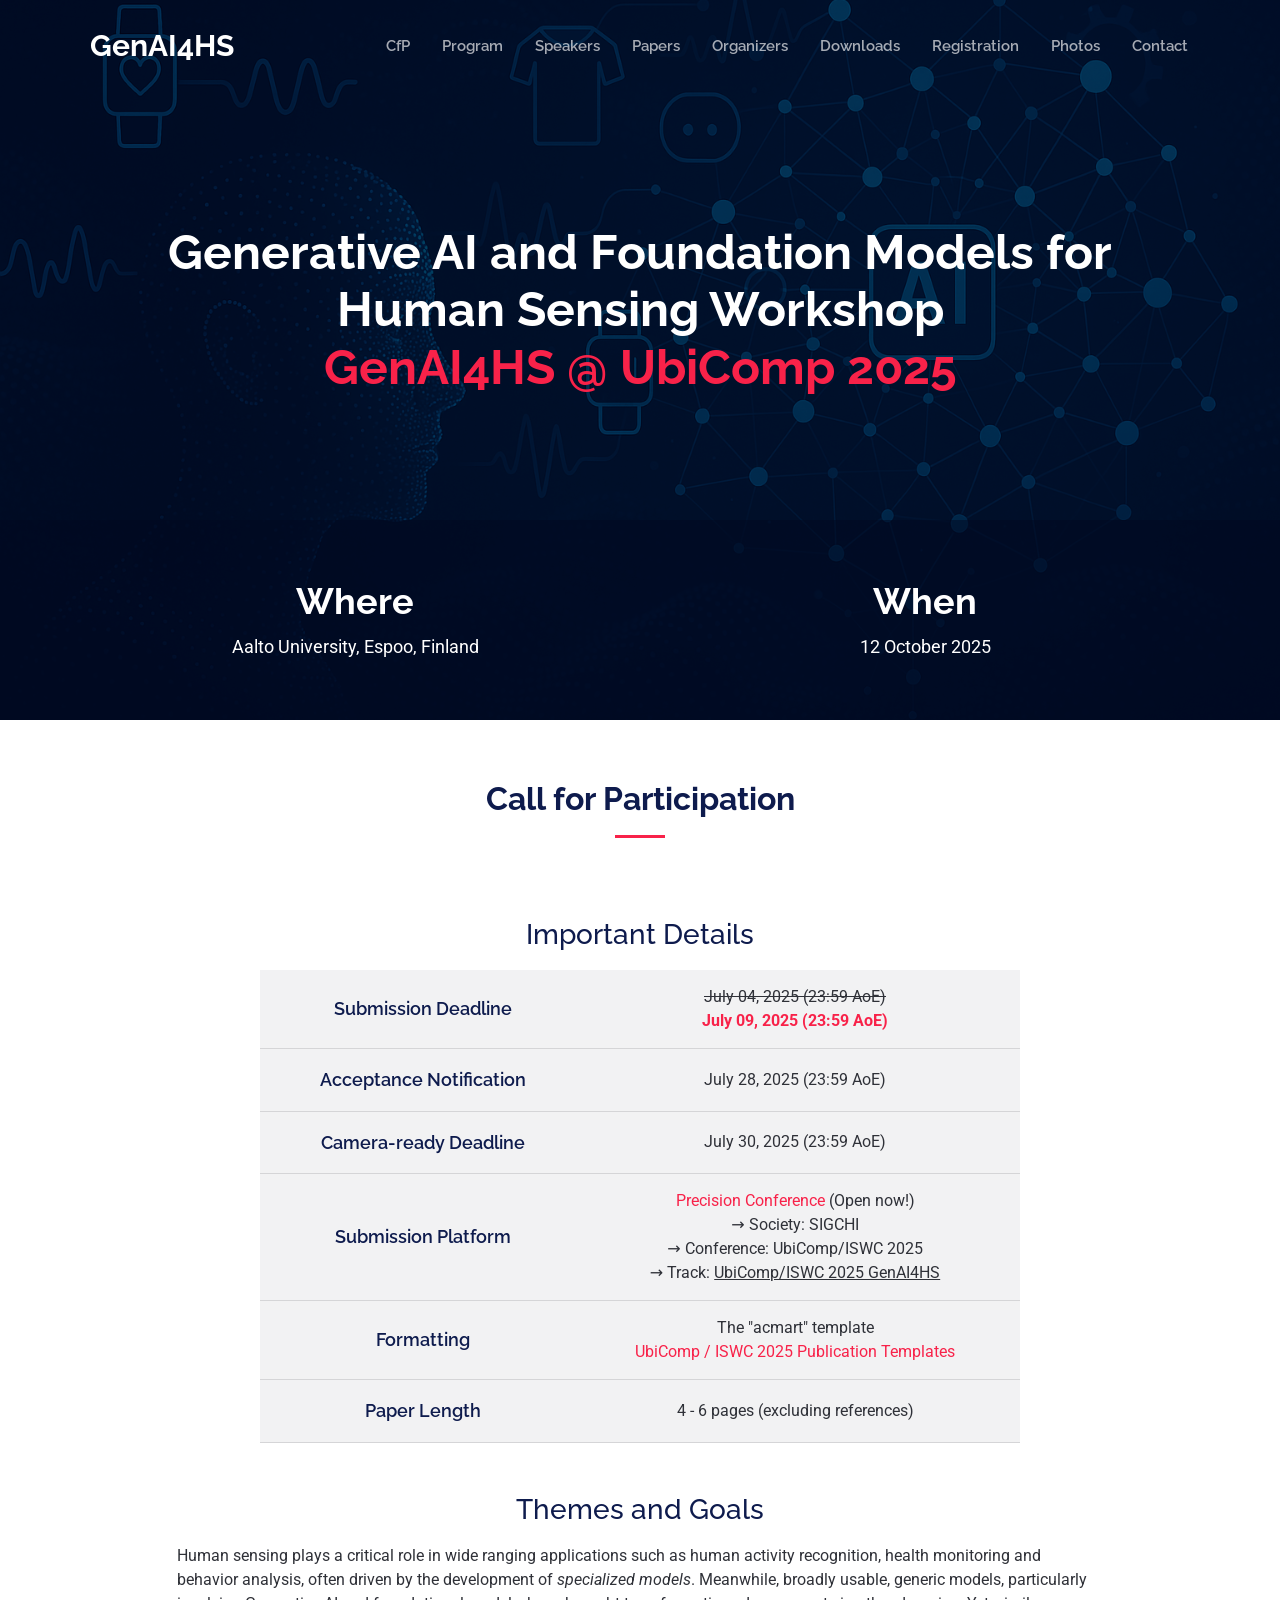
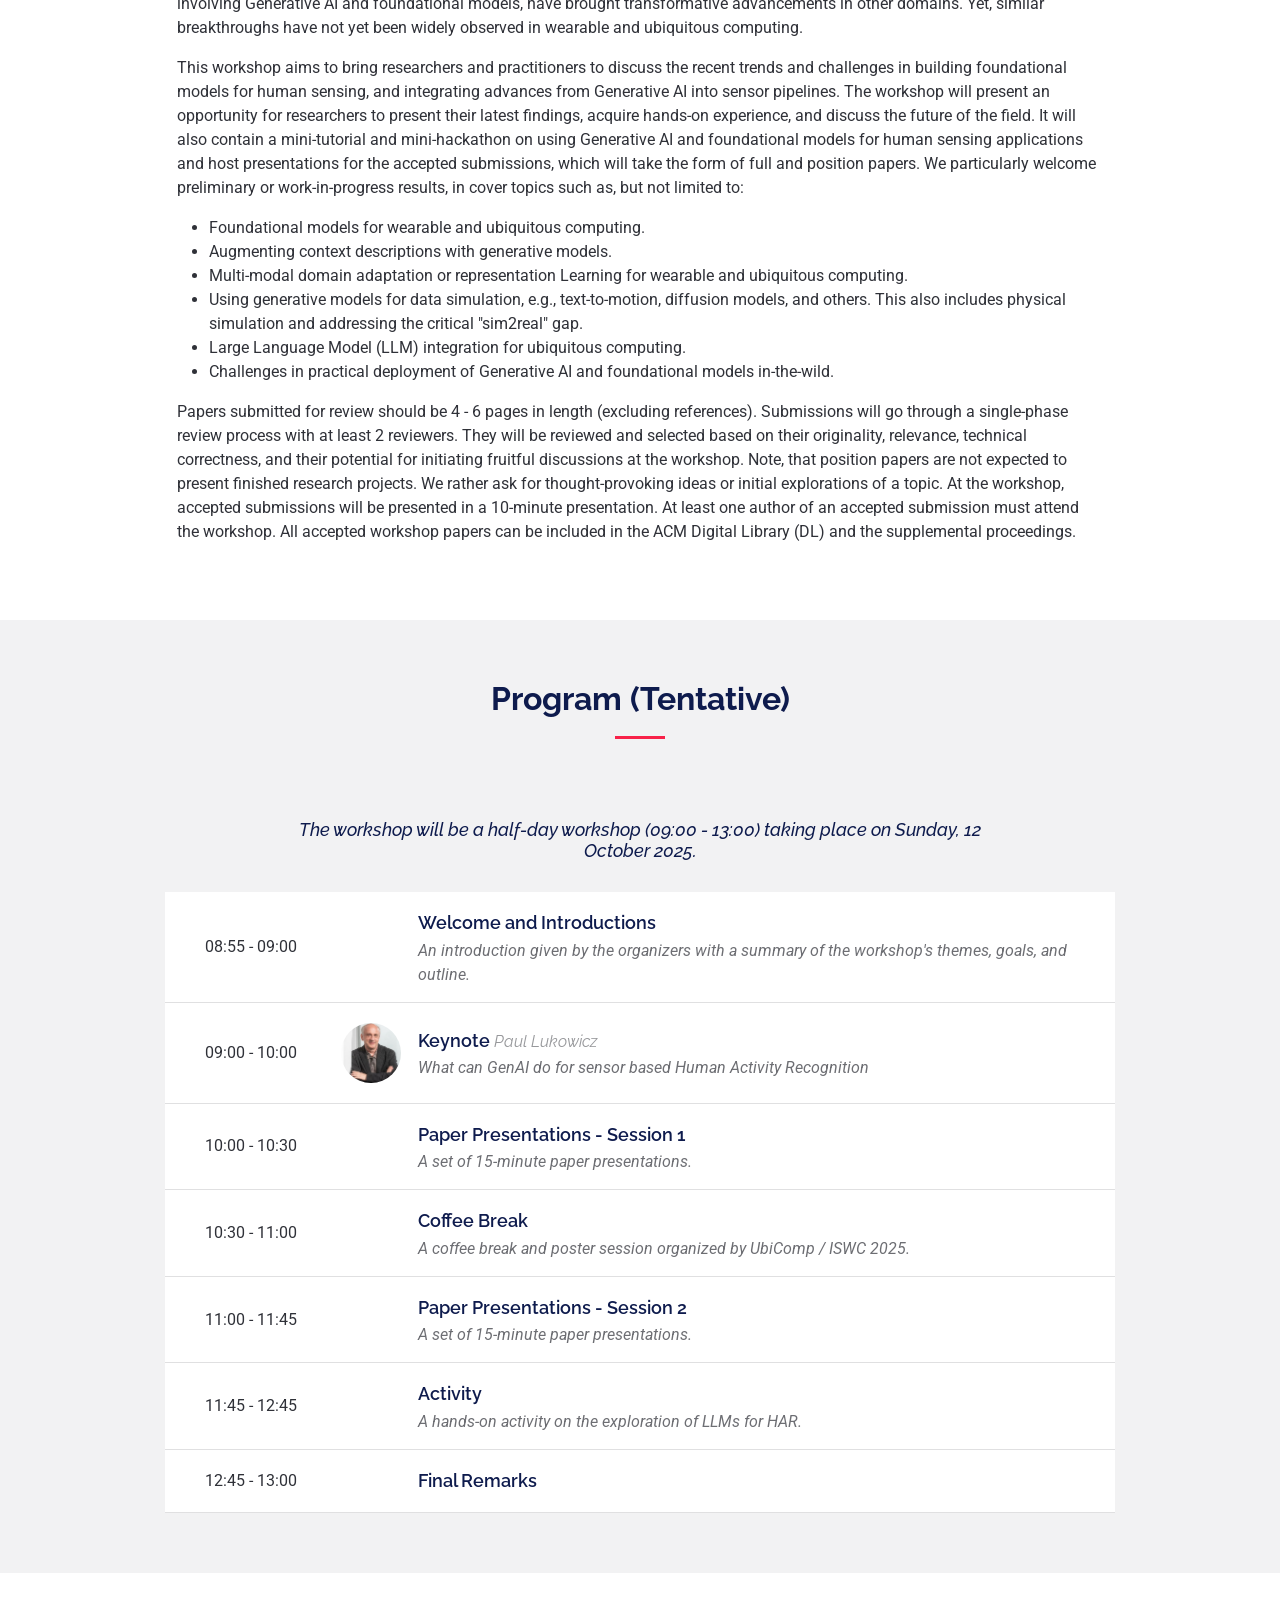
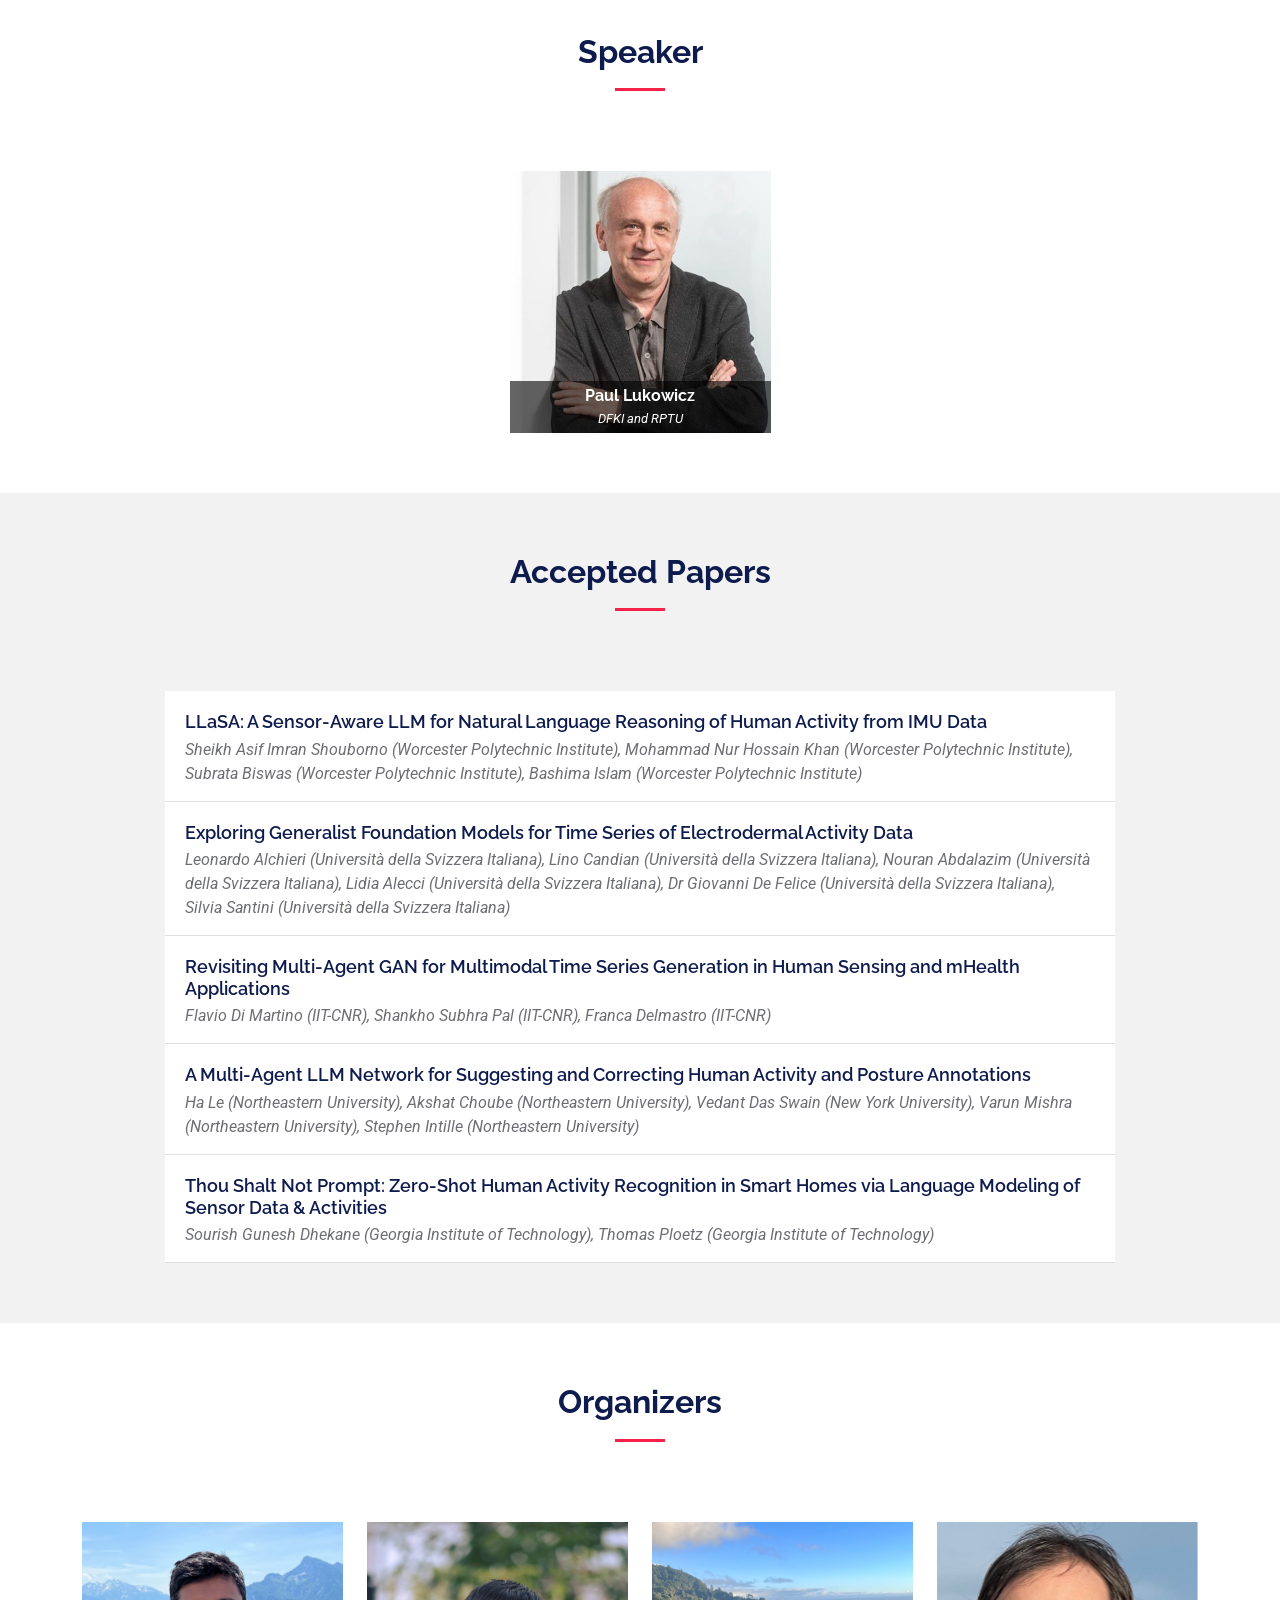
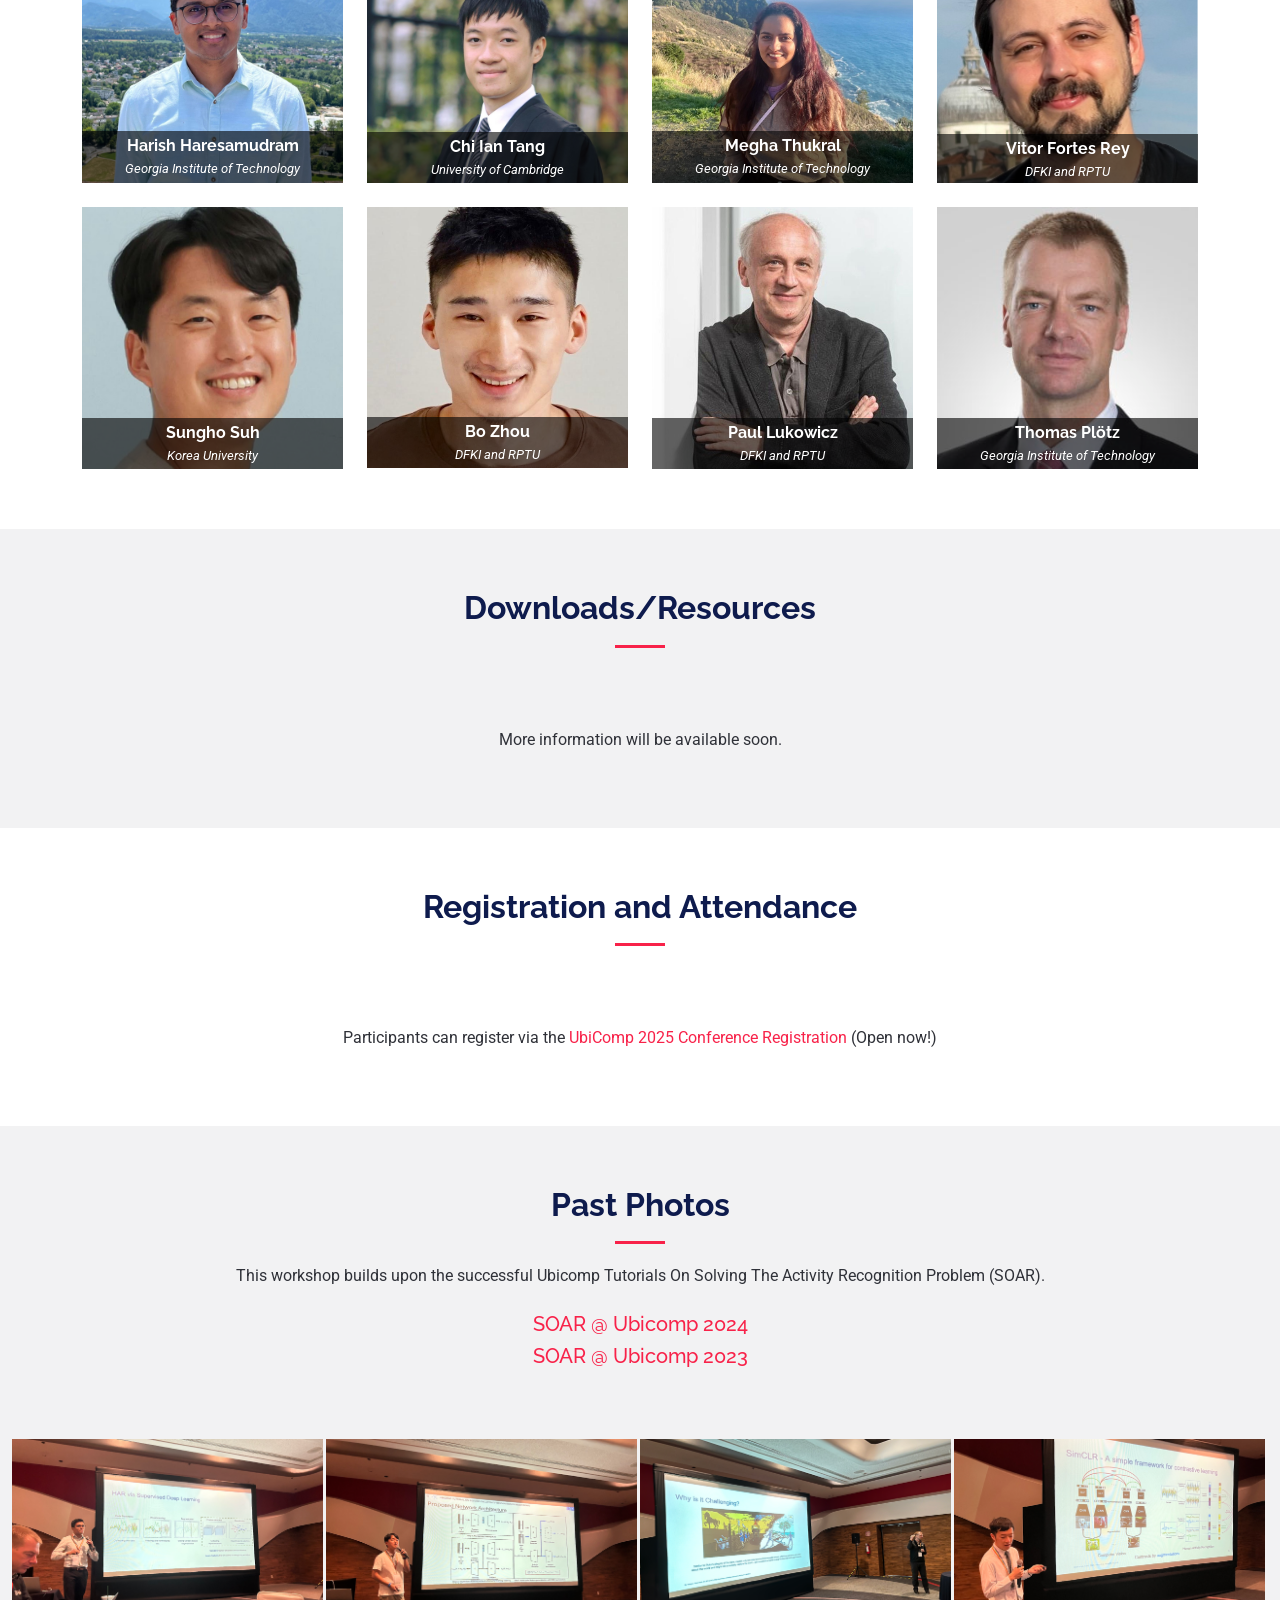
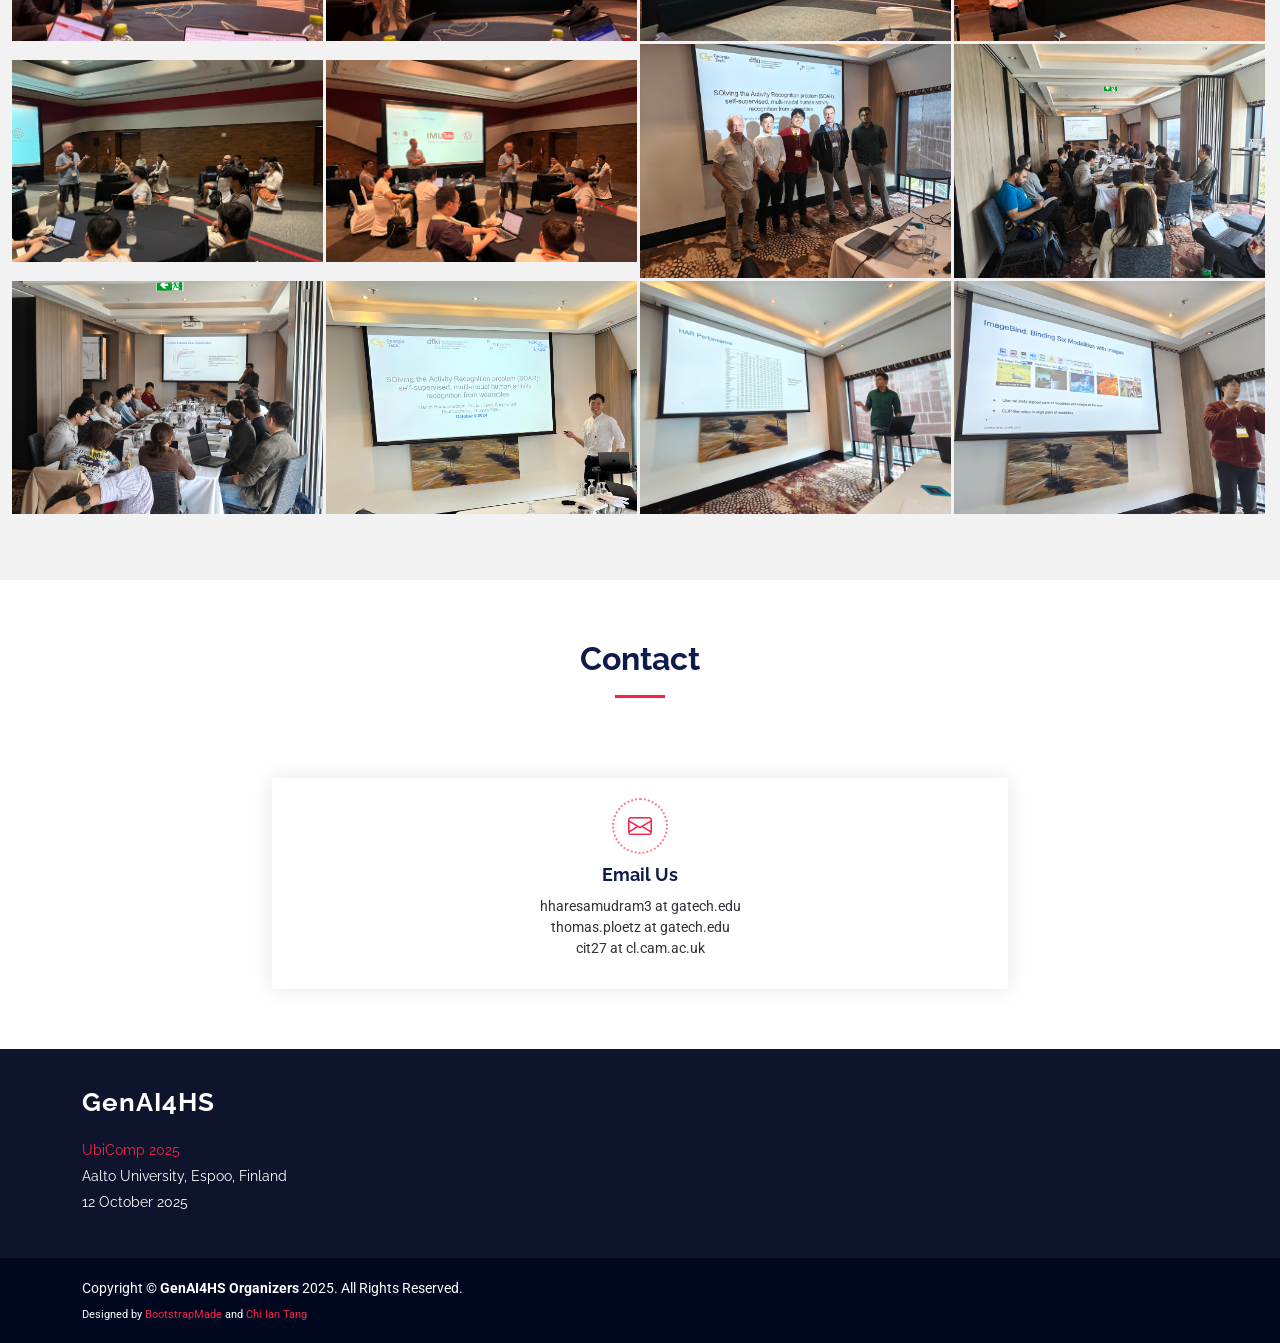
==== index.html @ 70c0d5e2 "Update index.html" ====
<!DOCTYPE html>
<html lang="en">

<head>
  <meta charset="utf-8">
  <meta content="width=device-width, initial-scale=1.0" name="viewport">
  <title>GenAI4HS @ UbiComp - Generative AI and Foundation Models for Human Sensing Workshop</title>
  <meta name="description" content="Website for the Generative AI and Foundation Models for Human Sensing Workshop at UbiComp 2025">
  <meta name="keywords" content="">
  <meta name="google-site-verification" content="wwxF5hFDv2ZT9hLvO6d-R1CFPOAQHqjO5qpKX6VJNQE" />

  <!-- Favicons -->
  <link rel="icon" href="https://www.ubicomp.org/ubicomp-iswc-2025/wp-content/uploads/2024/12/Ubicomp_2025_icon-200x200.png" sizes="192x192">
  <link rel="apple-touch-icon" href="https://www.ubicomp.org/ubicomp-iswc-2025/wp-content/uploads/2024/12/Ubicomp_2025_icon-200x200.png">

  <!-- Fonts -->
  <link href="https://fonts.googleapis.com" rel="preconnect">
  <link href="https://fonts.gstatic.com" rel="preconnect" crossorigin>
  <link href="https://fonts.googleapis.com/css2?family=Roboto:ital,wght@0,100;0,300;0,400;0,500;0,700;0,900;1,100;1,300;1,400;1,500;1,700;1,900&family=Raleway:ital,wght@0,100;0,200;0,300;0,400;0,500;0,600;0,700;0,800;0,900;1,100;1,200;1,300;1,400;1,500;1,600;1,700;1,800;1,900&display=swap" rel="stylesheet">
  <link rel="stylesheet" href="https://cdnjs.cloudflare.com/ajax/libs/font-awesome/6.6.0/css/all.min.css">

  <!-- Vendor CSS Files -->
  <link href="assets/vendor/bootstrap/css/bootstrap.min.css" rel="stylesheet">
  <link href="assets/vendor/bootstrap-icons/bootstrap-icons.css" rel="stylesheet">
  <link href="assets/vendor/aos/aos.css" rel="stylesheet">
  <link href="assets/vendor/glightbox/css/glightbox.min.css" rel="stylesheet">
  <link href="assets/vendor/swiper/swiper-bundle.min.css" rel="stylesheet">

  <!-- Main CSS File -->
  <link href="assets/css/main.css" rel="stylesheet">

  <!-- =======================================================
  * Template Name: TheEvent
  * Template URL: https://bootstrapmade.com/theevent-conference-event-bootstrap-template/
  * Updated: Aug 07 2024 with Bootstrap v5.3.3
  * Author: BootstrapMade.com
  * License: https://bootstrapmade.com/license/
  ======================================================== -->
</head>

<body class="index-page">

  <header id="header" class="header d-flex align-items-center fixed-top">
    <div class="container-fluid container-xl position-relative d-flex align-items-center" style="padding: 0 20px 0 20px;">

      <a href="#hero" class="logo d-flex align-items-center me-auto">
        <!-- <img src="assets/img/logo.png" alt=""> -->
        <h1 class="sitename">GenAI4HS</h1> 
      </a>

      <nav id="navmenu" class="navmenu">
        <ul>
          <!-- <li><a href="#hero" class="active">Home<br></a></li> -->
          <li><a href="#cfp">CfP</a></li>
          <li><a href="#schedule">Program</a></li>
          <li><a href="#speakers">Speakers</a></li>
          <li><a href="#papers">Papers</a></li>
          <li><a href="#organizers">Organizers</a></li>
          <li><a href="#downloads">Downloads</a></li>
          <li><a href="#registration">Registration</a></li>
          <li><a href="#past">Photos</a></li>
          <li><a href="#contact">Contact</a></li>
        </ul>
        <i class="mobile-nav-toggle d-xl-none bi bi-list"></i>
      </nav>

      <!-- <a class="cta-btn d-none d-xl-block" href="#submission">Submission</a> -->

    </div>
  </header>

  <main class="main">

    <!-- Hero Section -->
    <section id="hero" class="hero section dark-background">

      <img src="assets/img/GenAI4HS_teaser.png" alt="" data-aos="fade-in" class="">


      <div class="container d-flex flex-column align-items-center text-center mt-auto">
        <h2 data-aos="fade-in" class="">
          Generative AI and Foundation Models for Human Sensing Workshop
        </h2>
        <h2 data-aos="fade-in" class="">
          <span>GenAI4HS <a href="https://www.ubicomp.org/ubicomp-iswc-2025/"> @ UbiComp 2025</a></span>
        </h2>
        <!-- <p>
          12-13 October 2025, Aalto University, Espoo, Finland
        </p> -->
        <!-- <div class="">
          <a href="https://www.youtube.com/watch?v=" class="glightbox pulsating-play-btn mt-3"></a>
        </div> -->
      </div>

      <div class="about-info mt-auto position-relative">

        <div class="container position-relative" data-aos="fade-in">
          <div class="row">
            <!-- <div class="col-lg-6">
              <h2>About The Event</h2>
              <p></p>
            </div> -->
            <div class="col-lg-6 text-center">
              <h2>Where</h2>
              <p style="font-size: large;">Aalto University, Espoo, Finland</p>
            </div>
            <div class="col-lg-6 text-center">
              <h2>When</h2>
              <p style="font-size: large;">12 October 2025</p>
            </div>
          </div>
        </div>
      </div>
      
    </section><!-- /Hero Section -->
    
    
    <!-- CfP Section -->
    <section id="cfp" class="section">
      
      <!-- Section Title -->
      <div class="container section-title">
        <h2>Call for Participation</h2>
      </div><!-- End Section Title -->

      <div class="container schedule">

        <div class="tab-content row justify-content-center" style="margin-bottom: 10px;">
          <div class="col-10 col-lg-8 text-center">
            <h3>Important Details</h3>
          </div>
        </div>

        <!-- Put a summary table of important dates and submission link here -->
        <div class="tab-content row justify-content-center">

          <div role="tabpanel" class="col-10 col-lg-8" style="background-color: #f2f2f3;">

            <div class="row schedule-item"> 
              <div class="col-md-5 align-self-center text-md-center"><h4>Submission Deadline</h4></div>
              <div class="col-md-7 align-self-center text-md-center"><time><del>July 04, 2025 (23:59 AoE)</del></time><br><time><span style="color: var(--accent-color);"><strong>July 09, 2025 (23:59 AoE)</strong></span></time></div>
            </div>
            <div class="row schedule-item"> 
              <div class="col-md-5 align-self-center text-md-center"><h4>Acceptance Notification</h4></div>
              <div class="col-md-7 align-self-center text-md-center"><time>July 28, 2025 (23:59 AoE)</time></div>
            </div>
            <div class="row schedule-item"> 
              <div class="col-md-5 align-self-center text-md-center"><h4>Camera-ready Deadline</h4></div>
              <div class="col-md-7 align-self-center text-md-center"><time>July 30, 2025 (23:59 AoE)</time></div>
            </div>
            <div class="row schedule-item"> 
              <div class="col-md-5 align-self-center text-md-center"><h4>Submission Platform</h4></div>
              <div class="col-md-7 align-self-center text-md-center"><a href="https://new.precisionconference.com/submissions">Precision Conference</a> (Open now!) <br> → Society: SIGCHI <br> → Conference: UbiComp/ISWC 2025 <br> → Track: <u>UbiComp/ISWC 2025 GenAI4HS</u></div>
            </div>
            <div class="row schedule-item"> 
              <div class="col-md-5 align-self-center text-md-center"><h4>Formatting</h4></div>
              <div class="col-md-7 align-self-center text-md-center">The "acmart" template <br><a href="https://www.ubicomp.org/ubicomp-iswc-2025/authors/formatting/">UbiComp / ISWC 2025 Publication Templates</a></div>
            </div>
            <div class="row schedule-item"> 
              <div class="col-md-5 align-self-center text-md-center"><h4>Paper Length</h4></div>
              <div class="col-md-7 align-self-center text-md-center">4 - 6 pages (excluding references)</div>
            </div>
          </div>
        </div>
        
        <div style="margin-top: 50px;"></div>

        <div class="tab-content row justify-content-center" style="margin-bottom: 10px;">
          <div class="col-10 col-lg-8 text-center">
            <h3>Themes and Goals</h3>
          </div>
        </div>

        <div class="row justify-content-center">
          <div class="col-10">
            <p>Human sensing plays a critical role in wide ranging applications such as human activity recognition, health monitoring and behavior analysis, often driven by the development of <em>specialized models</em>. Meanwhile, broadly usable, generic models, particularly involving Generative AI and foundational models, have brought transformative advancements in other domains. Yet, similar breakthroughs have not yet been widely observed in wearable and ubiquitous computing.</p>
            <p>This workshop aims to bring researchers and practitioners to discuss the recent trends and challenges in building foundational models for human sensing, and integrating advances from Generative AI into sensor pipelines. The workshop will present an opportunity for researchers to present their latest findings, acquire hands-on experience, and discuss the future of the field. It will also contain a mini-tutorial and mini-hackathon on using Generative AI and foundational models for human sensing applications and host presentations for the accepted submissions, which will take the form of full and position papers. We particularly welcome preliminary or work-in-progress results, in cover topics such as, but not limited to:</p>
            <ul>
              <li>Foundational models for wearable and ubiquitous computing.</li>
              <li>Augmenting context descriptions with generative models.</li>
              <li>Multi-modal domain adaptation or representation Learning for wearable and ubiquitous computing.</li>
              <li>Using generative models for data simulation, e.g., text-to-motion, diffusion models, and others. This also includes physical simulation and addressing the critical "sim2real" gap.</li>
              <li>Large Language Model (LLM) integration for ubiquitous computing.</li>
              <li>Challenges in practical deployment of Generative AI and foundational models in-the-wild.</li>
            </ul>
            <p>Papers submitted for review should be 4 - 6 pages in length (excluding references). Submissions will go through a single-phase review process with at least 2 reviewers. They will be reviewed and selected based on their originality, relevance, technical correctness, and their potential for initiating fruitful discussions at the workshop. Note, that position papers are not expected to present finished research projects. We rather ask for thought-provoking ideas or initial explorations of a topic. At the workshop, accepted submissions will be presented in a 10-minute presentation. At least one author of an accepted submission must attend the workshop. All accepted workshop papers can be included in the ACM Digital Library (DL) and the supplemental proceedings.</p>

          </div>
          
        </div>
        
      </div>
      
    </section><!-- /CfP Section -->
    
    <!-- Schedule Section -->
    <section id="schedule" class="schedule section light-background">
      
      <!-- Section Title -->
      <div class="container section-title">
        <h2>Program (Tentative)<br></h2>
      </div><!-- End Section Title -->

      <div class="container">

        <div class="tab-content row justify-content-center">
          <div class="col-10">
            <h3 class="sub-heading">The workshop will be a half-day workshop (09:00 - 13:00) taking place on Sunday, 12 October 2025.</h3>
          </div>
        </div>
        <div class="tab-content row justify-content-center">

          <div role="tabpanel" class="col-10" style="background-color: white;">

            <div class="row schedule-item">
              <div class="col-md-2 align-self-center text-md-center"><time>08:55 - 09:00</time></div>
              <div class="col-md-2 col-xl-1 d-none d-md-block"></div>
              <div class="col-md-8 col-xl-9 align-self-center">
                <h4>Welcome and Introductions</h4>
                <p>An introduction given by the organizers with a summary of the workshop's themes, goals, and outline.</p>
              </div>
            </div>

            <div class="row schedule-item justify-content-center">
              <div class="col-md-2 align-self-center text-md-center"><time>09:00 - 10:00</time></div>
              <div class="col-md-2 col-xl-1 justify-content-center align-self-center text-md-center">
                  <a href="https://scholar.google.com/citations?user=1FIyc9kAAAAJ"><img class="rounded-circle" src="assets/img/speakers/paul.jpg" alt=""></a>
              </div>
              <div class="col-md-8 col-xl-9 align-self-center">
                <h4>Keynote <span>Paul Lukowicz</span></h4>
                <p>What can GenAI do for sensor based Human Activity Recognition</p>
              </div>
            </div>

            <div class="row schedule-item justify-content-center">
              <div class="col-md-2 align-self-center text-md-center"><time>10:00 - 10:30</time></div>
              <div class="col-md-2 col-xl-1 d-none d-md-block"></div>
              <div class="col-md-8 col-xl-9 align-self-center">
                <h4>Paper Presentations - Session 1</h4>
                <p>A set of 15-minute paper presentations.</p>
              </div>
            </div>

            <div class="row schedule-item justify-content-center">
              <div class="col-md-2 align-self-center text-md-center"><time>10:30 - 11:00</time></div>
              <div class="col-md-2 col-xl-1 d-none d-md-block"></div>
              <div class="col-md-8 col-xl-9 align-self-center">
                <h4>Coffee Break</h4>
                <p>A coffee break and poster session organized by UbiComp / ISWC 2025.</p>
              </div>
            </div>

            <div class="row schedule-item justify-content-center">
              <div class="col-md-2 align-self-center text-md-center"><time>11:00 - 11:45</time></div>
              <div class="col-md-2 col-xl-1 d-none d-md-block"></div>
              <div class="col-md-8 col-xl-9 align-self-center">
                <h4>Paper Presentations - Session 2</h4>
                <p>A set of 15-minute paper presentations.</p>
              </div>
            </div>

            <div class="row schedule-item justify-content-center">
              <div class="col-md-2 align-self-center text-md-center"><time>11:45 - 12:45</time></div>
              <div class="col-md-2 col-xl-1 d-none d-md-block"></div>
              <div class="col-md-8 col-xl-9 align-self-center">
                <h4>Activity</h4>
                <p>A hands-on activity on the exploration of LLMs for HAR.</p>
              </div>
            </div>

            <div class="row schedule-item justify-content-center">
              <div class="col-md-2 align-self-center text-md-center"><time>12:45 - 13:00</time></div>
              <div class="col-md-2 col-xl-1 d-none d-md-block"></div>
              <div class="col-md-8 col-xl-9 align-self-center">
                <h4>Final Remarks</h4>
              </div>
            </div>

          </div><!-- End Schdule Table -->

        </div>

      </div>
    </section><!-- /Schedule Section -->

    <!-- Speakers Section -->
    <section id="speakers" class="speakers section">

      <!-- Section Title -->
      <div class="container section-title">
        <h2>Speaker<br></h2>
      </div><!-- End Section Title -->

      <div class="container">

        <div class="row gy-4 justify-content-center">

          <div class="col-xl-3 col-lg-4 col-md-6">
            <div class="member">
              <a href="https://scholar.google.com/citations?user=1FIyc9kAAAAJ"><img src="assets/img/speakers/paul.jpg" class="img-fluid profile" alt=""></a>
              <div class="member-info">
                <div class="member-info-content">
                  <h4><a href="https://scholar.google.com/citations?user=1FIyc9kAAAAJ">Paul Lukowicz</a></h4>
                  <span>DFKI and RPTU</span>
                </div>
                <div class="social">
                  <a href="https://scholar.google.com/citations?user=1FIyc9kAAAAJ"><i class="fa-solid fa-graduation-cap"></i></a>
                  <a href="https://www.linkedin.com/in/paul-lukowicz-2b6aa35/"><i class="bi bi-linkedin"></i></a>
                </div>
              </div>
            </div>
          </div><!-- End Team Member -->

        </div>

      </div>

    </section><!-- /Speakers Section -->

    <!-- Accepted Section -->
    <section id="papers" class="schedule section light-background">
      
      <!-- Section Title -->
      <div class="container section-title">
        <h2>Accepted Papers<br></h2>
      </div><!-- End Section Title -->

      <div class="container">

        <div class="tab-content row justify-content-center">

          <div role="tabpanel" class="col-10" style="background-color: white;">

            <div class="row schedule-item">
              <div class="col-md-12 align-self-center">
                <h4>LLaSA: A Sensor-Aware LLM for Natural Language Reasoning of Human Activity from IMU Data</h4>
                <p>Sheikh Asif Imran Shouborno (Worcester Polytechnic Institute), Mohammad Nur Hossain Khan (Worcester Polytechnic Institute), Subrata Biswas (Worcester Polytechnic Institute), Bashima Islam (Worcester Polytechnic Institute)</p>
              </div>
            </div>

            <div class="row schedule-item">
              <div class="col-md-12 align-self-center">
                <h4>Exploring Generalist Foundation Models for Time Series of Electrodermal Activity Data</h4>
                <p>Leonardo Alchieri (Università della Svizzera Italiana), Lino Candian (Università della Svizzera Italiana), Nouran Abdalazim (Università della Svizzera Italiana), Lidia Alecci (Università della Svizzera Italiana), Dr Giovanni De Felice (Università della Svizzera Italiana), Silvia Santini (Università della Svizzera Italiana)</p>
              </div>
            </div>

            <div class="row schedule-item">
              <div class="col-md-12 align-self-center">
                <h4>Revisiting Multi-Agent GAN for Multimodal Time Series Generation in Human Sensing and mHealth Applications</h4>
                <p>Flavio Di Martino (IIT-CNR), Shankho Subhra Pal (IIT-CNR), Franca Delmastro (IIT-CNR)</p>
              </div>
            </div>

            <div class="row schedule-item">
              <div class="col-md-12 align-self-center">
                <h4>A Multi-Agent LLM Network for Suggesting and Correcting Human Activity and Posture Annotations</h4>
                <p>Ha Le (Northeastern University), Akshat Choube (Northeastern University), Vedant Das Swain (New York University), Varun Mishra (Northeastern University), Stephen Intille (Northeastern University)</p>
              </div>
            </div>

            <div class="row schedule-item">
              <div class="col-md-12 align-self-center">
                <h4>Thou Shalt Not Prompt: Zero-Shot Human Activity Recognition in Smart Homes via Language Modeling of Sensor Data & Activities</h4>
                <p>Sourish Gunesh Dhekane (Georgia Institute of Technology), Thomas Ploetz (Georgia Institute of Technology)</p>
              </div>
            </div>

          </div><!-- End Schdule Table -->

        </div>

      </div>
    </section><!-- /Accepted Section -->


    <!-- organizers Section -->
    <section id="organizers" class="speakers section">

      <!-- Section Title -->
      <div class="container section-title">
        <h2>Organizers<br></h2>
      </div><!-- End Section Title -->

      <div class="container">

        <div class="row gy-4 justify-content-center">

          <div class="col-xl-3 col-lg-4 col-md-6">
            <div class="member">
              <a href="https://harkash.github.io/"><img src="assets/img/speakers/harish.jpeg" class="img-fluid profile" alt=""></a>
              <div class="member-info">
                <div class="member-info-content">
                  <h4><a href="https://harkash.github.io/">Harish Haresamudram</a></h4>
                  <span>Georgia Institute of Technology</span>
                </div>
                <div class="social">
                  <a href="https://scholar.google.com/citations?user=ThV9ezEAAAAJ"><i class="fa-solid fa-graduation-cap"></i></a>
                  <a href="https://www.linkedin.com/in/hharesamudram"><i class="bi bi-linkedin"></i></a>
                </div>
              </div>
            </div>
          </div><!-- End Team Member -->

          <div class="col-xl-3 col-lg-4 col-md-6">
            <div class="member">
              <a href="https://iantang.co/"><img src="assets/img/speakers/citang.jpg" class="img-fluid profile" alt=""></a>
              <div class="member-info">
                <div class="member-info-content">
                  <h4><a href="https://iantang.co/">Chi Ian Tang</a></h4>
                  <span>University of Cambridge</span>
                </div>
                <div class="social">
                  <a href="https://scholar.google.com/citations?user=xqXm3xUAAAAJ"><i class="fa-solid fa-graduation-cap"></i></a>
                  <a href="https://www.linkedin.com/in/iantangc"><i class="bi bi-linkedin"></i></a>
                </div>
              </div>
            </div>
          </div><!-- End Team Member -->

          <div class="col-xl-3 col-lg-4 col-md-6">
            <div class="member">
              <a href="https://meghathukral.github.io/"><img src="assets/img/speakers/megha.jpg" class="img-fluid profile" alt=""></a>
              <div class="member-info">
                <div class="member-info-content">
                  <h4><a href="https://meghathukral.github.io/">Megha Thukral</a></h4>
                  <span>Georgia Institute of Technology</span>
                </div>
                <div class="social">
                  <a href="https://scholar.google.com/citations?user=gUTZEvgAAAAJ"><i class="fa-solid fa-graduation-cap"></i></a>
                  <a href="https://www.linkedin.com/in/megha-thukral"><i class="bi bi-linkedin"></i></a>
                </div>
              </div>
            </div>
          </div><!-- End Team Member -->

          <div class="col-xl-3 col-lg-4 col-md-6">
            <div class="member">
              <a href="https://scholar.google.com/citations?user=rjJwgO0AAAAJ"><img src="assets/img/speakers/vitor.png" class="img-fluid profile" alt=""></a>
              <div class="member-info">
                <div class="member-info-content">
                  <h4><a href="https://scholar.google.com/citations?user=rjJwgO0AAAAJ">Vitor Fortes Rey</a></h4>
                  <span>DFKI and RPTU</span>
                </div>
                <div class="social">
                  <a href="https://scholar.google.com/citations?user=rjJwgO0AAAAJ"><i class="fa-solid fa-graduation-cap"></i></a>
                </div>
              </div>
            </div>
          </div><!-- End Team Member -->

          <div class="col-xl-3 col-lg-4 col-md-6">
            <div class="member">
              <a href="https://sites.google.com/view/sunghosuh/team"><img src="assets/img/speakers/sungho.jpg" class="img-fluid profile" alt=""></a>
              <div class="member-info">
                <div class="member-info-content">
                  <h4><a href="https://sites.google.com/view/sunghosuh/team">Sungho Suh</a></h4>
                  <span>Korea University</span>
                </div>
                <div class="social">
                  <a href="https://scholar.google.com/citations?user=DMjDOYwAAAAJ"><i class="fa-solid fa-graduation-cap"></i></a>
                  <a href="https://www.linkedin.com/in/sungho-suh-08344761/"><i class="bi bi-linkedin"></i></a>
                </div>
              </div>
            </div>
          </div><!-- End Team Member -->

          <div class="col-xl-3 col-lg-4 col-md-6">
            <div class="member">
              <a href="https://www.drzhou.work/"><img src="assets/img/speakers/bo.jpeg" class="img-fluid profile" alt=""></a>
              <div class="member-info">
                <div class="member-info-content">
                  <h4><a href="https://www.drzhou.work/">Bo Zhou</a></h4>
                  <span>DFKI and RPTU</span>
                </div>
                <div class="social">
                  <a href="https://scholar.google.de/citations?user=PCvtW3gAAAAJ"><i class="fa-solid fa-graduation-cap"></i></a>
                  <a href="https://www.linkedin.com/in/bo-zhou-b7875556/"><i class="bi bi-linkedin"></i></a>
                </div>
              </div>
            </div>
          </div><!-- End Team Member -->

          <div class="col-xl-3 col-lg-4 col-md-6">
            <div class="member">
              <a href="https://scholar.google.com/citations?user=1FIyc9kAAAAJ"><img src="assets/img/speakers/paul.jpg" class="img-fluid profile" alt=""></a>
              <div class="member-info">
                <div class="member-info-content">
                  <h4><a href="https://scholar.google.com/citations?user=1FIyc9kAAAAJ">Paul Lukowicz</a></h4>
                  <span>DFKI and RPTU</span>
                </div>
                <div class="social">
                  <a href="https://scholar.google.com/citations?user=1FIyc9kAAAAJ"><i class="fa-solid fa-graduation-cap"></i></a>
                  <a href="https://www.linkedin.com/in/paul-lukowicz-2b6aa35/"><i class="bi bi-linkedin"></i></a>
                </div>
              </div>
            </div>
          </div><!-- End Team Member -->

          <div class="col-xl-3 col-lg-4 col-md-6">
            <div class="member">
              <a href="https://www.cc.gatech.edu/people/thomas-ploetz"><img src="assets/img/speakers/thomas.jpeg" class="img-fluid profile" alt="Thomas Plötz"></a>
              <div class="member-info">
                <div class="member-info-content">
                  <h4><a href="https://www.cc.gatech.edu/people/thomas-ploetz">Thomas Plötz</a></h4>
                  <span>Georgia Institute of Technology</span>
                </div>
                <div class="social">
                  <a href="https://scholar.google.com/citations?user=kM95eWgAAAAJ"><i class="fa-solid fa-graduation-cap"></i></a>
                  <a href="https://www.linkedin.com/in/thomas-ploetz-99684b25/"><i class="bi bi-linkedin"></i></a>
                </div>
              </div>
            </div>
          </div><!-- End Team Member -->

        </div>

      </div>

    </section><!-- /Organizers Section -->


    <!-- Downloads Section -->
    <section id="downloads" class="section light-background">
  
      <!-- Section Title -->
      <div class="container section-title">
        <h2>Downloads/Resources</h2>
      </div><!-- End Section Title -->

      <div class="container">
        <div class="row justify-content-center">
          
          <div class="col-12 text-center">
            <p>More information will be available soon.</p>
          </div>
          
        </div>
      </div>
      
    </section><!-- /CfP Section -->

    <!-- Registrations Section -->
    <section id="registration" class="section">
  
      <!-- Section Title -->
      <div class="container section-title">
        <h2>Registration and Attendance</h2>
      </div><!-- End Section Title -->

      <div class="container">
        <div class="row justify-content-center">
          
          <div class="col-12 text-center">
            <p>Participants can register via the <a href="https://www.ubicomp.org/ubicomp-iswc-2025/">UbiComp 2025 Conference Registration</a> (Open now!)</p>
          </div>
          
        </div>
      </div>
      
    </section><!-- /CfP Section -->

    <!-- Past Photos Section -->
    <section id="past" class="venue section light-background">

      <!-- Section Title -->
      <div class="container section-title" >
        <h2>Past Photos<br></h2>
        <p>This workshop builds upon the successful Ubicomp Tutorials On Solving The Activity Recognition Problem (SOAR).</p>
        <br>
        <h5><a href="https://sites.google.com/view/soar-tutorial-ubicomp2024/home">SOAR @ Ubicomp 2024</a></h5>
        <h5><a href="https://sites.google.com/view/soar-tutorial-ubicomp2023/home">SOAR @ Ubicomp 2023</a></h5>
      </div><!-- End Section Title -->

      <div class="container-fluid">

      </div>

      <div class="container-fluid venue-gallery-container">
        <div class="row g-0 align-items-center justify-content-center">

          <div class="col-lg-3 col-md-4">
            <div class="venue-gallery">
              <a href="assets/img/photos-gallery/1.png" class="glightbox" data-gall="venue-gallery">
                <img src="assets/img/photos-gallery/1.png" alt="" class="img-fluid">
              </a>
            </div>
          </div>

          <div class="col-lg-3 col-md-4">
            <div class="venue-gallery">
              <a href="assets/img/photos-gallery/2.png" class="glightbox" data-gall="venue-gallery">
                <img src="assets/img/photos-gallery/2.png" alt="" class="img-fluid">
              </a>
            </div>
          </div>

          <div class="col-lg-3 col-md-4">
            <div class="venue-gallery">
              <a href="assets/img/photos-gallery/3.png" class="glightbox" data-gall="venue-gallery">
                <img src="assets/img/photos-gallery/3.png" alt="" class="img-fluid">
              </a>
            </div>
          </div>

          <div class="col-lg-3 col-md-4">
            <div class="venue-gallery">
              <a href="assets/img/photos-gallery/4.png" class="glightbox" data-gall="venue-gallery">
                <img src="assets/img/photos-gallery/4.png" alt="" class="img-fluid">
              </a>
            </div>
          </div>

          <div class="col-lg-3 col-md-4">
            <div class="venue-gallery">
              <a href="assets/img/photos-gallery/5.png" class="glightbox" data-gall="venue-gallery">
                <img src="assets/img/photos-gallery/5.png" alt="" class="img-fluid">
              </a>
            </div>
          </div>

          <div class="col-lg-3 col-md-4">
            <div class="venue-gallery">
              <a href="assets/img/photos-gallery/6.png" class="glightbox" data-gall="venue-gallery">
                <img src="assets/img/photos-gallery/6.png" alt="" class="img-fluid">
              </a>
            </div>
          </div>

          <div class="col-lg-3 col-md-4">
            <div class="venue-gallery">
              <a href="assets/img/photos-gallery/2024-2.jpg" class="glightbox" data-gall="venue-gallery">
                <img src="assets/img/photos-gallery/2024-2.jpg" alt="" class="img-fluid">
              </a>
            </div>
          </div>

          <div class="col-lg-3 col-md-4">
            <div class="venue-gallery">
              <a href="assets/img/photos-gallery/2024-3.jpg" class="glightbox" data-gall="venue-gallery">
                <img src="assets/img/photos-gallery/2024-3.jpg" alt="" class="img-fluid">
              </a>
            </div>
          </div>

          
          <div class="col-lg-3 col-md-4">
            <div class="venue-gallery">
              <a href="assets/img/photos-gallery/2024-5.jpg" class="glightbox" data-gall="venue-gallery">
                <img src="assets/img/photos-gallery/2024-5.jpg" alt="" class="img-fluid">
              </a>
            </div>
          </div>

          <div class="col-lg-3 col-md-4">
            <div class="venue-gallery">
              <a href="assets/img/photos-gallery/2024-1.jpg" class="glightbox" data-gall="venue-gallery">
                <img src="assets/img/photos-gallery/2024-1.jpg" alt="" class="img-fluid">
              </a>
            </div>
          </div>
          
          <div class="col-lg-3 col-md-4">
            <div class="venue-gallery">
              <a href="assets/img/photos-gallery/2024-6.jpg" class="glightbox" data-gall="venue-gallery">
                <img src="assets/img/photos-gallery/2024-6.jpg" alt="" class="img-fluid">
              </a>
            </div>
          </div>
          
          <div class="col-lg-3 col-md-4">
            <div class="venue-gallery">
              <a href="assets/img/photos-gallery/2024-8.jpg" class="glightbox" data-gall="venue-gallery">
                <img src="assets/img/photos-gallery/2024-8.jpg" alt="" class="img-fluid">
              </a>
            </div>
          </div>
          
          
        </div>
      </div>

    </section><!-- /Venue Section -->


    <!-- Contact Section -->
    <section id="contact" class="contact section">

      <!-- Section Title -->
      <div class="container section-title">
        <h2>Contact</h2>
      </div><!-- End Section Title -->

      <div class="container">

        <div class="row gy-4 justify-content-center">

          <div class="col-12 col-md-8">
            <div class="info-item d-flex flex-column justify-content-center align-items-center">
              <i class="bi bi-envelope"></i>
              <h3>Email Us</h3>
              <p class="text-center">hharesamudram3 at gatech.edu <br> thomas.ploetz at gatech.edu <br> cit27 at cl.cam.ac.uk</p>
            </div>
          </div><!-- End Info Item -->

        </div>

      </div>

    </section><!-- /Contact Section -->

  </main>

  <footer id="footer" class="footer dark-background">

    <div class="footer-top">
      <div class="container">
        <div class="row gy-4" style="padding-bottom: 40px;">
          <div class="col-12 footer-about">
            <a href="#" class="logo d-flex align-items-cente justify-content-center justify-content-md-between">
              <span class="sitename">GenAI4HS</span>
            </a>
            <div class="footer-contact col-12 text-center text-md-start">
              <p><a href="https://www.ubicomp.org/ubicomp-iswc-2025/">UbiComp 2025</a></p>
              <p>Aalto University, Espoo, Finland</p>
              <p>12 October 2025</p>
            </div>
          </div>
        </div>
      </div>
    </div>

    <div class="copyright text-center">
      <div class="container d-flex flex-column flex-lg-row justify-content-center justify-content-lg-between align-items-center">

        <div class="d-flex flex-column align-items-center align-items-lg-start">
          <div>
            Copyright © <strong><span>GenAI4HS Organizers</span></strong> 2025. All Rights Reserved.
          </div>
          <div class="credits">
            <small>
              <!-- All the links in the footer should remain intact. -->
              <!-- You can delete the links only if you purchased the pro version. -->
              <!-- Licensing information: https://bootstrapmade.com/license/ -->
              <!-- Purchase the pro version with working PHP/AJAX contact form: https://bootstrapmade.com/herobiz-bootstrap-business-template/ -->
              Designed by <a href="https://bootstrapmade.com/">BootstrapMade</a> and <a href="https://iantang.co/">Chi Ian Tang</a>
            </small>
          </div>
        </div>

      </div>
    </div>

  </footer>

  <!-- Scroll Top -->
  <a href="#" id="scroll-top" class="scroll-top d-flex align-items-center justify-content-center"><i class="bi bi-arrow-up-short"></i></a>

  <!-- Preloader -->
  <div id="preloader"></div>

  <!-- Vendor JS Files -->
  <script src="assets/vendor/bootstrap/js/bootstrap.bundle.min.js"></script>
  <!-- <script src="assets/vendor/php-email-form/validate.js"></script> -->
  <script src="assets/vendor/aos/aos.js"></script>
  <script src="assets/vendor/glightbox/js/glightbox.min.js"></script>
  <script src="assets/vendor/swiper/swiper-bundle.min.js"></script>

  <!-- Main JS File -->
  <script src="assets/js/main.js"></script>

</body>

</html>
---- assets/css/main.css ----
/**
* Template Name: TheEvent
* Template URL: https://bootstrapmade.com/theevent-conference-event-bootstrap-template/
* Updated: Aug 07 2024 with Bootstrap v5.3.3
* Author: BootstrapMade.com
* License: https://bootstrapmade.com/license/
*/

/*--------------------------------------------------------------
# Font & Color Variables
# Help: https://bootstrapmade.com/color-system/
--------------------------------------------------------------*/
/* Fonts */
:root {
  --default-font: "Roboto",  system-ui, -apple-system, "Segoe UI", Roboto, "Helvetica Neue", Arial, "Noto Sans", "Liberation Sans", sans-serif, "Apple Color Emoji", "Segoe UI Emoji", "Segoe UI Symbol", "Noto Color Emoji";
  --heading-font: "Raleway",  sans-serif;
  --nav-font: "Raleway",  sans-serif;
}

/* Global Colors - The following color variables are used throughout the website. Updating them here will change the color scheme of the entire website */
:root { 
  --background-color: #ffffff; /* Background color for the entire website, including individual sections */
  --default-color: #2f3138; /* Default color used for the majority of the text content across the entire website */
  --heading-color: #0e1b4d; /* Color for headings, subheadings and title throughout the website */
  --accent-color: #f82249; /* Accent color that represents your brand on the website. It's used for buttons, links, and other elements that need to stand out */
  --surface-color: #ffffff; /* The surface color is used as a background of boxed elements within sections, such as cards, icon boxes, or other elements that require a visual separation from the global background. */
  --contrast-color: #ffffff; /* Contrast color for text, ensuring readability against backgrounds of accent, heading, or default colors. */
}

/* Nav Menu Colors - The following color variables are used specifically for the navigation menu. They are separate from the global colors to allow for more customization options */
:root {
  --nav-color: rgba(255, 255, 255, 0.65);  /* The default color of the main navmenu links */
  --nav-hover-color: #ffffff; /* Applied to main navmenu links when they are hovered over or active */
  --nav-mobile-background-color: #ffffff; /* Used as the background color for mobile navigation menu */
  --nav-dropdown-background-color: #ffffff; /* Used as the background color for dropdown items that appear when hovering over primary navigation items */
  --nav-dropdown-color: #212529; /* Used for navigation links of the dropdown items in the navigation menu. */
  --nav-dropdown-hover-color: #f82249; /* Similar to --nav-hover-color, this color is applied to dropdown navigation links when they are hovered over. */
}

/* Color Presets - These classes override global colors when applied to any section or element, providing reuse of the sam color scheme. */

.light-background {
  --background-color: #f2f2f3;
  --surface-color: #ffffff;
}

.dark-background {
  --background-color: #000820;
  --default-color: #ffffff;
  --heading-color: #ffffff;
  --surface-color: #001553;
  --contrast-color: #ffffff;
}

/* Smooth scroll */
:root {
  scroll-behavior: smooth;
}

/*--------------------------------------------------------------
# General Styling & Shared Classes
--------------------------------------------------------------*/
body {
  color: var(--default-color);
  background-color: var(--background-color);
  font-family: var(--default-font);
}

a {
  color: var(--accent-color);
  text-decoration: none;
  transition: 0.3s;
}

a:hover {
  color: color-mix(in srgb, var(--accent-color), transparent 25%);
  text-decoration: none;
}

h1,
h2,
h3,
h4,
h5,
h6 {
  color: var(--heading-color);
  font-family: var(--heading-font);
}

/* Pulsating Play Button
------------------------------*/
.pulsating-play-btn {
  width: 94px;
  height: 94px;
  background: radial-gradient(var(--accent-color) 50%, color-mix(in srgb, var(--accent-color), transparent 75%) 52%);
  border-radius: 50%;
  display: block;
  position: relative;
  overflow: hidden;
}

.pulsating-play-btn:before {
  content: "";
  position: absolute;
  width: 120px;
  height: 120px;
  animation-delay: 0s;
  animation: pulsate-play-btn 2s;
  animation-direction: forwards;
  animation-iteration-count: infinite;
  animation-timing-function: steps;
  opacity: 1;
  border-radius: 50%;
  border: 5px solid color-mix(in srgb, var(--accent-color), transparent 30%);
  top: -15%;
  left: -15%;
  background: rgba(198, 16, 0, 0);
}

.pulsating-play-btn:after {
  content: "";
  position: absolute;
  left: 50%;
  top: 50%;
  transform: translateX(-40%) translateY(-50%);
  width: 0;
  height: 0;
  border-top: 10px solid transparent;
  border-bottom: 10px solid transparent;
  border-left: 15px solid #fff;
  z-index: 100;
  transition: all 400ms cubic-bezier(0.55, 0.055, 0.675, 0.19);
}

.pulsating-play-btn:hover:before {
  content: "";
  position: absolute;
  left: 50%;
  top: 50%;
  transform: translateX(-40%) translateY(-50%);
  width: 0;
  height: 0;
  border: none;
  border-top: 10px solid transparent;
  border-bottom: 10px solid transparent;
  border-left: 15px solid #fff;
  z-index: 200;
  animation: none;
  border-radius: 0;
}

.pulsating-play-btn:hover:after {
  border-left: 15px solid var(--accent-color);
  transform: scale(20);
}

@keyframes pulsate-play-btn {
  0% {
    transform: scale(0.6, 0.6);
    opacity: 1;
  }

  100% {
    transform: scale(1, 1);
    opacity: 0;
  }
}

/* PHP Email Form Messages
------------------------------*/
.php-email-form .error-message {
  display: none;
  background: #df1529;
  color: #ffffff;
  text-align: left;
  padding: 15px;
  margin-bottom: 24px;
  font-weight: 600;
}

.php-email-form .sent-message {
  display: none;
  color: #ffffff;
  background: #059652;
  text-align: center;
  padding: 15px;
  margin-bottom: 24px;
  font-weight: 600;
}

.php-email-form .loading {
  display: none;
  background: var(--surface-color);
  text-align: center;
  padding: 15px;
  margin-bottom: 24px;
}

.php-email-form .loading:before {
  content: "";
  display: inline-block;
  border-radius: 50%;
  width: 24px;
  height: 24px;
  margin: 0 10px -6px 0;
  border: 3px solid var(--accent-color);
  border-top-color: var(--surface-color);
  animation: php-email-form-loading 1s linear infinite;
}

@keyframes php-email-form-loading {
  0% {
    transform: rotate(0deg);
  }

  100% {
    transform: rotate(360deg);
  }
}

/*--------------------------------------------------------------
# Global Header
--------------------------------------------------------------*/
.header {
  --background-color: rgba(0, 0, 0, 0);
  --heading-color: #ffffff;
  color: var(--default-color);
  background-color: var(--background-color);
  padding: 20px 0;
  transition: all 0.05s;
  z-index: 997;
}

.header .logo {
  line-height: 1;
}

.header .logo img {
  max-height: 36px;
  margin-right: 8px;
}

.header .logo h1 {
  font-size: 30px;
  margin: 0;
  font-weight: 700;
  color: var(--heading-color);
}

.header .cta-btn,
.header .cta-btn:focus {
  color: var(--contrast-color);
  background: var(--accent-color);
  font-size: 14px;
  padding: 8px 25px;
  margin: 0 30px 0 30px;
  border-radius: 50px;
  transition: 0.3s;
}

.header .cta-btn:hover,
.header .cta-btn:focus:hover {
  color: var(--contrast-color);
  background: color-mix(in srgb, var(--accent-color), transparent 15%);
}

@media (max-width: 1200px) {
  .header .logo {
    order: 1;
  }

  .header .btn-getstarted {
    order: 2;
    margin: 0 15px 0 0;
    padding: 6px 15px;
  }

  .header .navmenu {
    order: 3;
  }
}

.scrolled .header {
  box-shadow: 0px 0 18px rgba(0, 0, 0, 0.1);
}

/* Global Header on Scroll
------------------------------*/
.scrolled .header {
  --background-color: rgba(1, 8, 33, 0.82);
}

/*--------------------------------------------------------------
# Navigation Menu
--------------------------------------------------------------*/
/* Desktop Navigation */
@media (min-width: 1200px) {
  .navmenu {
    padding: 0;
  }

  .navmenu ul {
    margin: 0;
    padding: 0;
    display: flex;
    list-style: none;
    align-items: center;
  }

  .navmenu li {
    position: relative;
  }

  .navmenu>ul>li {
    white-space: nowrap;
    padding: 15px 14px;
  }

  .navmenu>ul>li:last-child {
    padding-right: 0;
  }

  .navmenu a,
  .navmenu a:focus {
    color: var(--nav-color);
    font-size: 15px;
    padding: 0 2px;
    font-family: var(--nav-font);
    font-weight: 600;
    display: flex;
    align-items: center;
    justify-content: space-between;
    white-space: nowrap;
    transition: 0.3s;
    position: relative;
  }

  .navmenu a i,
  .navmenu a:focus i {
    font-size: 12px;
    line-height: 0;
    margin-left: 5px;
    transition: 0.3s;
  }

  .navmenu>ul>li>a:before {
    content: "";
    position: absolute;
    height: 2px;
    bottom: -6px;
    left: 0;
    background-color: var(--accent-color);
    visibility: hidden;
    width: 0px;
    transition: all 0.3s ease-in-out 0s;
  }

  .navmenu a:hover:before,
  .navmenu li:hover>a:before,
  .navmenu .active:before {
    visibility: visible;
    width: 100%;
  }

  .navmenu li:hover>a,
  .navmenu .active,
  .navmenu .active:focus {
    color: var(--nav-hover-color);
  }

  .navmenu .dropdown ul {
    margin: 0;
    padding: 10px 0;
    background: var(--nav-dropdown-background-color);
    display: block;
    position: absolute;
    visibility: hidden;
    left: 14px;
    top: 130%;
    opacity: 0;
    transition: 0.3s;
    border-radius: 4px;
    z-index: 99;
    box-shadow: 0px 0px 30px rgba(0, 0, 0, 0.1);
  }

  .navmenu .dropdown ul li {
    min-width: 200px;
  }

  .navmenu .dropdown ul a {
    padding: 10px 20px;
    font-size: 15px;
    text-transform: none;
    color: var(--nav-dropdown-color);
  }

  .navmenu .dropdown ul a i {
    font-size: 12px;
  }

  .navmenu .dropdown ul a:hover,
  .navmenu .dropdown ul .active:hover,
  .navmenu .dropdown ul li:hover>a {
    color: var(--nav-dropdown-hover-color);
  }

  .navmenu .dropdown:hover>ul {
    opacity: 1;
    top: 100%;
    visibility: visible;
  }

  .navmenu .dropdown .dropdown ul {
    top: 0;
    left: -90%;
    visibility: hidden;
  }

  .navmenu .dropdown .dropdown:hover>ul {
    opacity: 1;
    top: 0;
    left: -100%;
    visibility: visible;
  }
}

/* Mobile Navigation */
@media (max-width: 1199px) {
  .mobile-nav-toggle {
    color: var(--nav-color);
    font-size: 28px;
    line-height: 0;
    margin-right: 10px;
    cursor: pointer;
    transition: color 0.3s;
  }

  .navmenu {
    padding: 0;
    z-index: 9997;
  }

  .navmenu ul {
    display: none;
    list-style: none;
    position: absolute;
    inset: 60px 20px 20px 20px;
    padding: 10px 0;
    margin: 0;
    border-radius: 6px;
    background-color: var(--nav-dropdown-background-color);
    border: 1px solid color-mix(in srgb, var(--default-color), transparent 90%);
    box-shadow: none;
    overflow-y: auto;
    transition: 0.3s;
    z-index: 9998;
  }

  .navmenu a,
  .navmenu a:focus {
    color: var(--nav-dropdown-color);
    padding: 10px 20px;
    font-family: var(--nav-font);
    font-size: 17px;
    font-weight: 500;
    display: flex;
    align-items: center;
    justify-content: space-between;
    white-space: nowrap;
    transition: 0.3s;
  }

  .navmenu a i,
  .navmenu a:focus i {
    font-size: 12px;
    line-height: 0;
    margin-left: 5px;
    width: 30px;
    height: 30px;
    display: flex;
    align-items: center;
    justify-content: center;
    border-radius: 50%;
    transition: 0.3s;
    background-color: color-mix(in srgb, var(--accent-color), transparent 90%);
  }

  .navmenu a i:hover,
  .navmenu a:focus i:hover {
    background-color: var(--accent-color);
    color: var(--contrast-color);
  }

  .navmenu a:hover,
  .navmenu .active,
  .navmenu .active:focus {
    color: var(--nav-dropdown-hover-color);
  }

  .navmenu .active i,
  .navmenu .active:focus i {
    background-color: var(--accent-color);
    color: var(--contrast-color);
    transform: rotate(180deg);
  }

  .navmenu .dropdown ul {
    position: static;
    display: none;
    z-index: 99;
    padding: 10px 0;
    margin: 10px 20px;
    background-color: var(--nav-dropdown-background-color);
    transition: all 0.5s ease-in-out;
  }

  .navmenu .dropdown ul ul {
    background-color: rgba(33, 37, 41, 0.1);
  }

  .navmenu .dropdown>.dropdown-active {
    display: block;
    background-color: rgba(33, 37, 41, 0.03);
  }

  .mobile-nav-active {
    overflow: hidden;
  }

  .mobile-nav-active .mobile-nav-toggle {
    color: #fff;
    position: absolute;
    font-size: 32px;
    top: 15px;
    right: 15px;
    margin-right: 0;
    z-index: 9999;
  }

  .mobile-nav-active .navmenu {
    position: fixed;
    overflow: hidden;
    inset: 0;
    background: rgba(33, 37, 41, 0.8);
    transition: 0.3s;
  }

  .mobile-nav-active .navmenu>ul {
    display: block;
  }
}

/*--------------------------------------------------------------
# Global Footer
--------------------------------------------------------------*/
.footer {
  color: var(--default-color);
  background-color: var(--background-color);
  font-size: 14px;
  position: relative;
}

.footer .footer-top {
  background-color: color-mix(in srgb, var(--background-color), white 5%);
  padding-top: 40px;
}

.footer .footer-about .logo {
  line-height: 1;
  margin-bottom: 25px;
}

.footer .footer-about .logo img {
  max-height: 40px;
  margin-right: 6px;
}

.footer .footer-about .logo span {
  color: var(--heading-color);
  font-family: var(--heading-font);
  font-size: 26px;
  font-weight: 700;
  letter-spacing: 1px;
}

.footer .footer-about p {
  font-size: 14px;
  font-family: var(--heading-font);
}

.footer h4 {
  font-size: 16px;
  font-weight: 600;
  position: relative;
  padding-bottom: 12px;
  margin-bottom: 15px;
}

.footer h4::after {
  content: "";
  position: absolute;
  display: block;
  width: 20px;
  height: 2px;
  background: var(--accent-color);
  bottom: 0;
  left: 0;
}

.footer .footer-links {
  margin-bottom: 30px;
}

.footer .footer-links ul {
  list-style: none;
  padding: 0;
  margin: 0;
}

.footer .footer-links ul i {
  padding-right: 2px;
  font-size: 12px;
  line-height: 0;
}

.footer .footer-links ul li {
  padding: 10px 0;
  display: flex;
  align-items: center;
}

.footer .footer-links ul li:first-child {
  padding-top: 0;
}

.footer .footer-links ul a {
  color: color-mix(in srgb, var(--default-color), transparent 30%);
  display: inline-block;
  line-height: 1;
}

.footer .footer-links ul a:hover {
  color: var(--accent-color);
}

.footer .footer-contact p {
  margin-bottom: 5px;
}

.footer .copyright {
  padding: 20px 0;
}

.footer .copyright p {
  margin-bottom: 0;
}

.footer .credits {
  margin-top: 5px;
  font-size: 13px;
}

.footer .social-links a {
  font-size: 18px;
  display: inline-block;
  background: color-mix(in srgb, var(--default-color), transparent 90%);
  color: var(--contrast-color);
  line-height: 1;
  padding: 8px 0;
  margin-right: 4px;
  border-radius: 4px;
  text-align: center;
  width: 36px;
  height: 36px;
  transition: 0.3s;
}

.footer .social-links a:hover {
  background: var(--accent-color);
  text-decoration: none;
}

/*--------------------------------------------------------------
# Preloader
--------------------------------------------------------------*/
#preloader {
  position: fixed;
  inset: 0;
  z-index: 999999;
  overflow: hidden;
  background: var(--background-color);
  transition: all 0.6s ease-out;
}

#preloader:before {
  content: "";
  position: fixed;
  top: calc(50% - 30px);
  left: calc(50% - 30px);
  border: 6px solid #ffffff;
  border-color: var(--accent-color) transparent var(--accent-color) transparent;
  border-radius: 50%;
  width: 60px;
  height: 60px;
  animation: animate-preloader 1.5s linear infinite;
}

@keyframes animate-preloader {
  0% {
    transform: rotate(0deg);
  }

  100% {
    transform: rotate(360deg);
  }
}

/*--------------------------------------------------------------
# Scroll Top Button
--------------------------------------------------------------*/
.scroll-top {
  position: fixed;
  visibility: hidden;
  opacity: 0;
  right: 15px;
  bottom: -15px;
  z-index: 99999;
  background-color: var(--accent-color);
  width: 44px;
  height: 44px;
  border-radius: 50px;
  transition: all 0.4s;
}

.scroll-top i {
  font-size: 24px;
  color: var(--contrast-color);
  line-height: 0;
}

.scroll-top:hover {
  background-color: color-mix(in srgb, var(--accent-color), transparent 20%);
  color: var(--contrast-color);
}

.scroll-top.active {
  visibility: visible;
  opacity: 1;
  bottom: 15px;
}

/*--------------------------------------------------------------
# Disable aos animation delay on mobile devices
--------------------------------------------------------------*/
@media screen and (max-width: 768px) {
  [data-aos-delay] {
    transition-delay: 0 !important;
  }
}

/*--------------------------------------------------------------
# Global Page Titles & Breadcrumbs
--------------------------------------------------------------*/
.page-title {
  --background-color: #000000;
  --heading-color: var(--contrast-color);
  --default-color: var(--contrast-color);
  color: var(--default-color);
  background-color: var(--background-color);
  background-size: cover;
  background-position: center;
  background-repeat: no-repeat;
  padding: 160px 0 80px 0;
  text-align: center;
  position: relative;
}

.page-title:before {
  content: "";
  background-color: color-mix(in srgb, var(--background-color), transparent 50%);
  position: absolute;
  inset: 0;
}

.page-title h1 {
  font-size: 42px;
  font-weight: 700;
  margin-bottom: 10px;
}

.page-title .breadcrumbs ol {
  display: flex;
  flex-wrap: wrap;
  list-style: none;
  justify-content: center;
  padding: 0;
  margin: 0;
  font-size: 16px;
  font-weight: 400;
}

.page-title .breadcrumbs ol li+li {
  padding-left: 10px;
}

.page-title .breadcrumbs ol li+li::before {
  content: "/";
  display: inline-block;
  padding-right: 10px;
  color: color-mix(in srgb, var(--default-color), transparent 50%);
}

/*--------------------------------------------------------------
# Global Sections
--------------------------------------------------------------*/
section,
.section {
  color: var(--default-color);
  background-color: var(--background-color);
  padding: 60px 0;
  scroll-margin-top: 92px;
  overflow: clip;
}

@media (max-width: 1199px) {

  section,
  .section {
    scroll-margin-top: 76px;
  }
}

/*--------------------------------------------------------------
# Global Section Titles
--------------------------------------------------------------*/
.section-title {
  text-align: center;
  padding-bottom: 60px;
  position: relative;
}

.section-title h2 {
  font-size: 32px;
  font-weight: 700;
  margin-bottom: 20px;
  padding-bottom: 20px;
  position: relative;
}

.section-title h2:after {
  content: "";
  position: absolute;
  display: block;
  width: 50px;
  height: 3px;
  background: var(--accent-color);
  left: 0;
  right: 0;
  bottom: 0;
  margin: auto;
}

.section-title p {
  margin-bottom: 0;
}

/*--------------------------------------------------------------
# Hero Section
--------------------------------------------------------------*/
.hero {
  width: 100%;
  min-height: 80vh;
  position: relative;
  padding: 100px 0 0 0;
  display: flex;
  align-items: center;
  justify-content: center;
  flex-direction: column;
}

.hero img {
  position: absolute;
  inset: 0;
  display: block;
  width: 100%;
  height: 100%;
  object-fit: cover;
  z-index: 1;
}

.hero:before {
  content: "";
  background: color-mix(in srgb, var(--background-color), transparent 30%);
  position: absolute;
  inset: 0;
  z-index: 2;
}

.hero .container {
  position: relative;
  z-index: 3;
}

.hero h2 {
  margin: 0;
  font-size: 48px;
  font-weight: 700;
}

.hero h2 span {
  color: var(--accent-color);
}

.hero p {
  color: color-mix(in srgb, var(--default-color), transparent 20%);
  margin: 10px 0 0 0;
  font-size: 24px;
}

@media (max-width: 768px) {
  .hero h2 {
    font-size: 32px;
    line-height: 36px;
  }

  .hero p {
    font-size: 18px;
    line-height: 24px;
  }
}

.hero .about-info {
  overflow: hidden;
  position: relative;
  padding: 60px 0 40px 0;
  z-index: 2;
  width: 100%;
}

.hero .about-info:before {
  content: "";
  background: color-mix(in srgb, var(--background-color), transparent 50%);
  position: absolute;
  bottom: 0;
  top: 0;
  left: 0;
  right: 0;
}

.hero .about-info h2 {
  font-size: 36px;
  font-weight: bold;
  margin-bottom: 10px;
  color: #fff;
}

.hero .about-info h3 {
  font-size: 18px;
  font-weight: bold;
  text-transform: uppercase;
  margin-bottom: 10px;
  color: #fff;
}

.hero .about-info p {
  font-size: 14px;
  margin-bottom: 20px;
  color: #fff;
}

/*--------------------------------------------------------------
# Speakers Section
--------------------------------------------------------------*/
.speakers {
  --default-color: #ffffff;
}

.speakers .member {
  text-align: center;
  position: relative;
  overflow: hidden;
}

.speakers .member .member-info {
  position: absolute;
  padding: 5px 0;
  inset: auto 0 -30px 0;
  background: rgba(0, 0, 0, 0.6);
  transition: 0.4s;
}

@media (max-width:992px) {
  .speakers .member .member-info {
    inset: auto 0 0 0;
  }
}

.speakers .member .member-info-content h4 {
  color: var(--contrast-color);
  font-weight: 700;
  margin-bottom: 4px;
  font-size: 16px;
}

.speakers .member .member-info-content h4 a {
  color: var(--contrast-color);
}

.speakers .member .member-info-content h4 a:hover {
  color: var(--accent-color);
}

.speakers .member .member-info-content span {
  font-style: italic;
  display: block;
  font-size: 13px;
}

.speakers .member .social {
  text-align: center;
  padding-top: 2px;
}

.speakers .member .social a {
  transition: color 0.3s;
  color: color-mix(in srgb, var(--default-color), transparent 30%);
  margin: 0 4px;
  display: inline-block;
}

.speakers .member .social a:hover {
  color: var(--default-color);
}

.speakers .member .social i {
  font-size: 18px;
  margin: 0 2px;
}

.speakers .member:hover .member-info {
  bottom: 0;
}

/*--------------------------------------------------------------
# Schedule Section
--------------------------------------------------------------*/
.schedule {
  /* --background-color: color-mix(in srgb, var(--alt-background-color), transparent 95%); */
}

.schedule .nav-tabs {
  text-align: center;
  margin: auto;
  display: block;
  border-bottom: 0;
  margin-bottom: 30px;
}

.schedule .nav-tabs li {
  display: inline-block;
  margin-bottom: 0;
}

.schedule .nav-tabs a {
  border: none;
  border-radius: 50px;
  font-weight: 600;
  background-color: var(--heading-color);
  color: var(--contrast-color);
  padding: 10px 100px;
}

@media (max-width: 991px) {
  .schedule .nav-tabs a {
    padding: 8px 60px;
  }
}

@media (max-width: 767px) {
  .schedule .nav-tabs a {
    padding: 8px 50px;
  }
}

@media (max-width: 480px) {
  .schedule .nav-tabs a {
    padding: 8px 30px;
  }
}

.schedule .nav-tabs a.active {
  background-color: var(--accent-color);
  color: var(--contrast-color);
}

.schedule .sub-heading {
  text-align: center;
  font-size: 18px;
  font-style: italic;
  margin: 0 auto 30px auto;
}

@media (min-width: 991px) {
  .schedule .sub-heading {
    width: 75%;
  }
}

.schedule .tab-pane {
  transition: ease-in-out 0.2s;
}

.schedule .schedule-item {
  border-bottom: 1px solid color-mix(in srgb, var(--default-color), transparent 85%);
  padding-top: 15px;
  padding-left: 8px;
  padding-right: 8px;
  padding-bottom: 15px;
  transition: background-color ease-in-out 0.3s;
}

.schedule .schedule-item time {
  display: inline-block;
  /* padding-bottom: 5px; */
}

.schedule .schedule-item .speaker {
  width: 60px;
  height: 60px;
  /* overflow: hidden; */
  border-radius: 50%;
  float: center;
  /* margin: 0 15px 0 15px; */
}

.schedule .schedule-item h4 {
  margin-top: 5px;
  margin-bottom: 5px;
}

.schedule .schedule-item .rounded-circle {
  /* height: 100%; */
  margin-top: 5px;
  margin-bottom: 5px;
  width: 60px;
  height: 60px;
  object-fit: cover;
  /* transform: translateX(-50%); */
  /* margin-left: 50%; */
  /* transition: all ease-in-out 0.3s; */
}

.schedule .schedule-item h4 {
  font-size: 18px;
  font-weight: 600;
  margin-bottom: 5px;
}

.schedule .schedule-item h4 span {
  font-style: italic;
  color: color-mix(in srgb, var(--default-color), transparent 50%);
  font-weight: normal;
  font-size: 16px;
}

.schedule .schedule-item p {
  font-style: italic;
  color: color-mix(in srgb, var(--default-color), transparent 30%);
  margin-bottom: 0;
}

/*--------------------------------------------------------------
# Venue Section
--------------------------------------------------------------*/
.venue .container-fluid {
  margin-bottom: 3px;
}

.venue .venue-map iframe {
  width: 100%;
  height: 100%;
  min-height: 300px;
}

.venue .venue-info {
  background: url("../img/venue-info-bg.jpg") top center no-repeat;
  background-size: cover;
  position: relative;
  padding-top: 60px;
  padding-bottom: 60px;
}

.venue .venue-info:before {
  content: "";
  background: rgba(0, 0, 0, 0.5);
  position: absolute;
  bottom: 0;
  top: 0;
  left: 0;
  right: 0;
}

.venue .venue-info h3 {
  font-size: 36px;
  font-weight: 700;
  color: var(--contrast-color);
}

@media (max-width: 574px) {
  .venue .venue-info h3 {
    font-size: 24px;
  }
}

.venue .venue-info p {
  color: var(--contrast-color);
  margin-bottom: 0;
}

.venue .venue-gallery-container {
  padding-right: 12px;
}

.venue .venue-gallery {
  overflow: hidden;
  border-right: 3px solid var(--background-color);
  border-bottom: 3px solid var(--background-color);
}

.venue .venue-gallery img {
  transition: all ease-in-out 0.4s;
}

.venue .venue-gallery:hover img {
  transform: scale(1.1);
}

/*--------------------------------------------------------------
# Hotels Section
--------------------------------------------------------------*/
.hotels .card {
  background-color: var(--surface-color);
  color: var(--default-color);
  border: 1px solid color-mix(in srgb, var(--default-color), transparent 85%);
  position: relative;
  border-radius: 0;
}

.hotels .card .card-img {
  overflow: hidden;
  margin-bottom: 15px;
  border-radius: 0;
}

.hotels .card .card-img img {
  transition: 0.3s ease-in-out;
}

.hotels .card h3 {
  font-weight: 600;
  font-size: 20px;
  margin-bottom: 5px;
  padding: 0 20px;
}

.hotels .card a {
  color: var(--heading-color);
  transition: 0.3;
}

.hotels .card a:hover {
  color: var(--accent-color);
}

.hotels .card .stars {
  padding: 0 20px;
  margin-bottom: 5px;
}

.hotels .card .stars i {
  color: #ffc107;
}

.hotels .card p {
  padding: 0 20px;
  margin-bottom: 20px;
  color: color-mix(in srgb, var(--default-color), transparent 40%);
  font-style: italic;
  font-size: 15px;
}

.hotels .card:hover .card-img img {
  transform: scale(1.1);
}

/*--------------------------------------------------------------
# Gallery Section
--------------------------------------------------------------*/
.gallery {
  overflow: hidden;
}

.gallery .swiper-wrapper {
  height: auto;
}

.gallery .swiper-pagination {
  margin-top: 20px;
  position: relative;
}

.gallery .swiper-pagination .swiper-pagination-bullet {
  background-color: var(--background-color);
  border: 1px solid var(--accent-color);
  width: 12px;
  height: 12px;
  opacity: 1;
}

.gallery .swiper-pagination .swiper-pagination-bullet-active {
  background-color: var(--accent-color);
}

.gallery .swiper-slide-active {
  text-align: center;
}

@media (min-width: 992px) {
  .gallery .swiper-wrapper {
    padding: 40px 0;
  }

  .gallery .swiper-slide-active {
    background: var(--background-color);
    border: 6px solid var(--accent-color);
    padding: 4px;
    z-index: 1;
    transform: scale(1.2);
    transition: none;
  }
}

/*--------------------------------------------------------------
# Sponsors Section
--------------------------------------------------------------*/
.sponsors .clients-wrap {
  border-top: 1px solid color-mix(in srgb, var(--default-color), transparent 85%);
  border-left: 1px solid color-mix(in srgb, var(--default-color), transparent 85%);
}

.sponsors .client-logo {
  background-color: var(--surface-color);
  display: flex;
  justify-content: center;
  align-items: center;
  border-right: 1px solid color-mix(in srgb, var(--default-color), transparent 85%);
  border-bottom: 1px solid color-mix(in srgb, var(--default-color), transparent 85%);
  overflow: hidden;
}

.sponsors .client-logo img {
  padding: 50px;
  max-width: 80%;
  transition: 0.3s;
}

@media (max-width: 640px) {
  .sponsors .client-logo img {
    padding: 30px;
    max-width: 50%;
  }
}

.sponsors .client-logo:hover img {
  transform: scale(1.1);
}

/*--------------------------------------------------------------
# Faq Section
--------------------------------------------------------------*/
.faq .faq-container .faq-item {
  background-color: var(--surface-color);
  position: relative;
  padding: 20px;
  margin-bottom: 15px;
  border: 1px solid color-mix(in srgb, var(--default-color), transparent 85%);
  border-radius: 5px;
  overflow: hidden;
}

.faq .faq-container .faq-item:last-child {
  margin-bottom: 0;
}

.faq .faq-container .faq-item h3 {
  font-weight: 600;
  font-size: 16px;
  line-height: 24px;
  margin: 0 30px 0 0;
  transition: 0.3s;
  cursor: pointer;
  display: flex;
  align-items: center;
}

.faq .faq-container .faq-item h3 .num {
  color: var(--accent-color);
  padding-right: 5px;
}

.faq .faq-container .faq-item h3:hover {
  color: var(--accent-color);
}

.faq .faq-container .faq-item .faq-content {
  display: grid;
  grid-template-rows: 0fr;
  transition: 0.3s ease-in-out;
  visibility: hidden;
  opacity: 0;
}

.faq .faq-container .faq-item .faq-content p {
  margin-bottom: 0;
  overflow: hidden;
}

.faq .faq-container .faq-item .faq-toggle {
  position: absolute;
  top: 20px;
  right: 20px;
  font-size: 16px;
  line-height: 0;
  transition: 0.3s;
  cursor: pointer;
}

.faq .faq-container .faq-item .faq-toggle:hover {
  color: var(--accent-color);
}

.faq .faq-container .faq-active {
  background-color: color-mix(in srgb, var(--accent-color), transparent 97%);
  border-color: color-mix(in srgb, var(--accent-color), transparent 80%);
}

.faq .faq-container .faq-active h3 {
  color: var(--accent-color);
}

.faq .faq-container .faq-active .faq-content {
  grid-template-rows: 1fr;
  visibility: visible;
  opacity: 1;
  padding-top: 10px;
}

.faq .faq-container .faq-active .faq-toggle {
  transform: rotate(90deg);
  color: var(--accent-color);
}

/*--------------------------------------------------------------
# Buy Tickets Section
--------------------------------------------------------------*/
.buy-tickets .pricing-item {
  background-color: var(--surface-color);
  box-shadow: 0 3px 20px -2px rgba(0, 0, 0, 0.1);
  padding-bottom: 30px;
  position: relative;
}

.buy-tickets .pricing-item h3 {
  font-weight: 700;
  margin-bottom: 0;
  font-size: 24px;
}

.buy-tickets .pricing-item h4 {
  font-size: 48px;
  color: var(--accent-color);
  font-weight: 400;
  font-family: var(--heading-font);
  margin-bottom: 25px;
  text-align: center;
}

.buy-tickets .pricing-item h4 sup {
  font-size: 28px;
}

.buy-tickets .pricing-item h4 span {
  color: color-mix(in srgb, var(--default-color), transparent 60%);
  font-size: 18px;
}

.buy-tickets .pricing-item ul {
  padding: 20px 0;
  list-style: none;
  color: color-mix(in srgb, var(--default-color), transparent 40%);
  text-align: left;
  line-height: 20px;
}

.buy-tickets .pricing-item ul li {
  padding-top: 15px;
  display: flex;
  align-items: center;
}

.buy-tickets .pricing-item ul i {
  color: #059652;
  font-size: 24px;
  padding-right: 3px;
}

.buy-tickets .pricing-item ul .na {
  color: color-mix(in srgb, var(--default-color), transparent 60%);
}

.buy-tickets .pricing-item ul .na i {
  color: color-mix(in srgb, var(--default-color), transparent 60%);
}

.buy-tickets .pricing-item ul .na span {
  text-decoration: line-through;
}

.buy-tickets .buy-btn {
  color: var(--contrast-color);
  background-color: var(--accent-color);
  border: 2px solid var(--accent-color);
  display: inline-block;
  padding: 12px 40px;
  border-radius: 4px;
  transition: none;
  font-size: 16px;
  font-weight: 500;
  transition: 0.3s;
  font-family: var(--heading-font);
}

.buy-tickets .buy-btn:hover {
  background: color-mix(in srgb, var(--accent-color), transparent 20%);
}

.buy-tickets .featured {
  background: var(--accent-color);
}

.buy-tickets .featured h3,
.buy-tickets .featured h4,
.buy-tickets .featured h4 span,
.buy-tickets .featured ul,
.buy-tickets .featured ul .na,
.buy-tickets .featured ul i,
.buy-tickets .featured ul .na i {
  color: var(--contrast-color);
}

.buy-tickets .featured .buy-btn {
  background: var(--accent-color);
  color: var(--contrast-color);
  border-color: var(--contrast-color);
}

.buy-tickets .featured .buy-btn:hover {
  background: color-mix(in srgb, var(--accent-color) 90%, black 15%);
  color: var(--contrast-color);
}

/*--------------------------------------------------------------
# Contact Section
--------------------------------------------------------------*/
.contact .info-item {
  background-color: var(--surface-color);
  padding: 20px 15px 30px 15px;
  box-shadow: 0px 0px 20px rgba(0, 0, 0, 0.1);
}

.contact .info-item i {
  font-size: 20px;
  color: var(--accent-color);
  width: 56px;
  height: 56px;
  font-size: 24px;
  display: flex;
  justify-content: center;
  align-items: center;
  border-radius: 4px;
  transition: all 0.3s ease-in-out;
  border-radius: 50%;
  border: 2px dotted color-mix(in srgb, var(--accent-color), transparent 40%);
}

.contact .info-item h3 {
  font-size: 20px;
  font-size: 18px;
  font-weight: 700;
  margin: 10px 0;
}

.contact .info-item p {
  padding: 0;
  margin-bottom: 0;
  font-size: 14px;
}

.contact .php-email-form {
  background-color: var(--surface-color);
  height: 100%;
  padding: 30px;
  box-shadow: 0px 0px 20px rgba(0, 0, 0, 0.1);
}

@media (max-width: 575px) {
  .contact .php-email-form {
    padding: 20px;
  }
}

.contact .php-email-form input[type=text],
.contact .php-email-form input[type=email],
.contact .php-email-form textarea {
  font-size: 14px;
  padding: 10px 15px;
  box-shadow: none;
  border-radius: 0;
  color: var(--default-color);
  background-color: var(--surface-color);
  border-color: color-mix(in srgb, var(--default-color), transparent 80%);
}

.contact .php-email-form input[type=text]:focus,
.contact .php-email-form input[type=email]:focus,
.contact .php-email-form textarea:focus {
  border-color: var(--accent-color);
}

.contact .php-email-form input[type=text]::placeholder,
.contact .php-email-form input[type=email]::placeholder,
.contact .php-email-form textarea::placeholder {
  color: color-mix(in srgb, var(--default-color), transparent 70%);
}

.contact .php-email-form button[type=submit] {
  color: var(--contrast-color);
  background: var(--accent-color);
  border: 0;
  padding: 10px 30px;
  transition: 0.4s;
  border-radius: 50px;
}

.contact .php-email-form button[type=submit]:hover {
  background: color-mix(in srgb, var(--accent-color), transparent 20%);
}

/*--------------------------------------------------------------
# Events Section
--------------------------------------------------------------*/
.events .details h2 {
  font-size: 28px;
  font-weight: 700;
  margin-bottom: 10px;
}

.events .details .social {
  margin-bottom: 15px;
}

.events .details .social a {
  background: color-mix(in srgb, var(--default-color), transparent 92%);
  color: color-mix(in srgb, var(--default-color), transparent 30%);
  line-height: 1;
  display: inline-block;
  text-align: center;
  border-radius: 50%;
  width: 36px;
  height: 36px;
  display: inline-flex;
  align-items: center;
  justify-content: center;
}

.events .details .social a:hover {
  background: var(--accent-color);
  color: var(--contrast-color);
}

.events .details .social a i {
  font-size: 16px;
  line-height: 0;
}

.events .details p {
  color: color-mix(in srgb, var(--default-color), transparent 30%);
  font-size: 15px;
  margin-bottom: 10px;
}

/*--------------------------------------------------------------
# Starter Section Section
--------------------------------------------------------------*/
.starter-section {
  /* Add your styles here */
}

.profile {
  width: 100%;
}
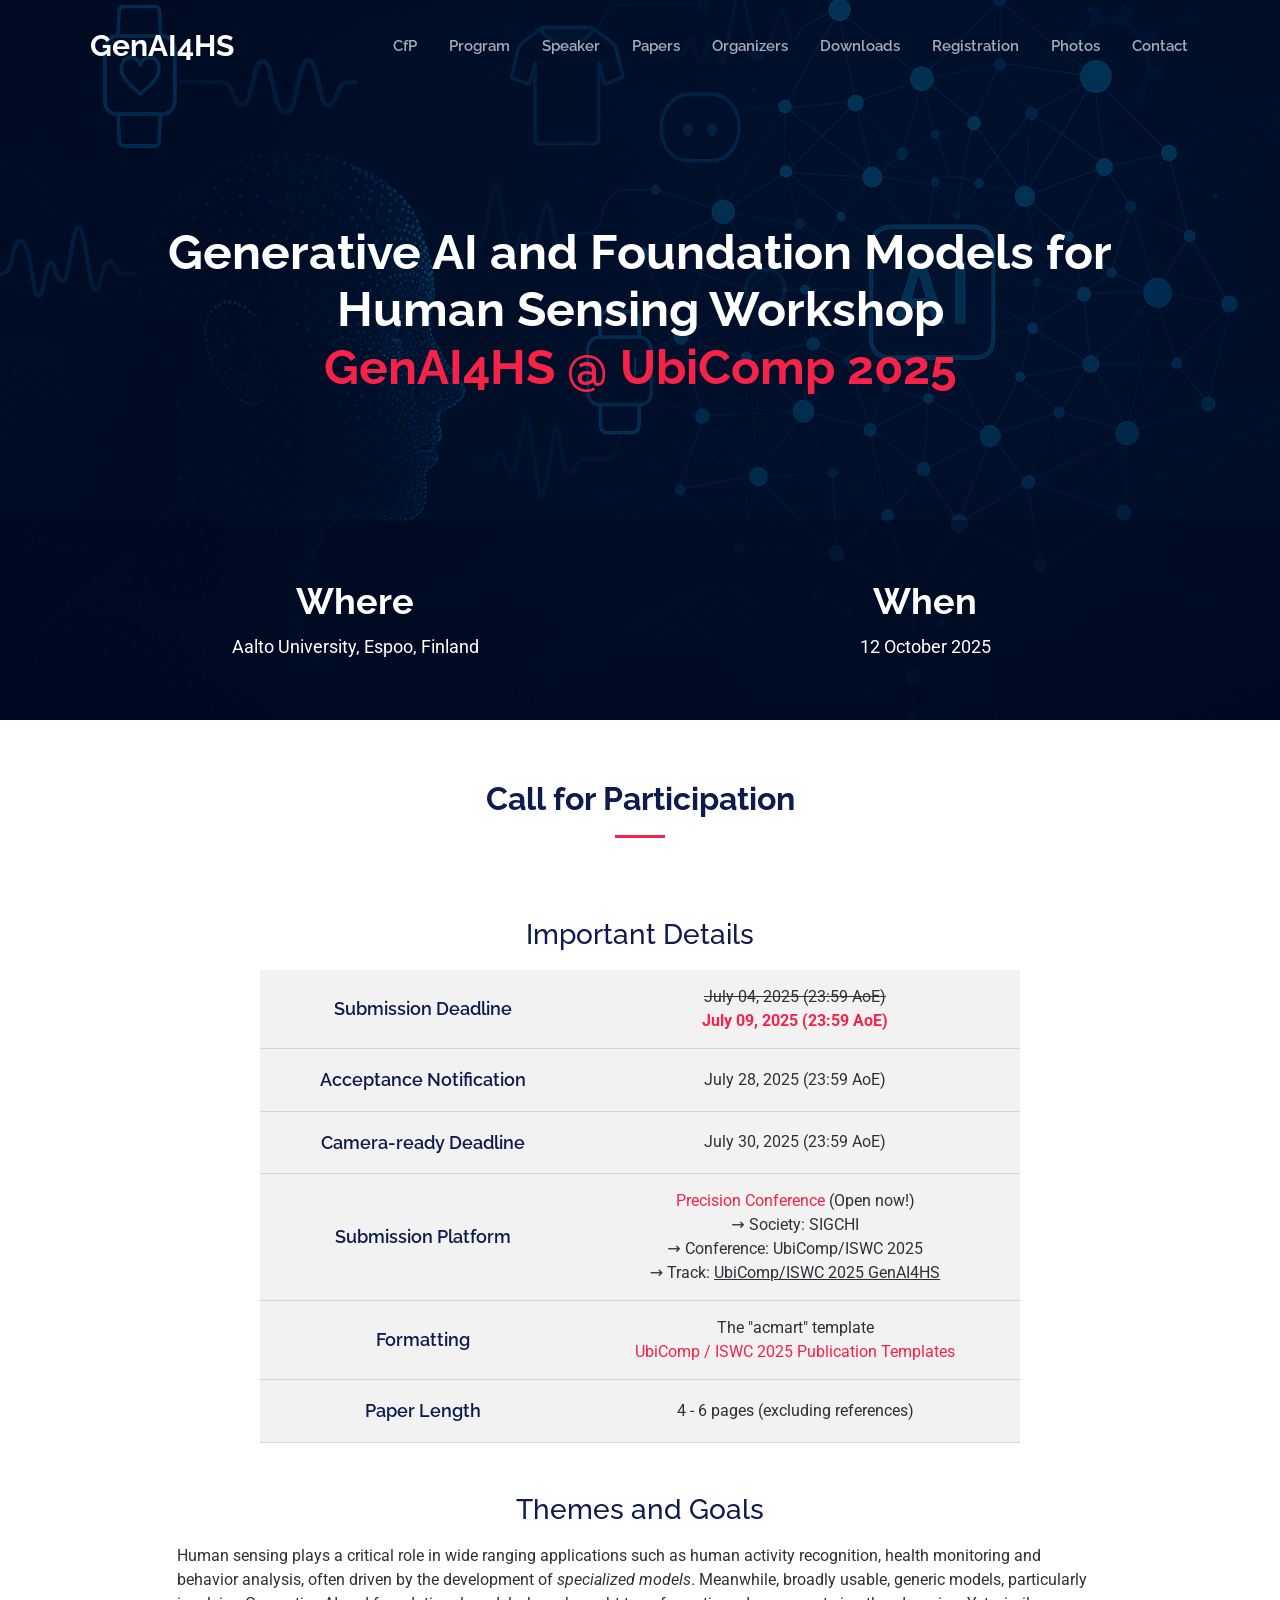
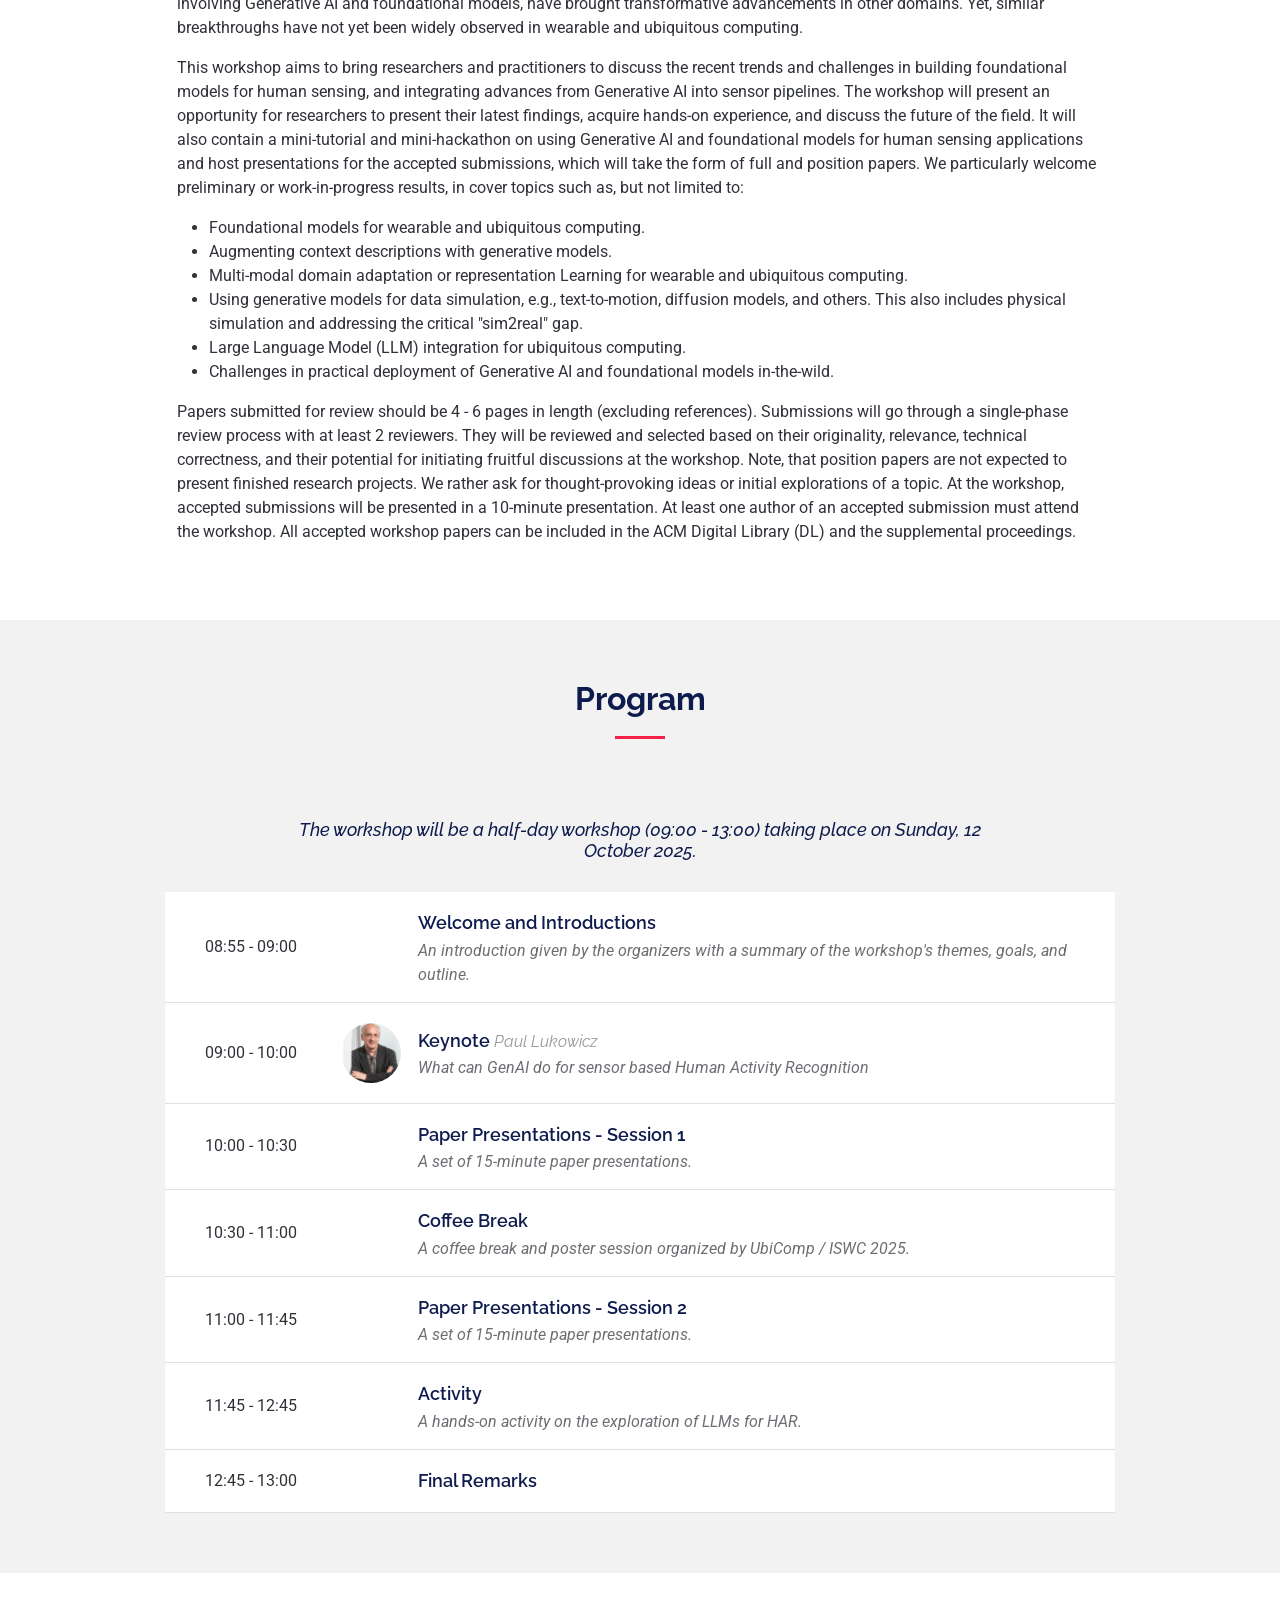
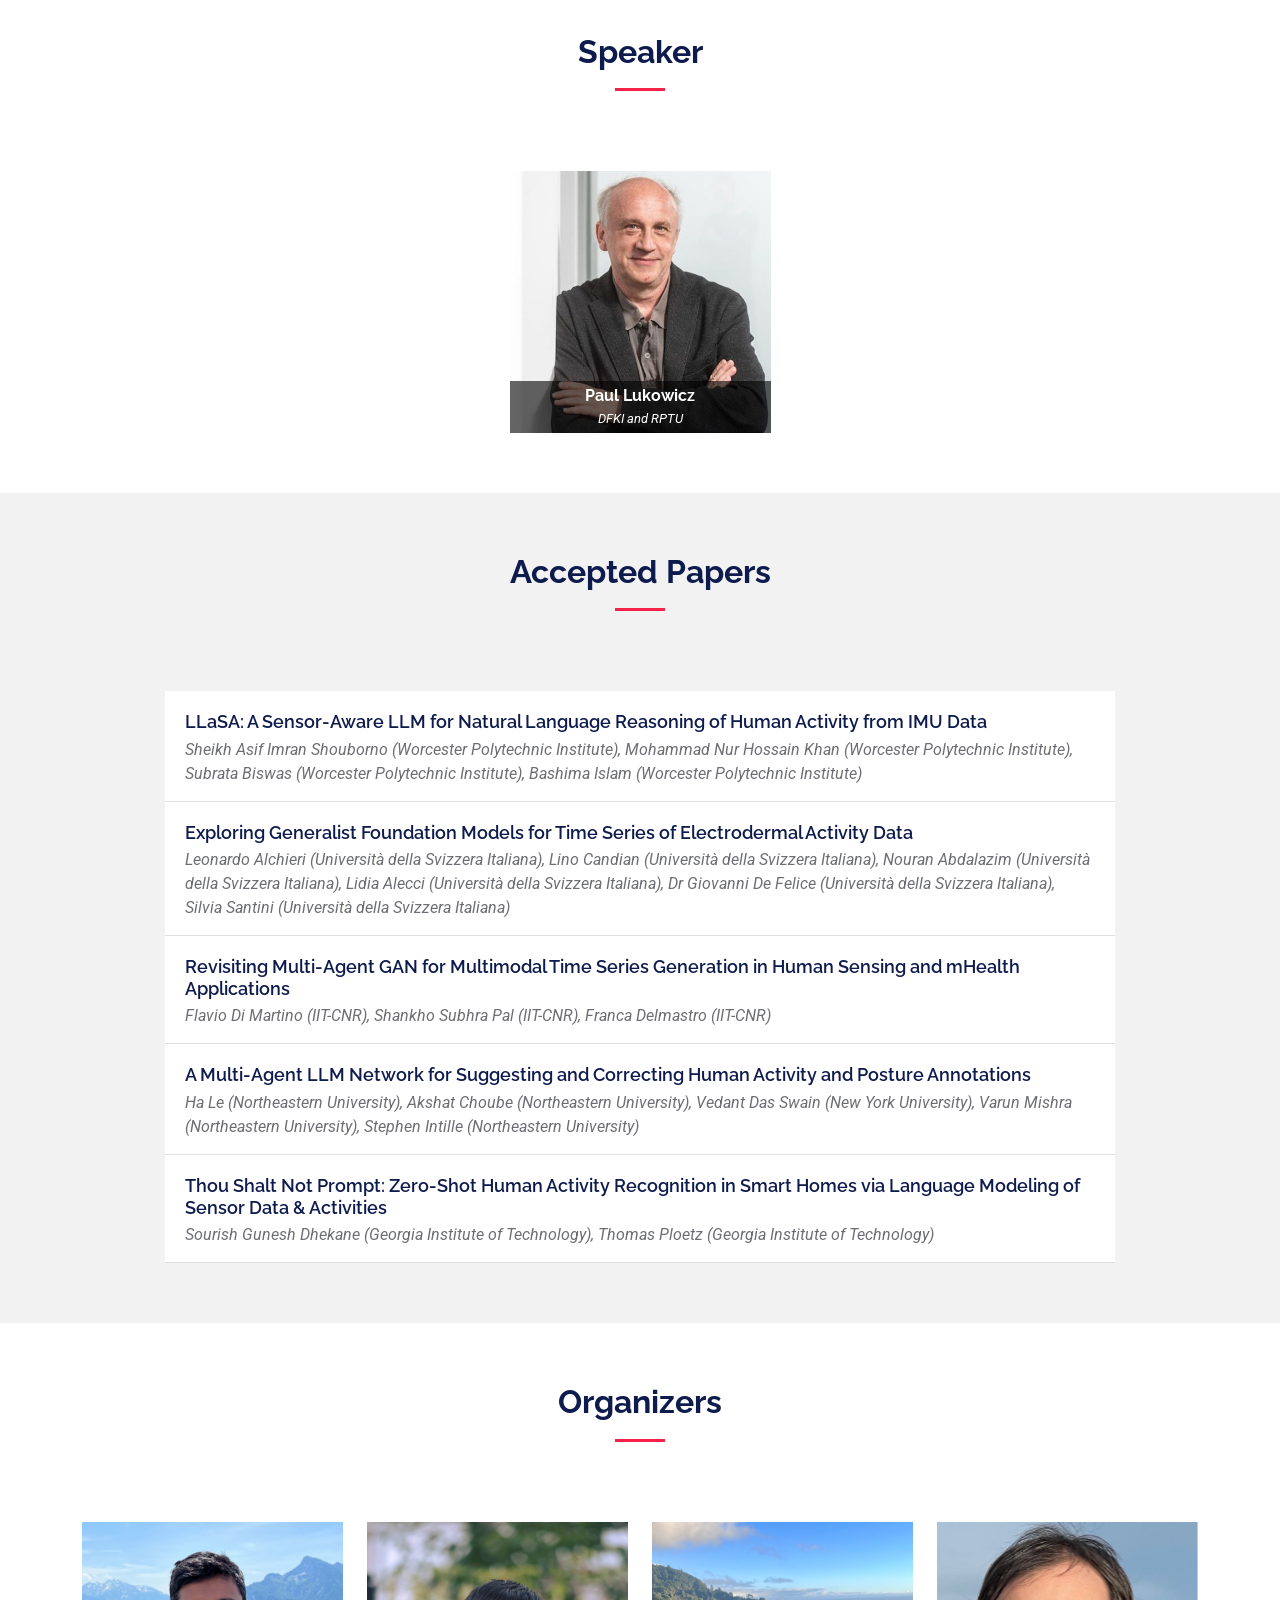
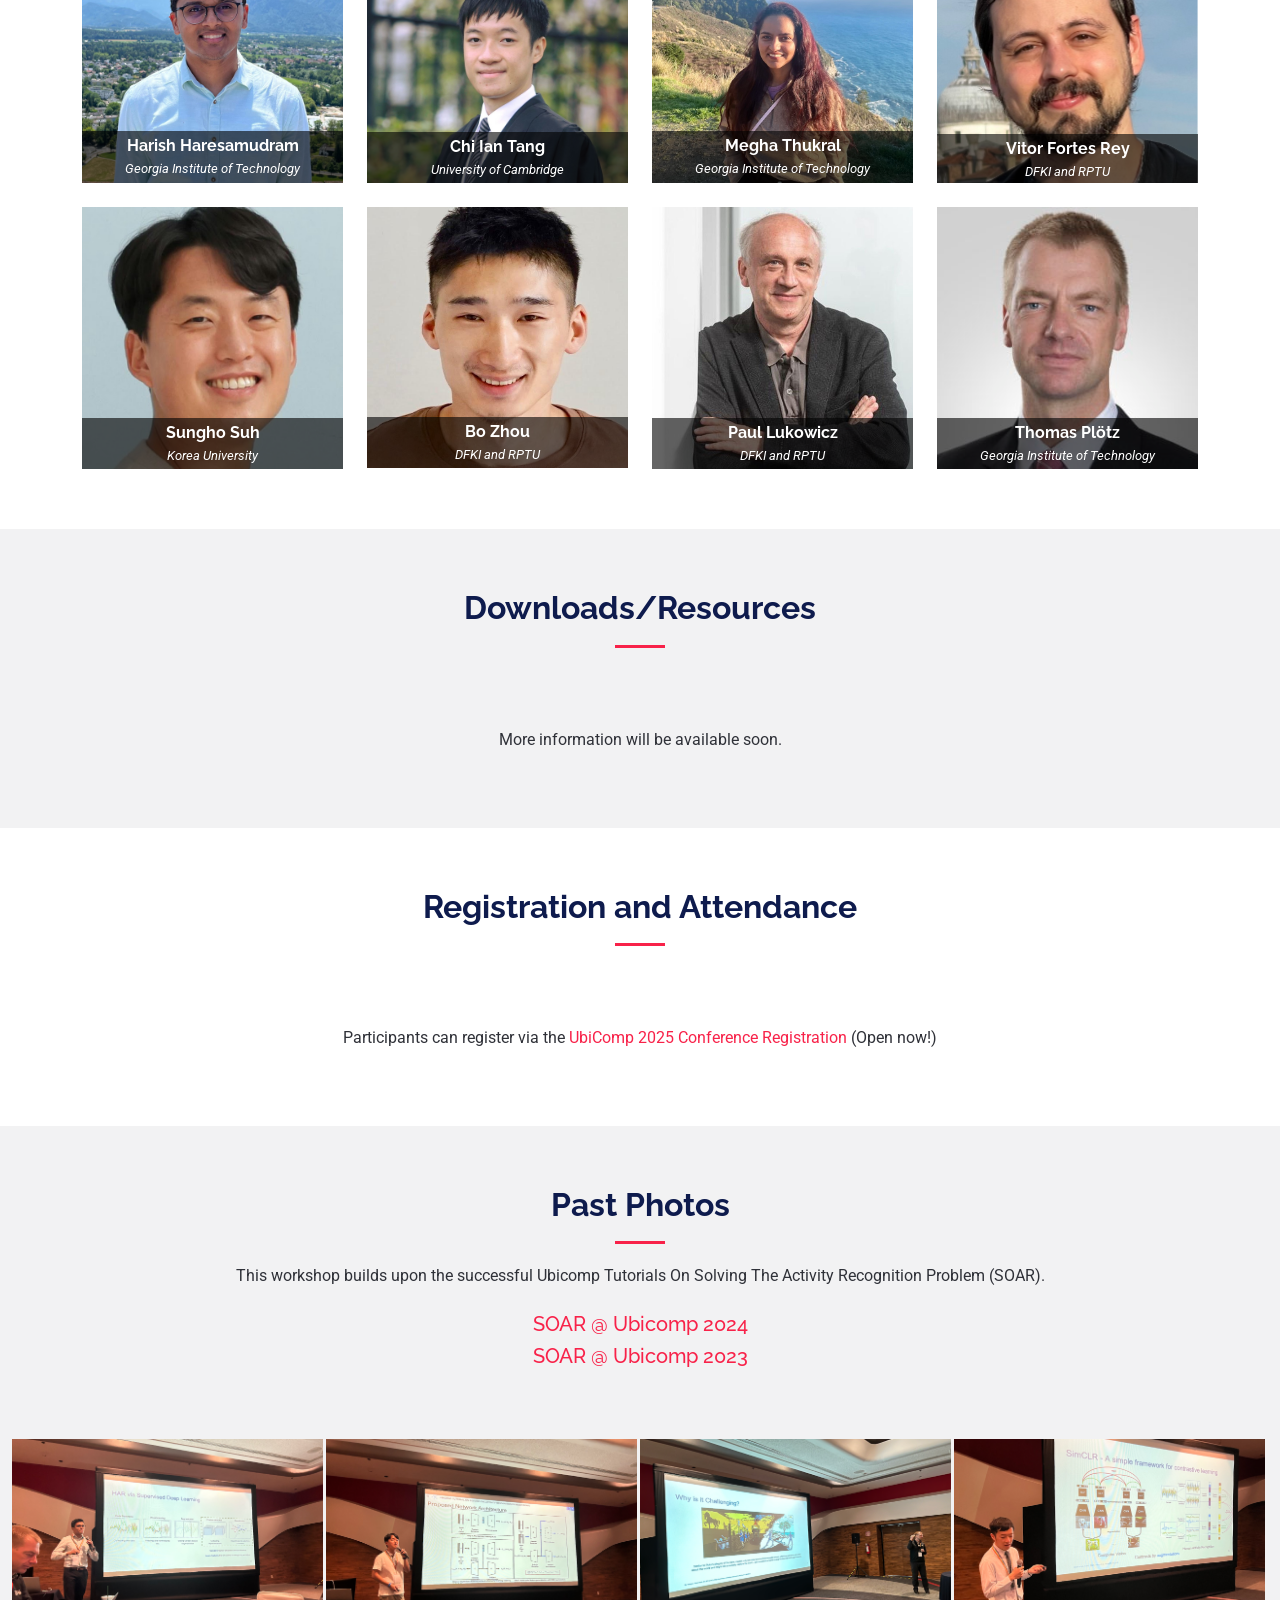
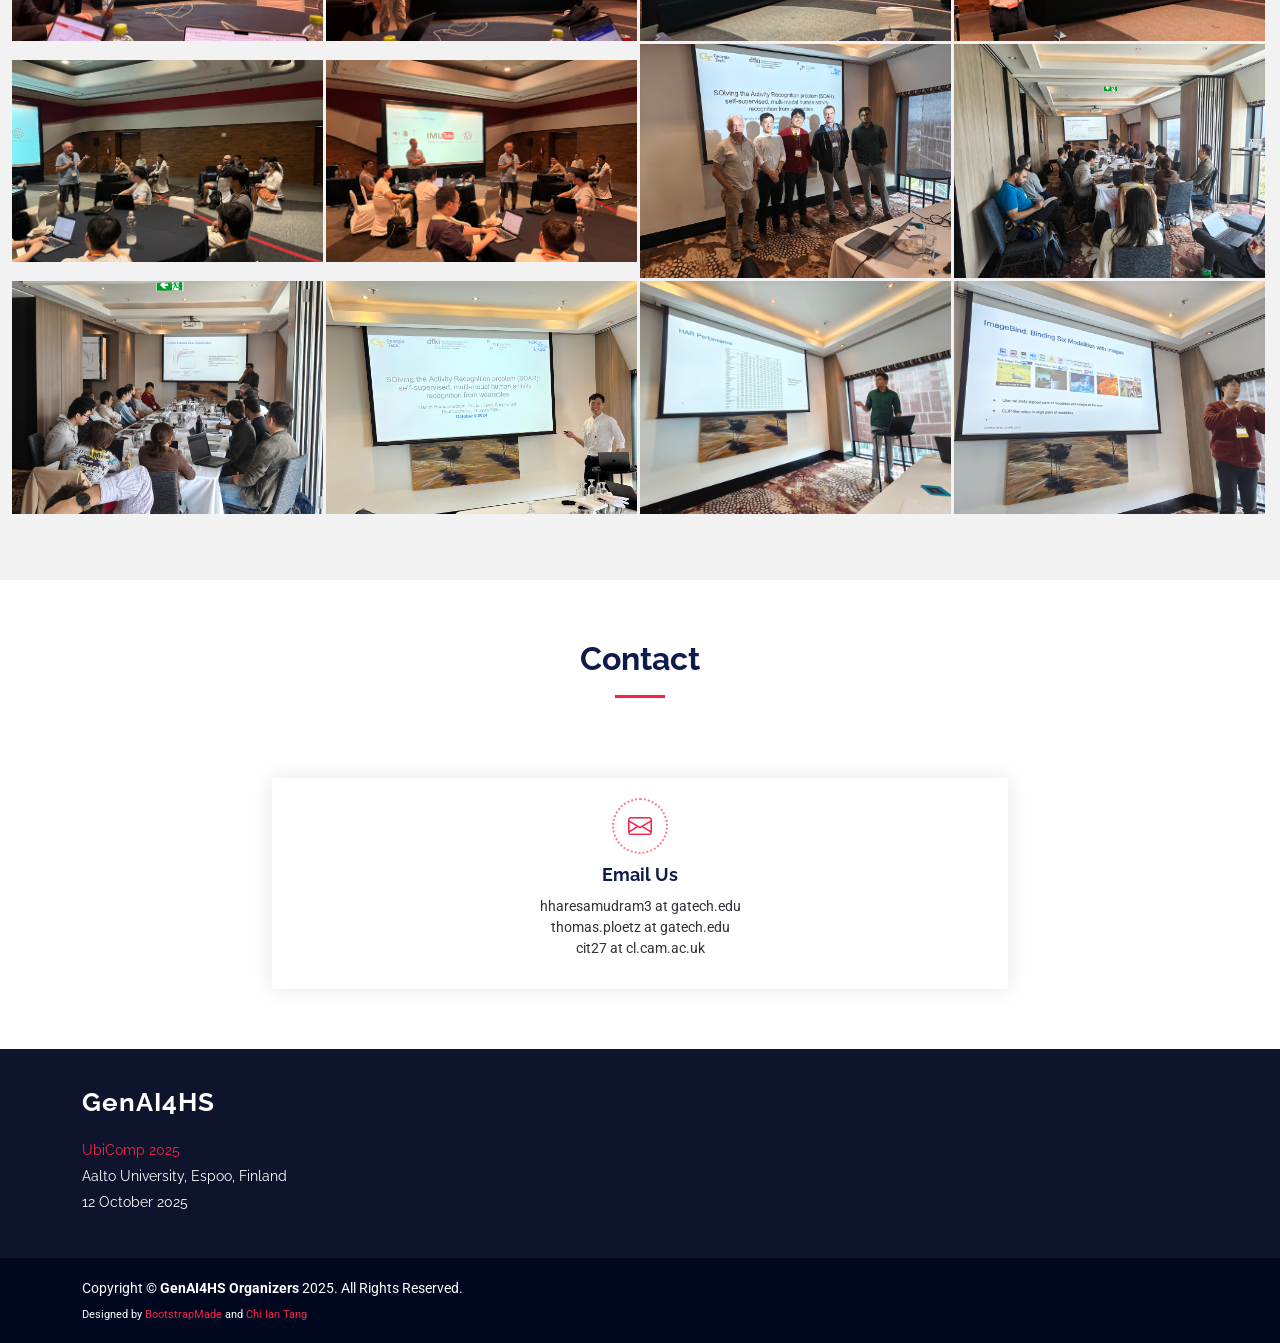
==== commit 03f041a7: "Update index.html" ====
--- a/index.html
+++ b/index.html
@@ -53,7 +53,7 @@
           <!-- <li><a href="#hero" class="active">Home<br></a></li> -->
           <li><a href="#cfp">CfP</a></li>
           <li><a href="#schedule">Program</a></li>
-          <li><a href="#speakers">Speakers</a></li>
+          <li><a href="#speakers">Speaker</a></li>
           <li><a href="#papers">Papers</a></li>
           <li><a href="#organizers">Organizers</a></li>
           <li><a href="#downloads">Downloads</a></li>
@@ -198,7 +198,7 @@
       
       <!-- Section Title -->
       <div class="container section-title">
-        <h2>Program (Tentative)<br></h2>
+        <h2>Program<br></h2>
       </div><!-- End Section Title -->
 
       <div class="container">
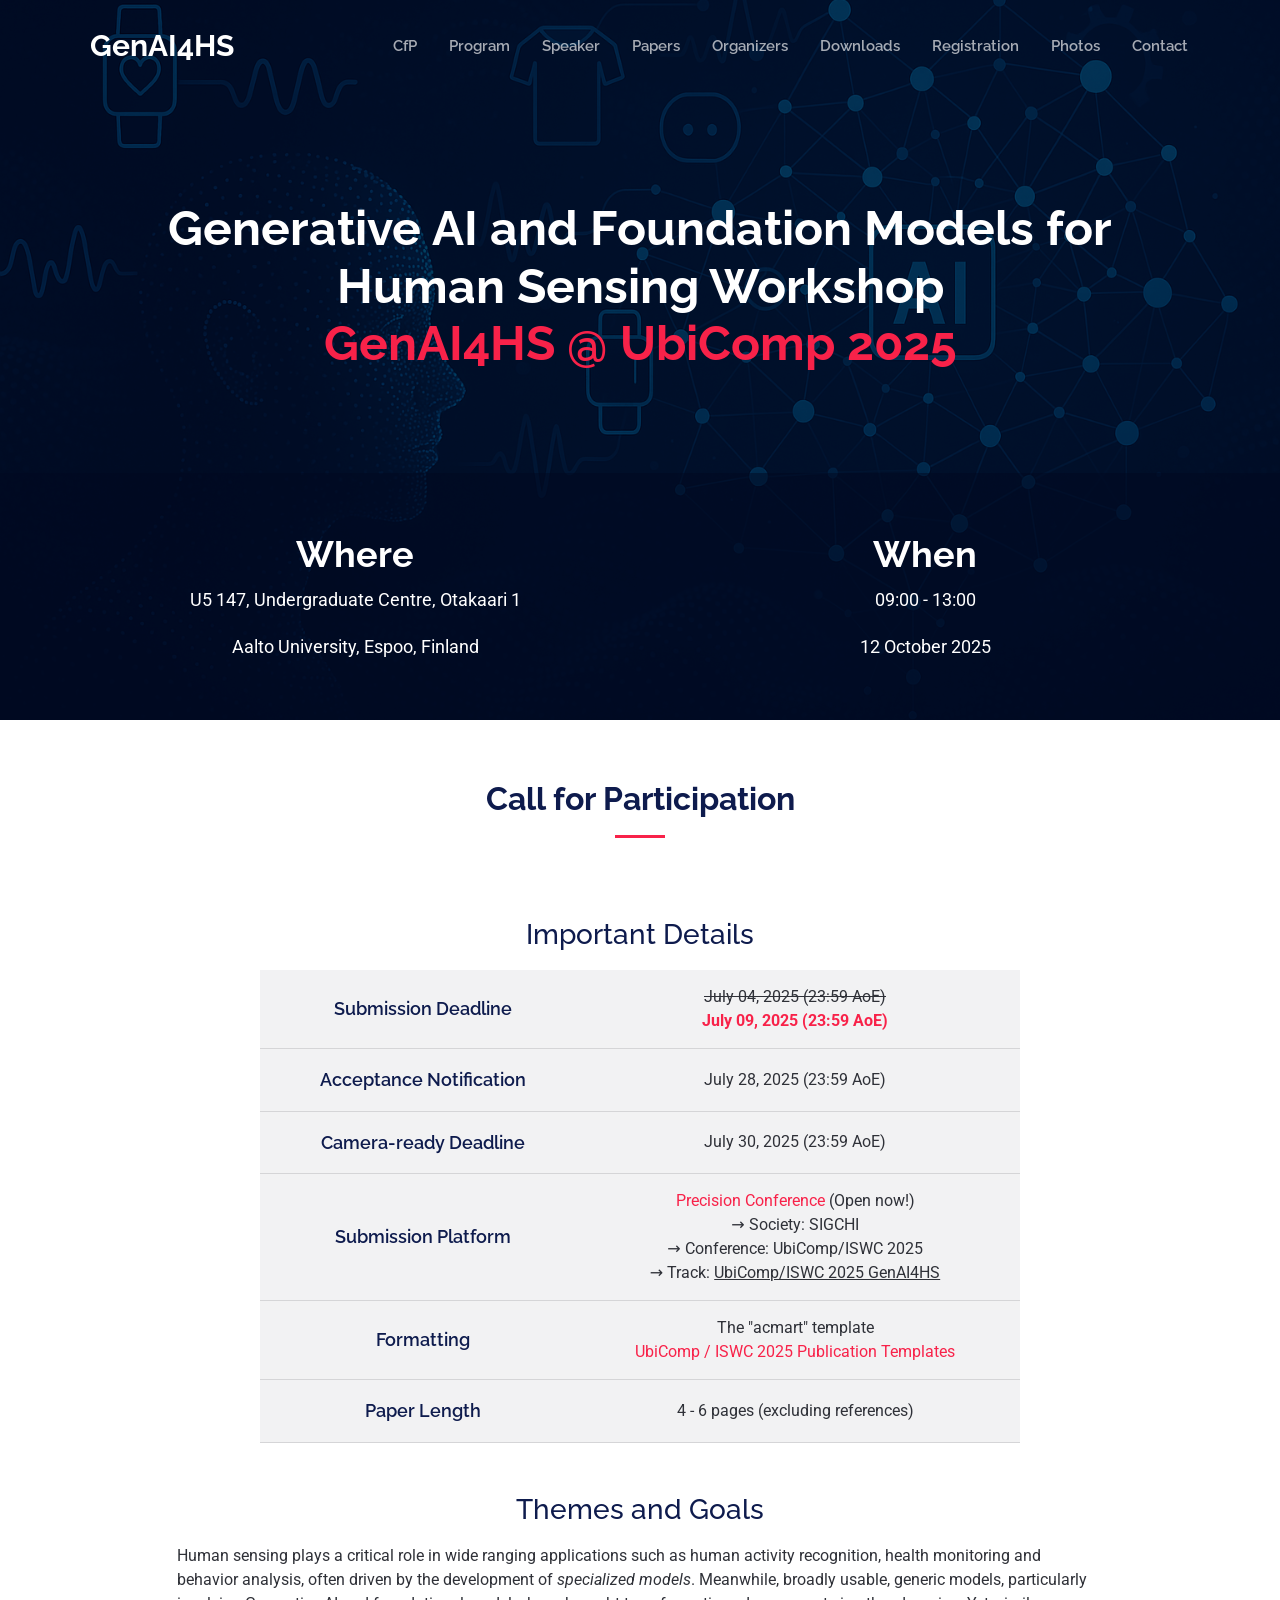
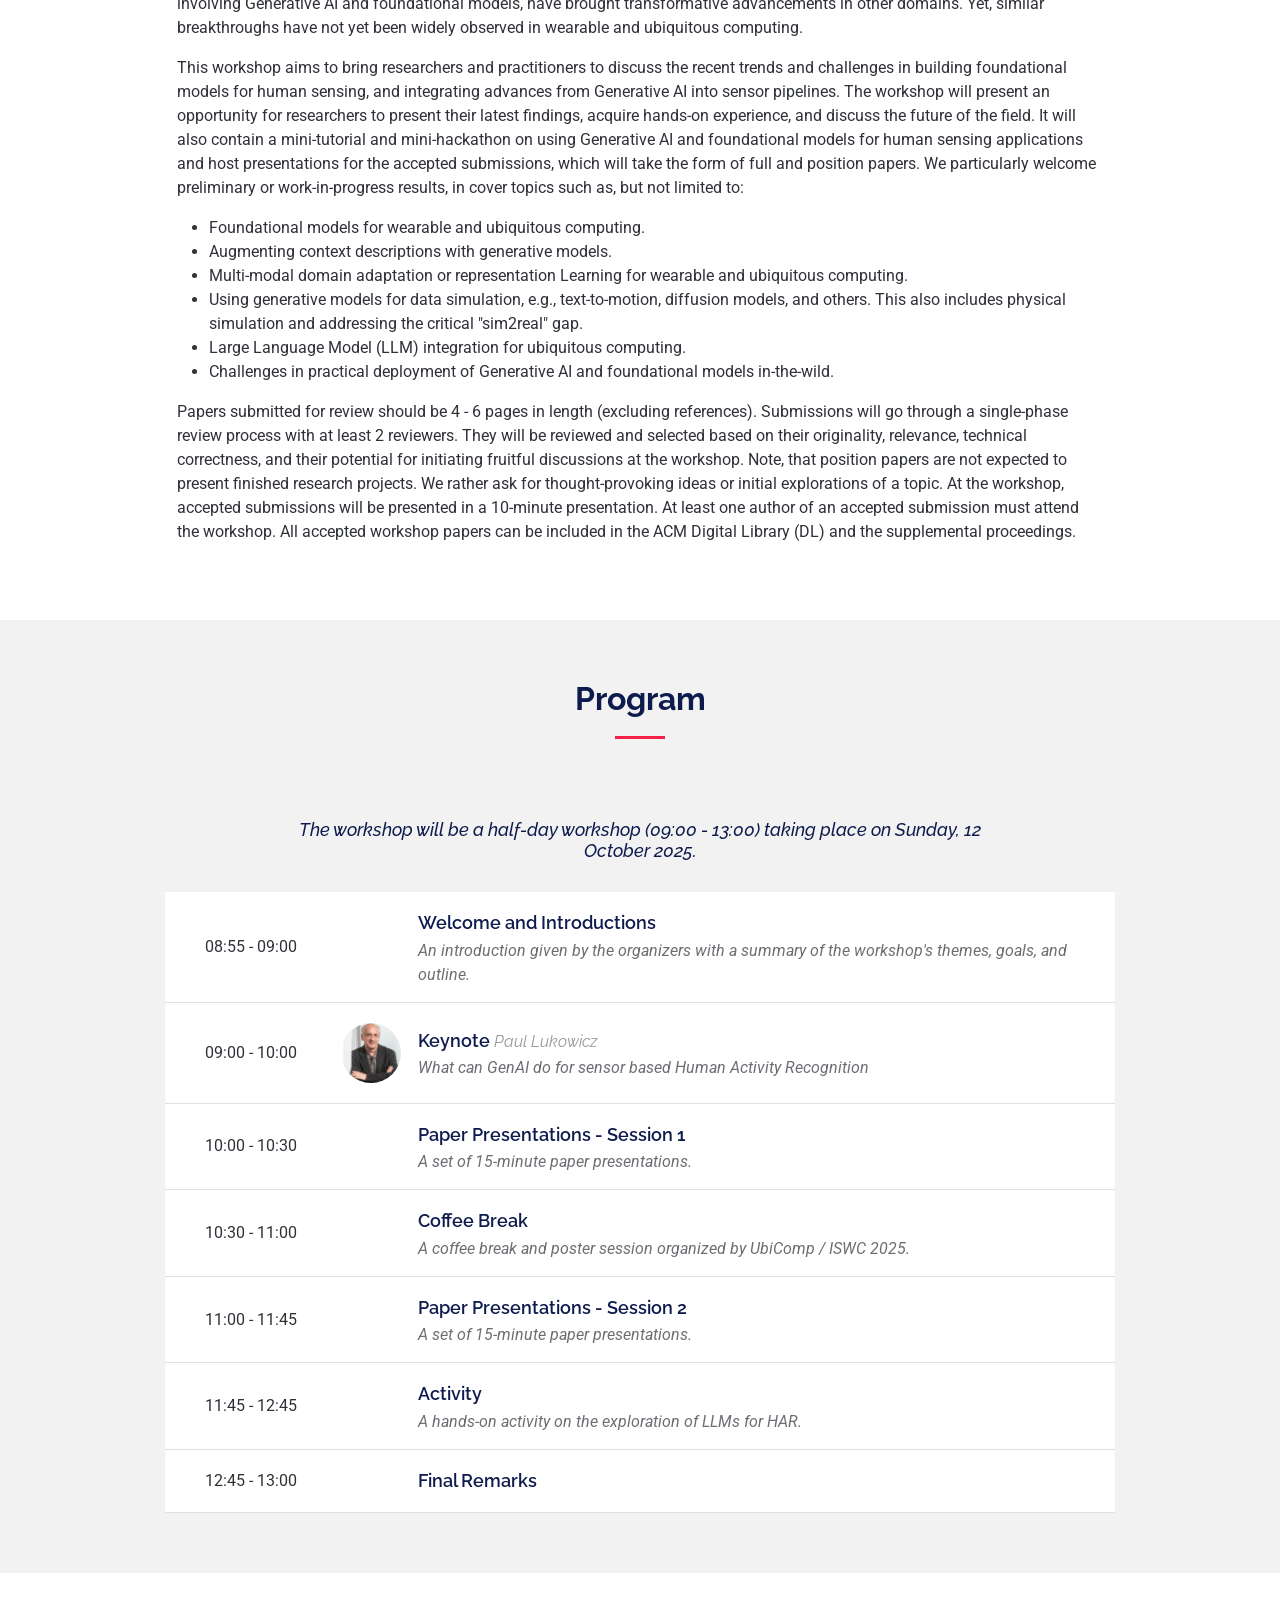
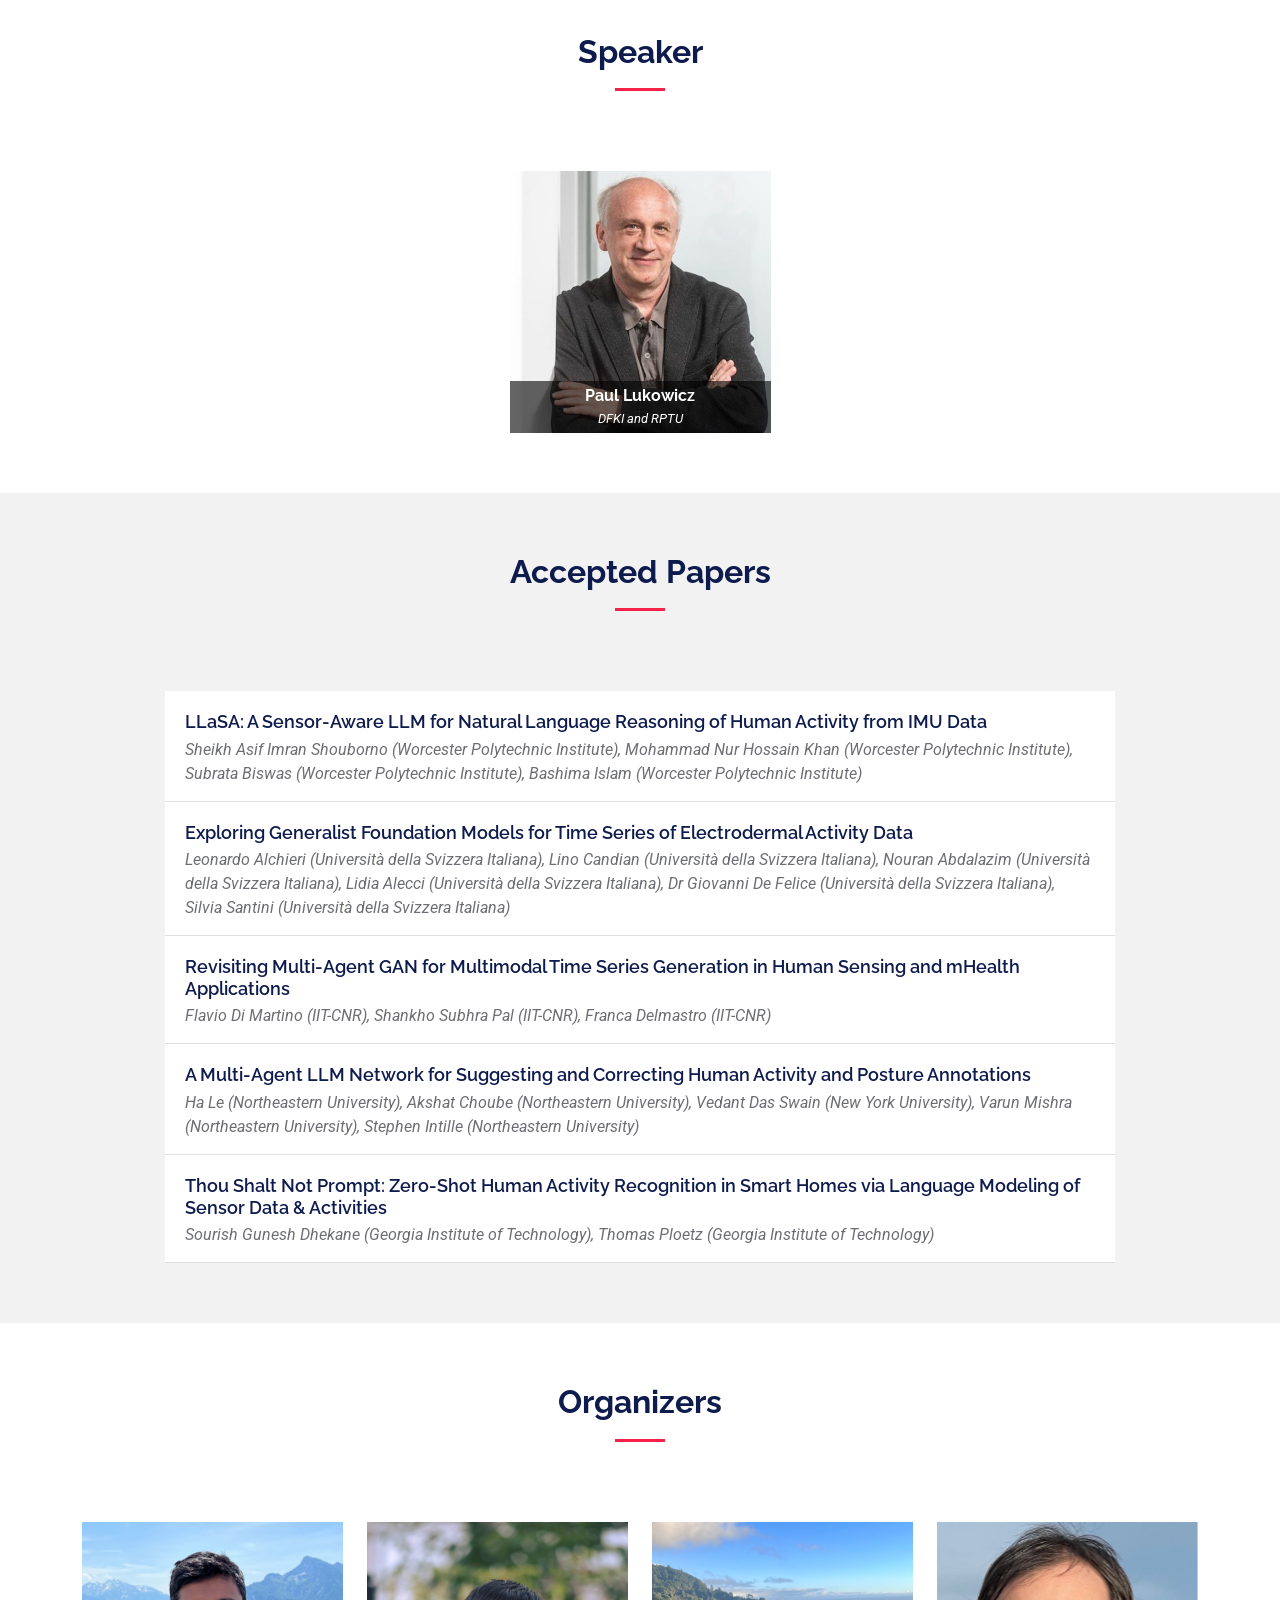
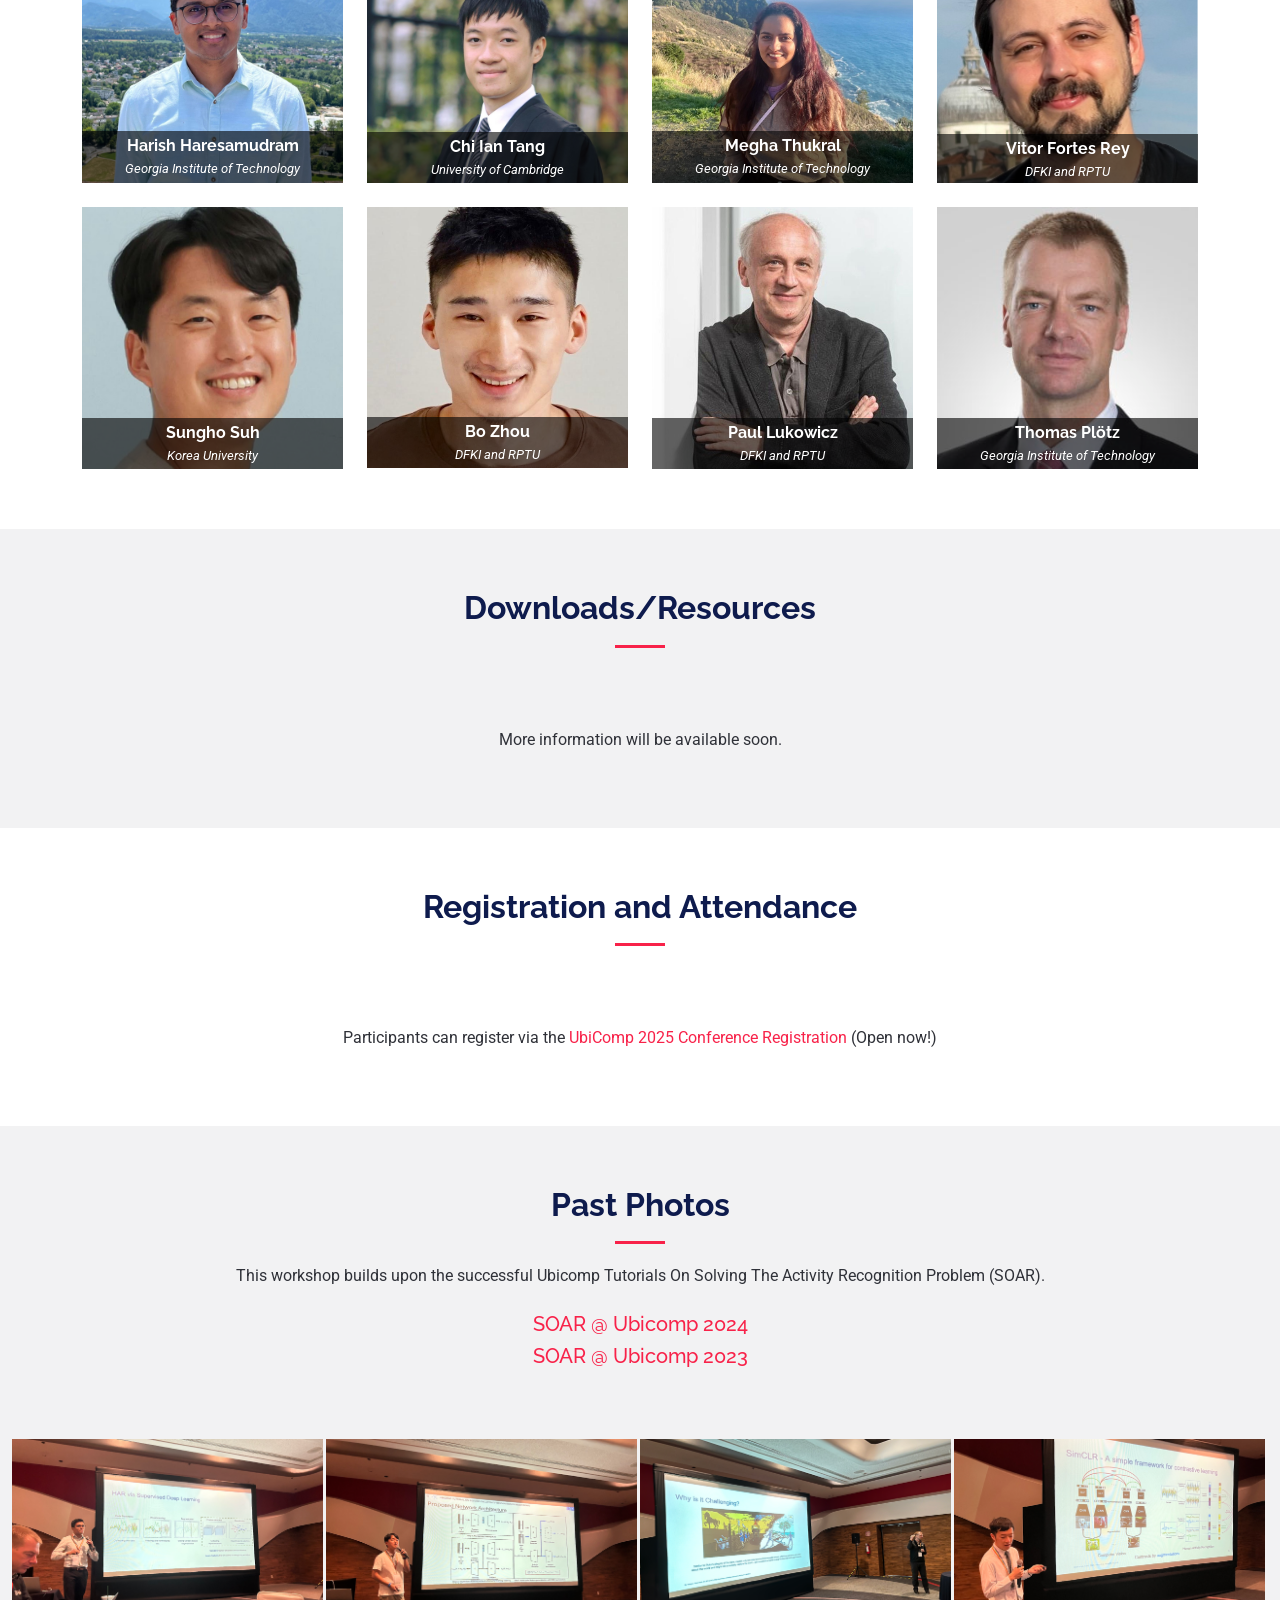
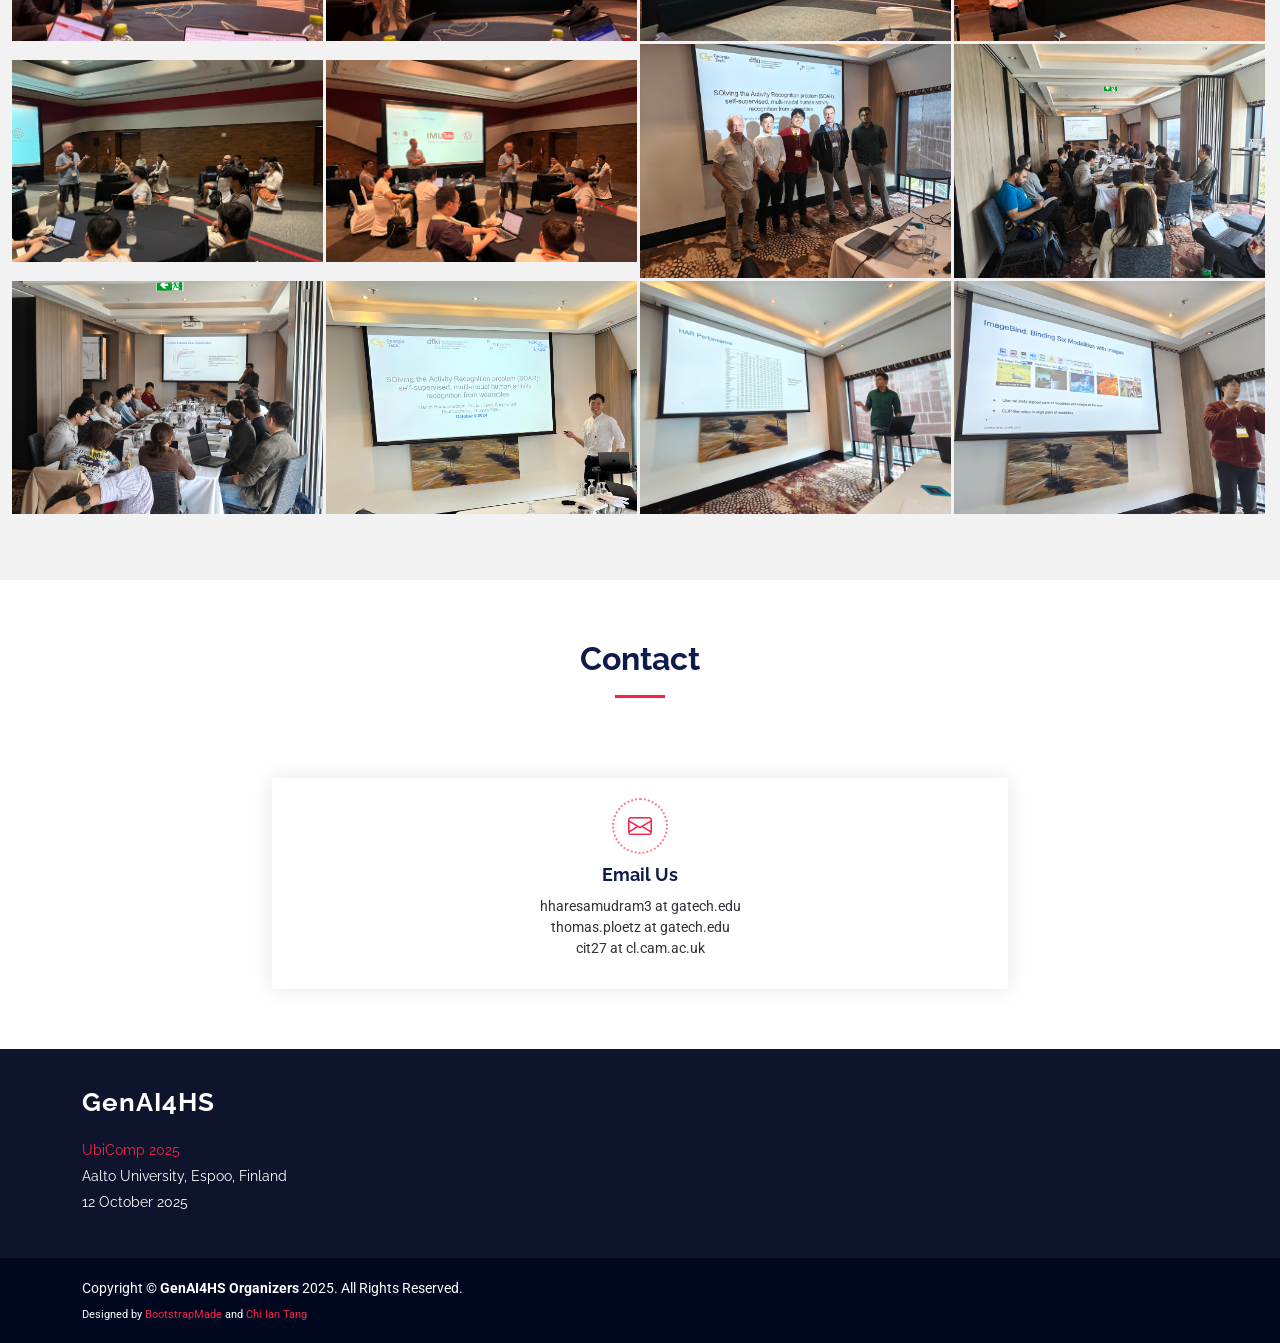
==== commit b0321ca1: "Update index.html" ====
--- a/index.html
+++ b/index.html
@@ -102,10 +102,12 @@
             </div> -->
             <div class="col-lg-6 text-center">
               <h2>Where</h2>
+              <p style="font-size: large;">U5 147, Undergraduate Centre, Otakaari 1</p>
               <p style="font-size: large;">Aalto University, Espoo, Finland</p>
             </div>
             <div class="col-lg-6 text-center">
               <h2>When</h2>
+              <p style="font-size: large;">09:00 - 13:00</p>
               <p style="font-size: large;">12 October 2025</p>
             </div>
           </div>
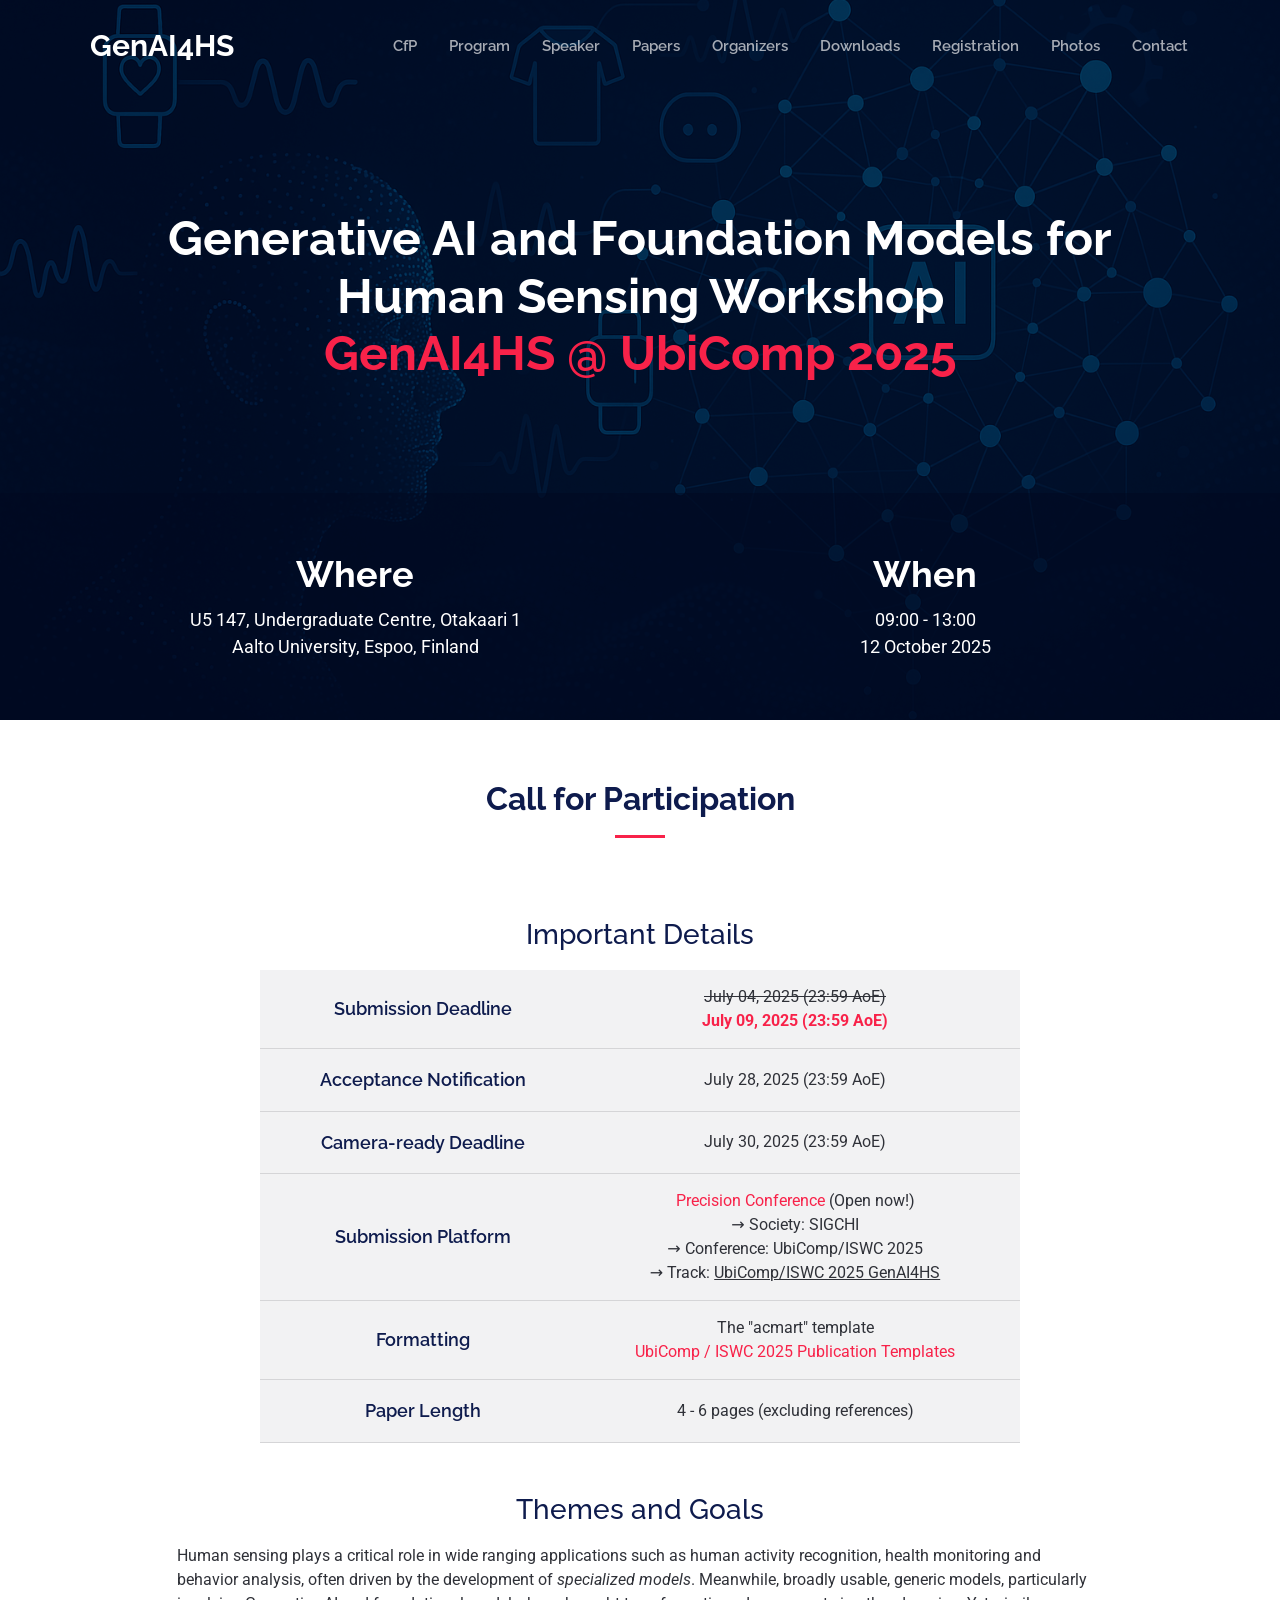
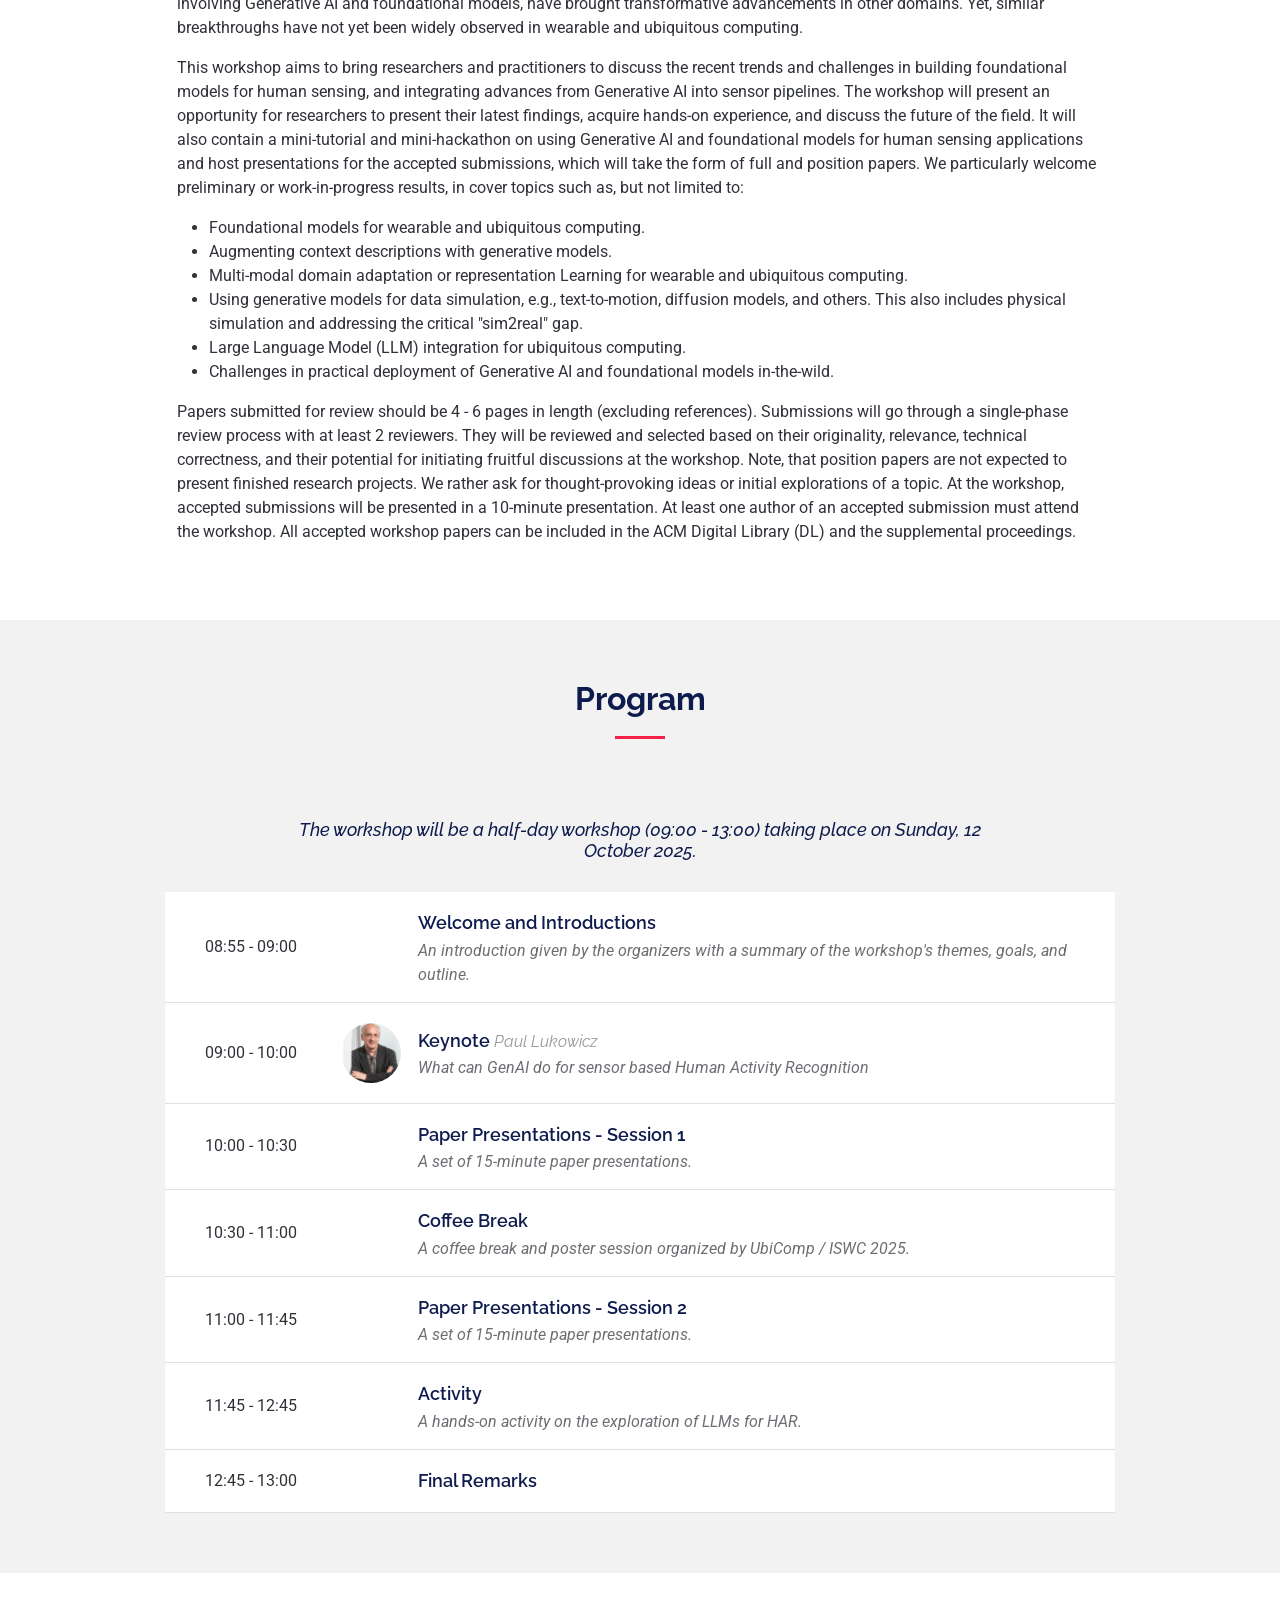
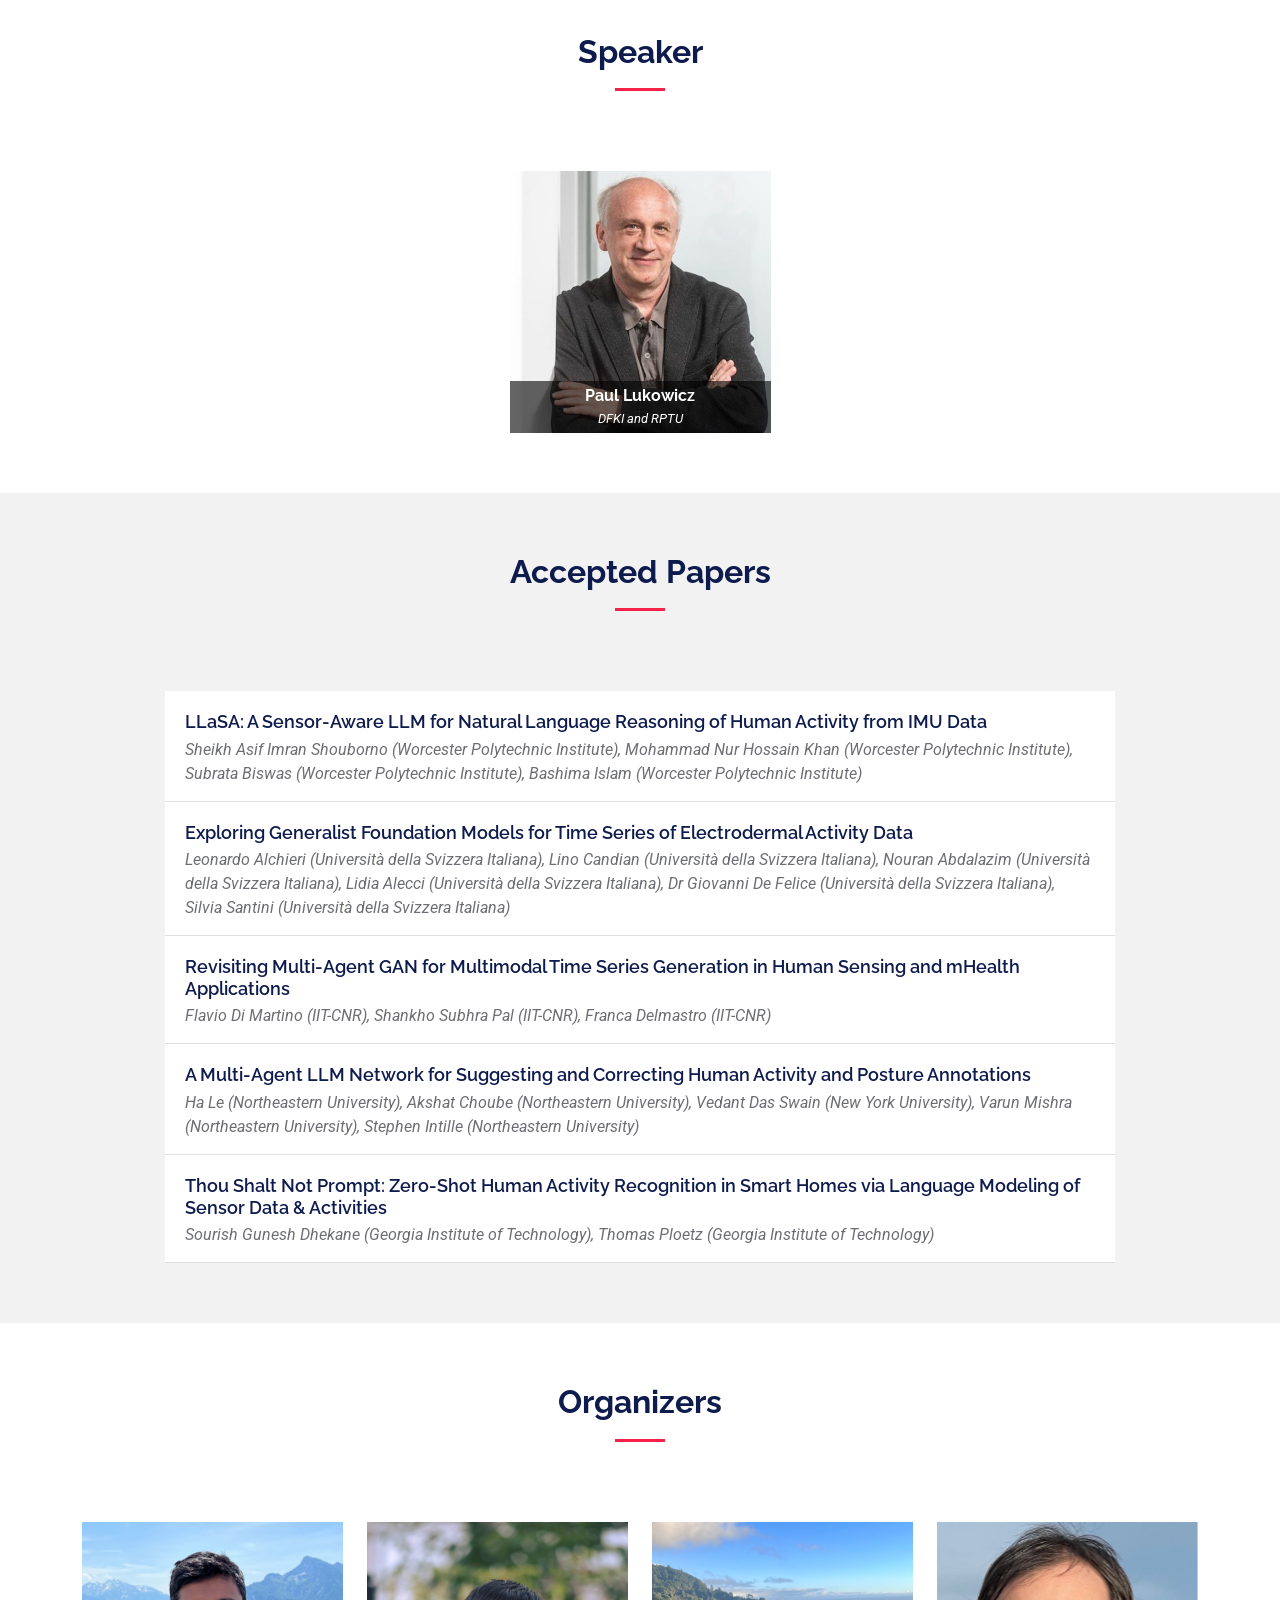
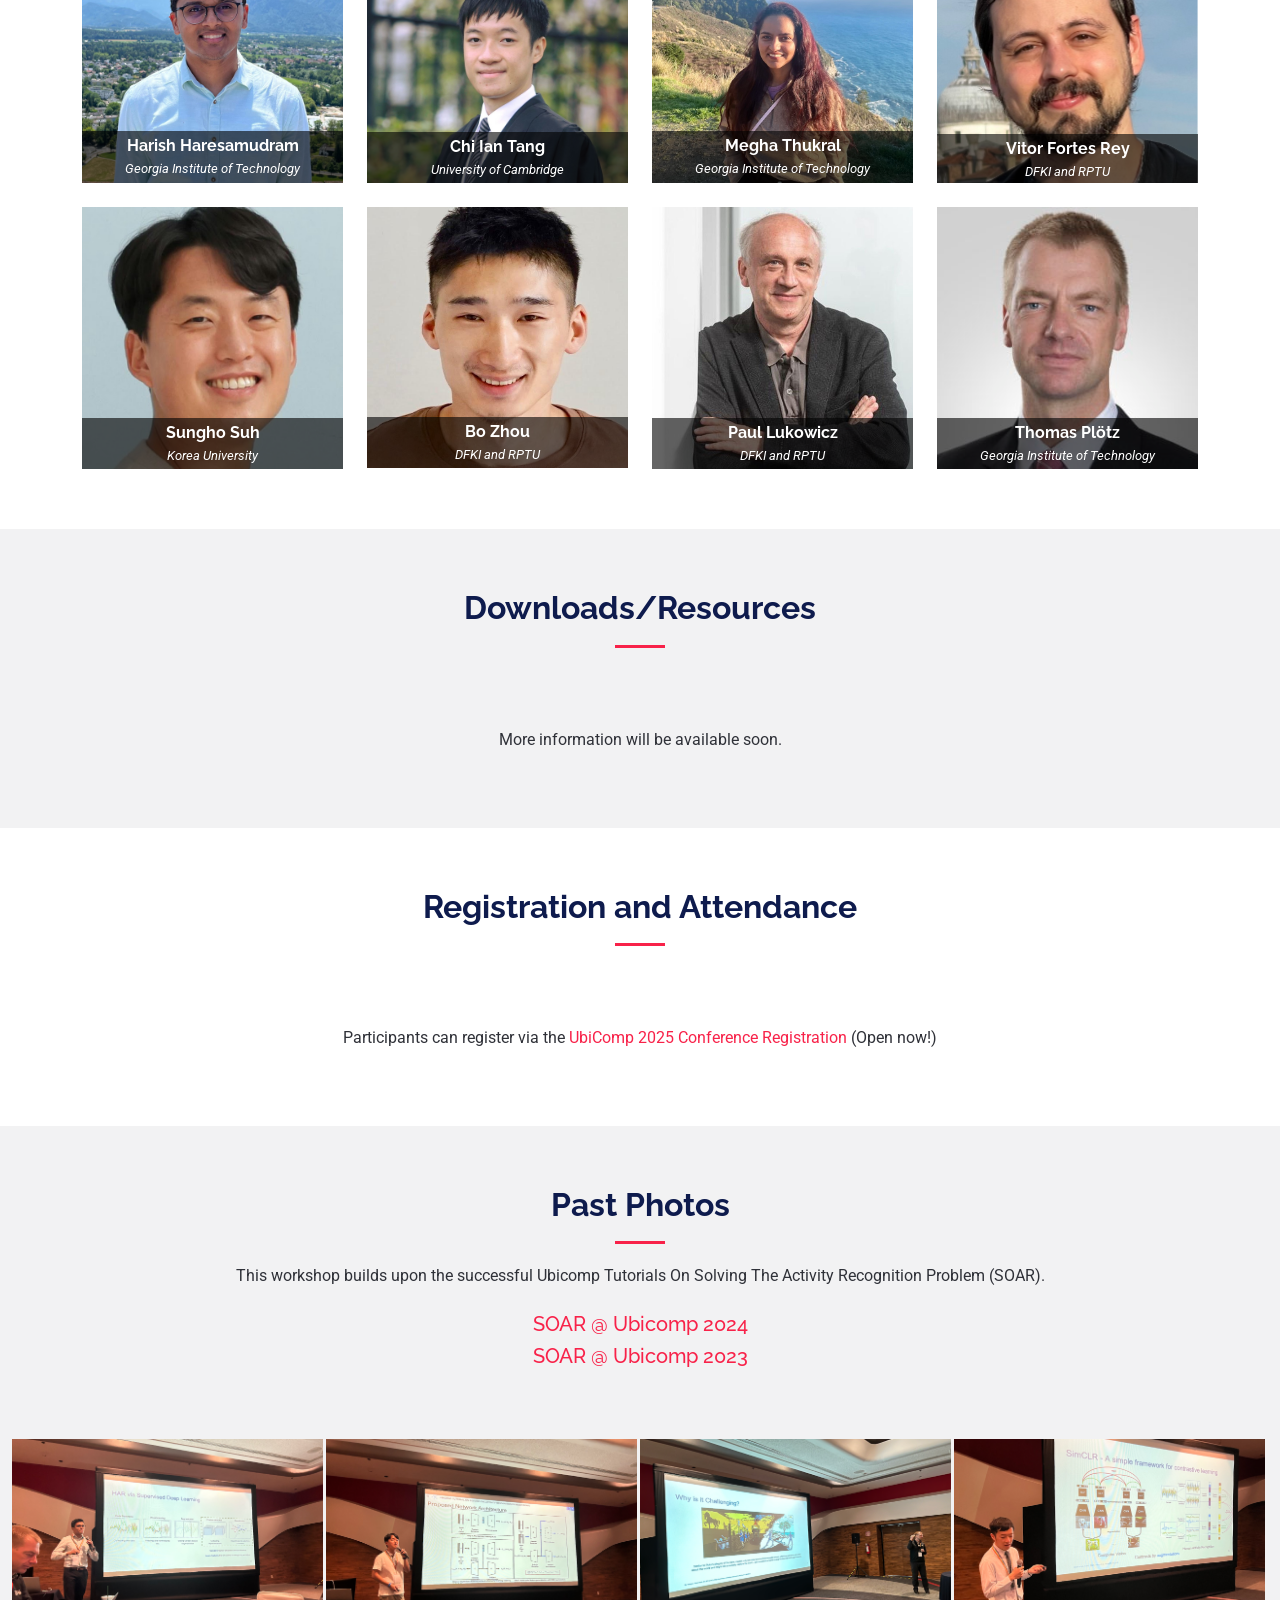
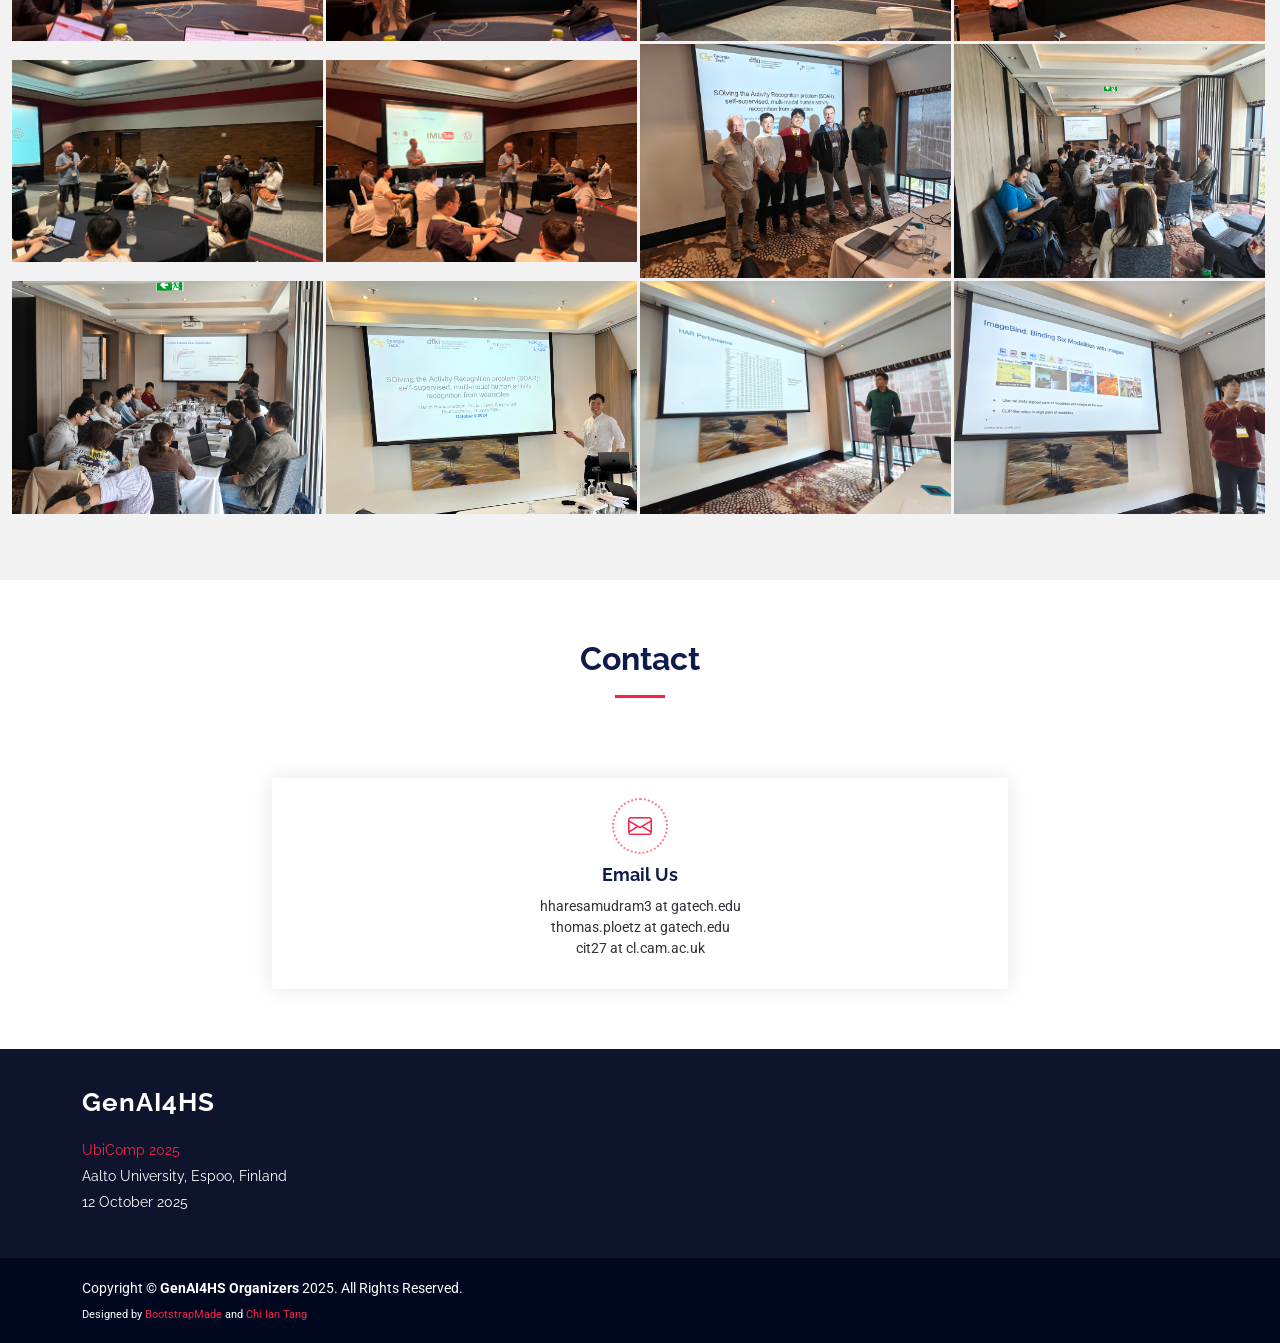
==== commit d5f6aa6f: "Update index.html" ====
--- a/index.html
+++ b/index.html
@@ -102,13 +102,11 @@
             </div> -->
             <div class="col-lg-6 text-center">
               <h2>Where</h2>
-              <p style="font-size: large;">U5 147, Undergraduate Centre, Otakaari 1</p>
-              <p style="font-size: large;">Aalto University, Espoo, Finland</p>
+              <p style="font-size: large;">U5 147, Undergraduate Centre, Otakaari 1<br>Aalto University, Espoo, Finland</p>
             </div>
             <div class="col-lg-6 text-center">
               <h2>When</h2>
-              <p style="font-size: large;">09:00 - 13:00</p>
-              <p style="font-size: large;">12 October 2025</p>
+              <p style="font-size: large;">09:00 - 13:00<br>12 October 2025</p>
             </div>
           </div>
         </div>
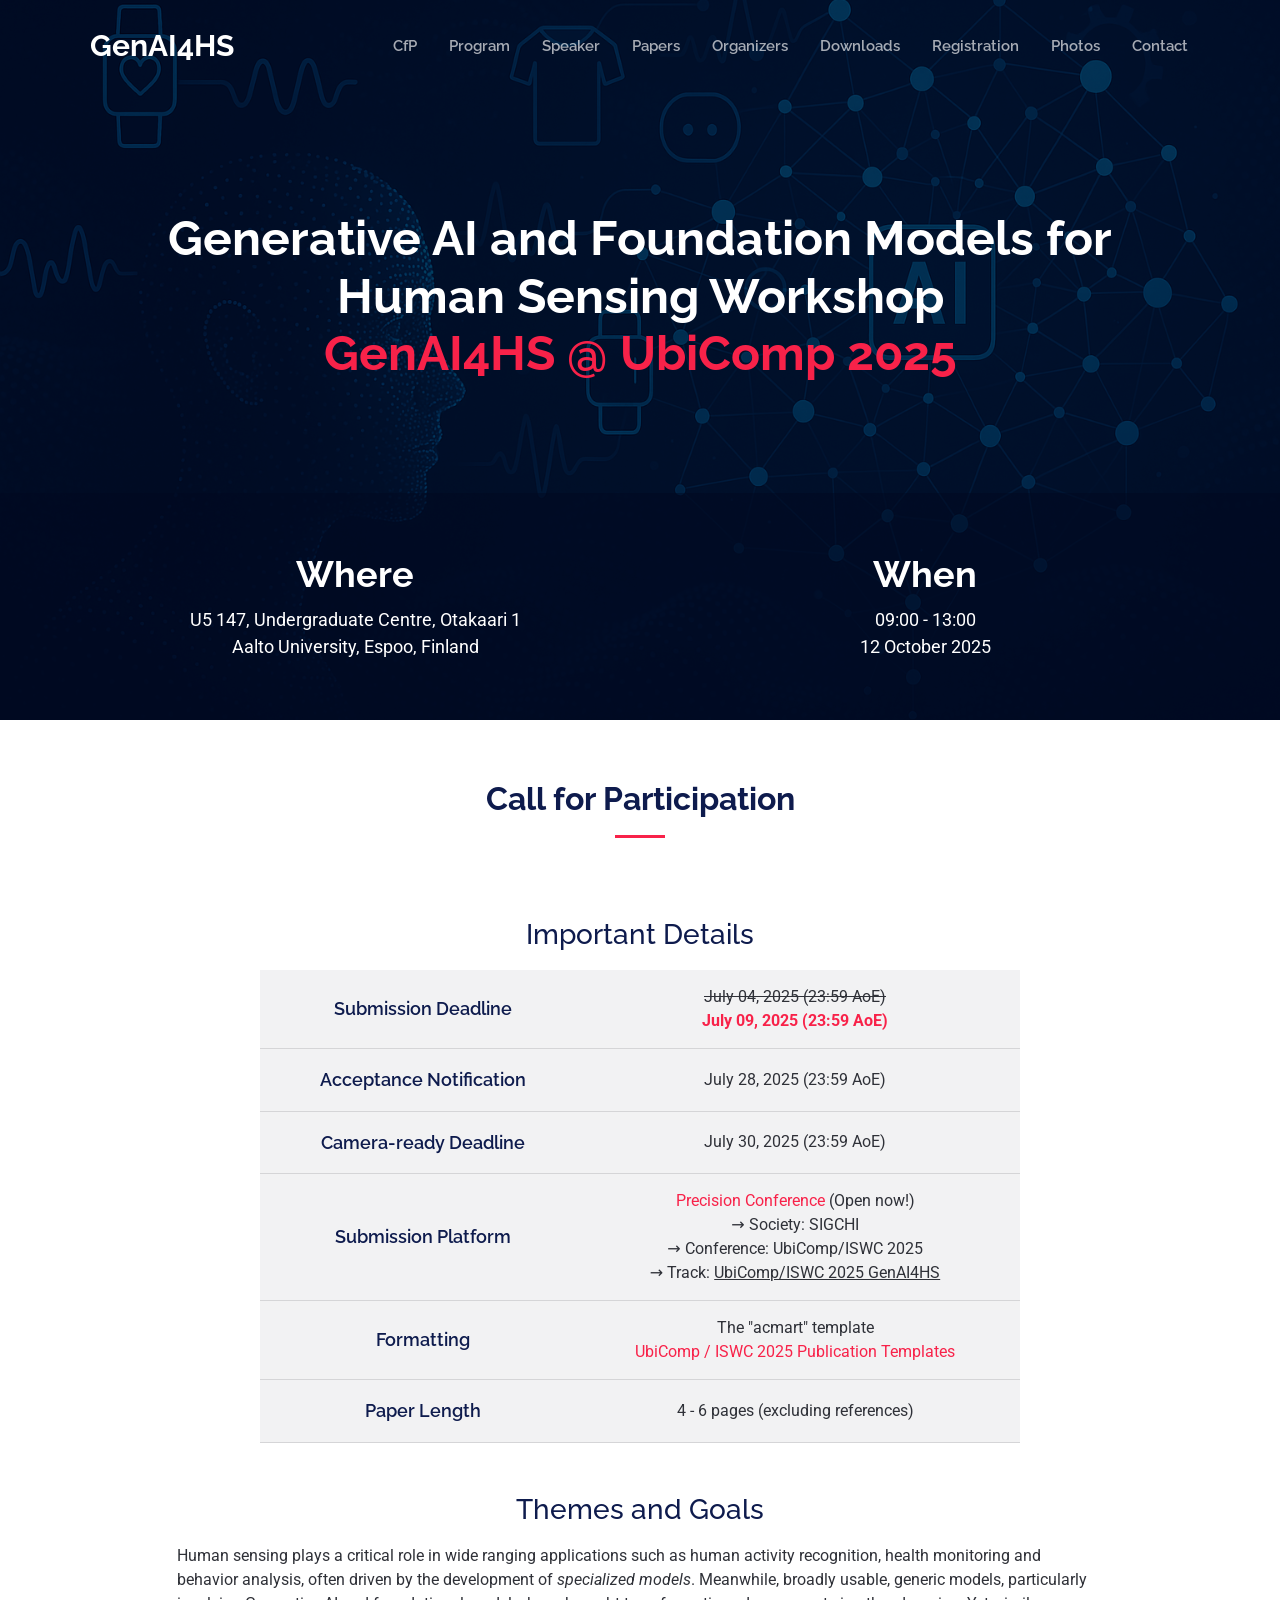
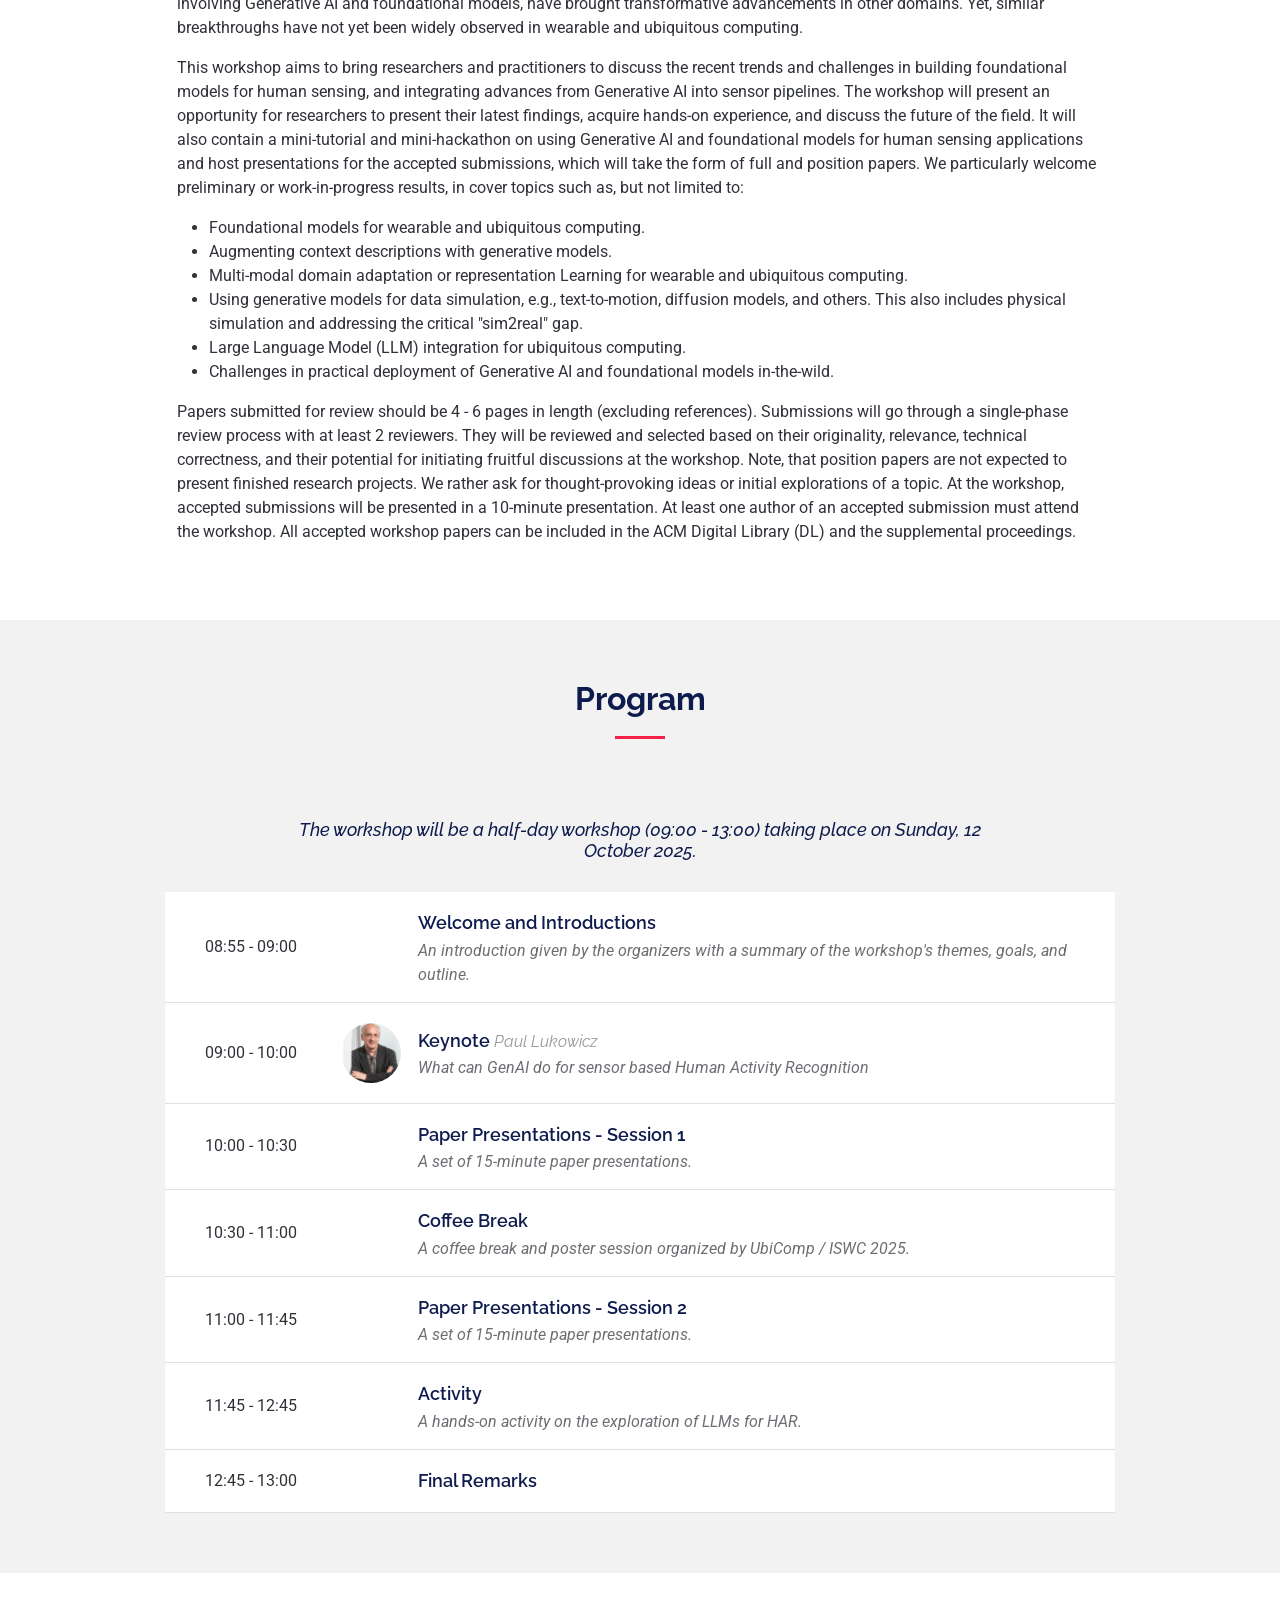
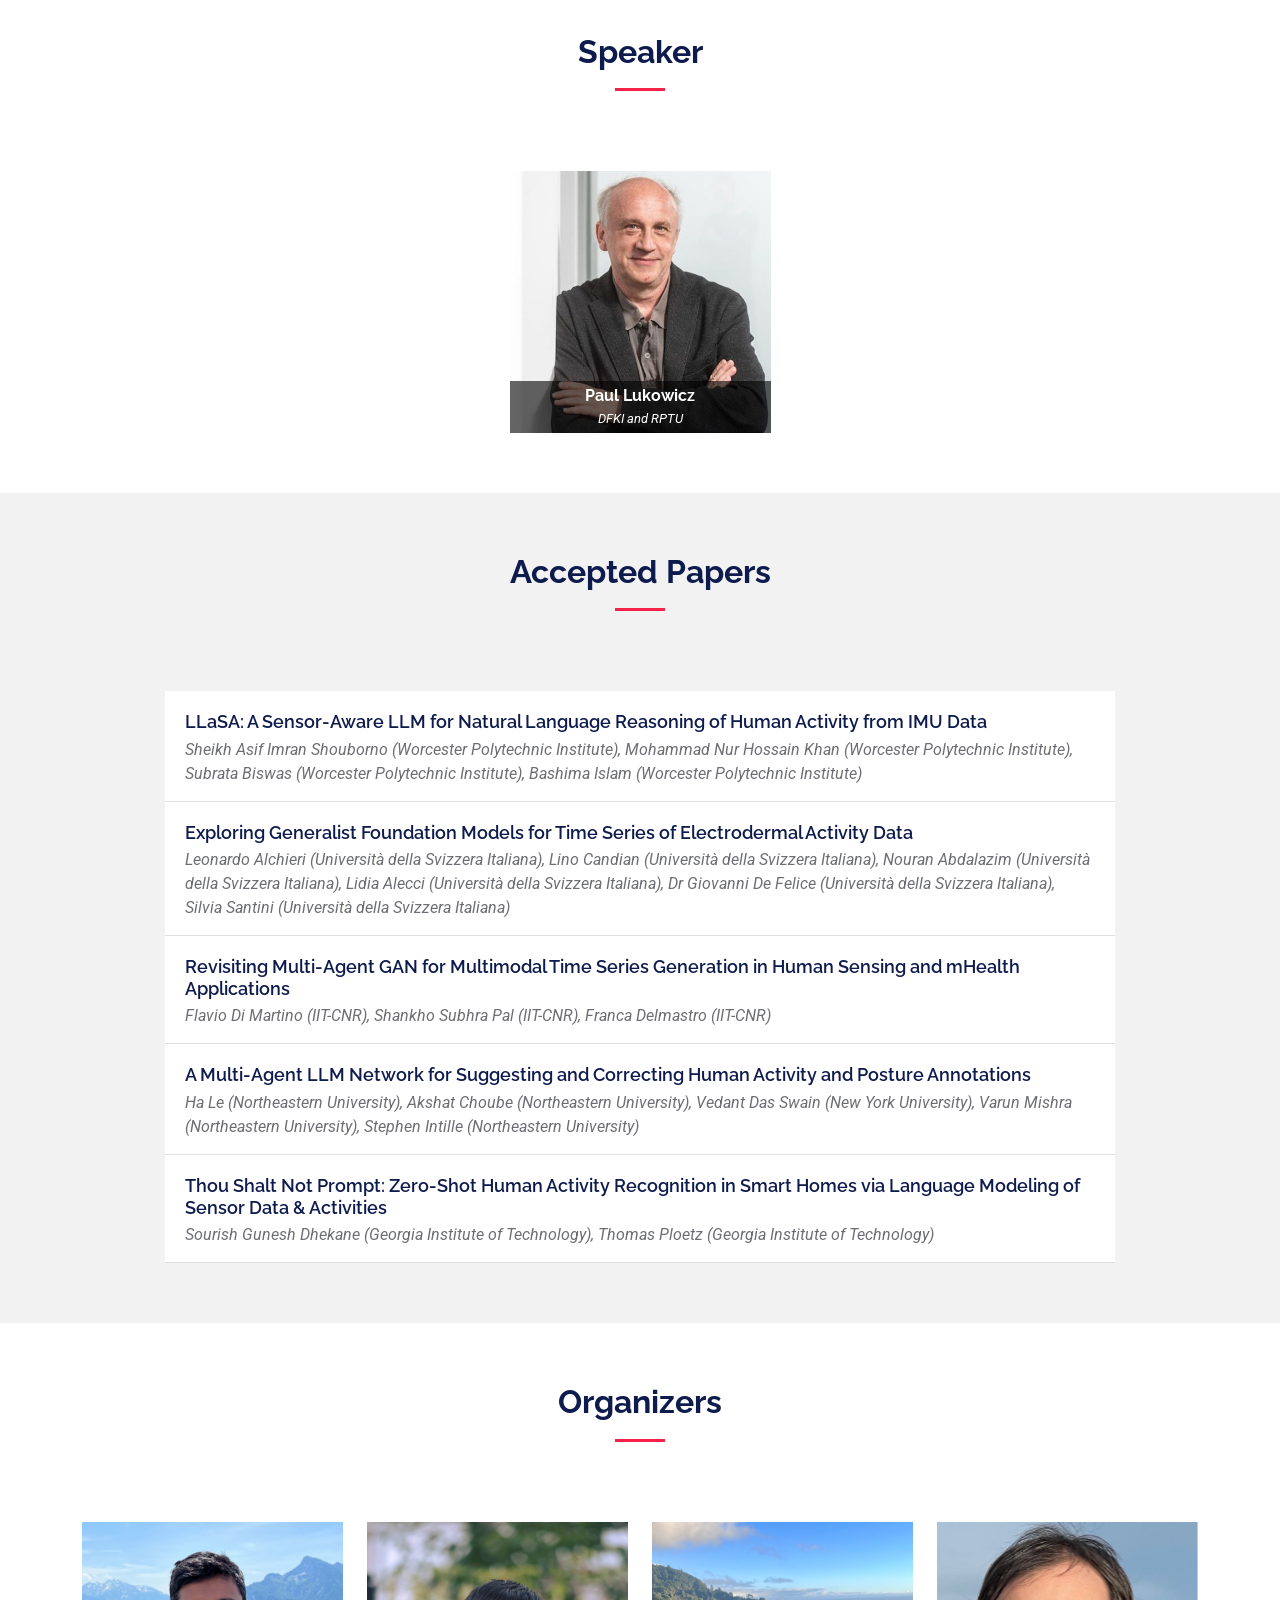
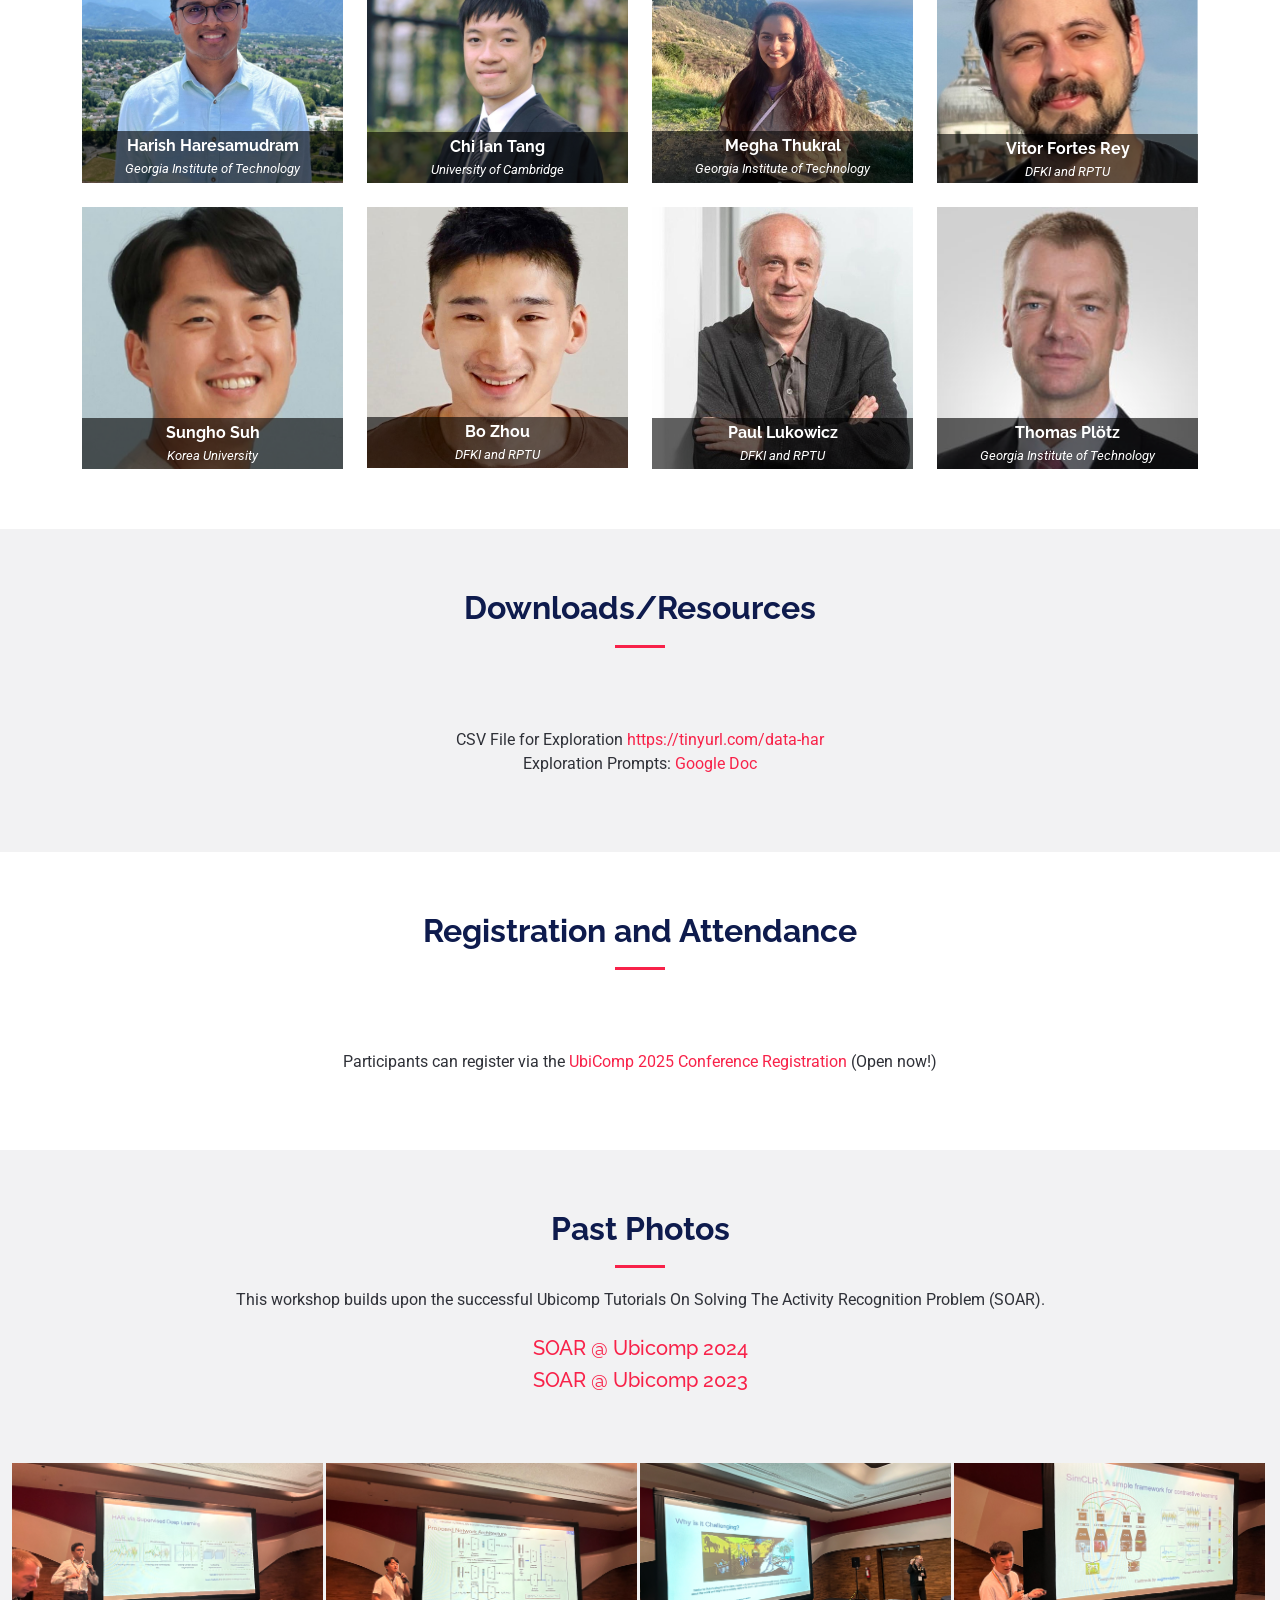
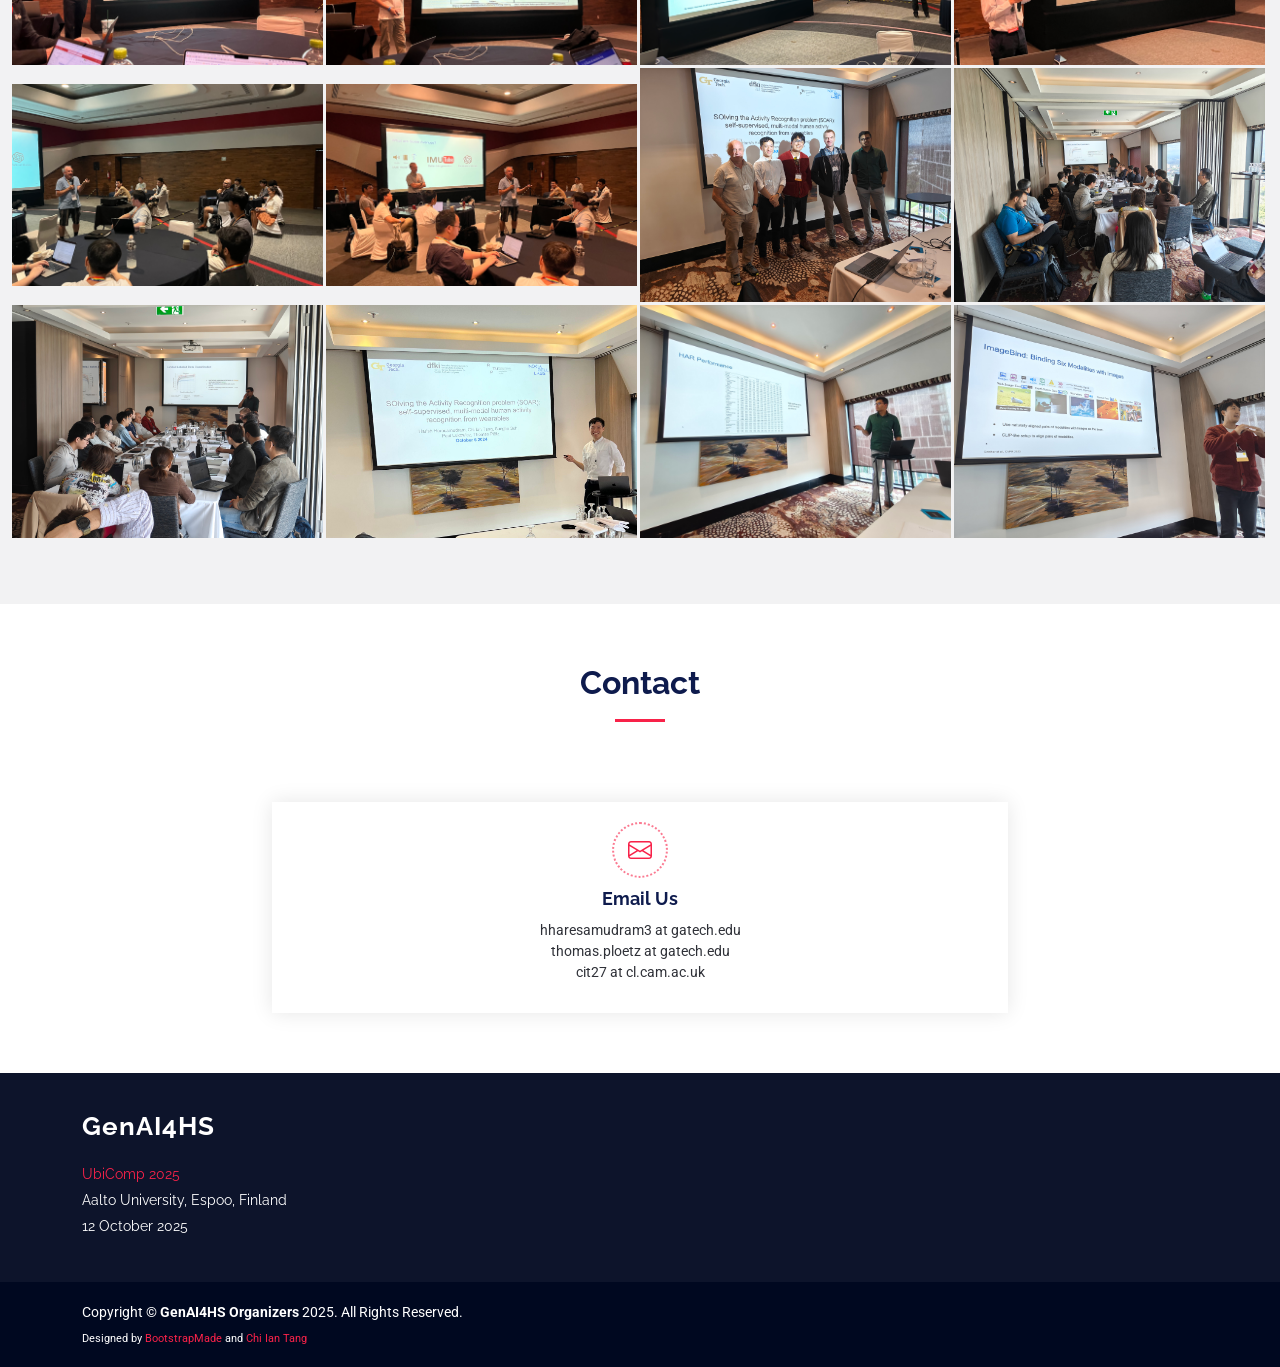
==== commit f3e28b1d: "Update index.html" ====
--- a/index.html
+++ b/index.html
@@ -532,7 +532,9 @@
         <div class="row justify-content-center">
           
           <div class="col-12 text-center">
-            <p>More information will be available soon.</p>
+            <p>CSV File for Exploration <a href="https://tinyurl.com/data-har">https://tinyurl.com/data-har</a> <br>
+            Exploration Prompts: <a href="https://docs.google.com/document/d/1F1WgCF69DyiztpBjEwIUXzB8R36AIzvrdlJLgAgQ_AA/edit?tab=t.0">Google Doc</a></p>
+        
           </div>
           
         </div>
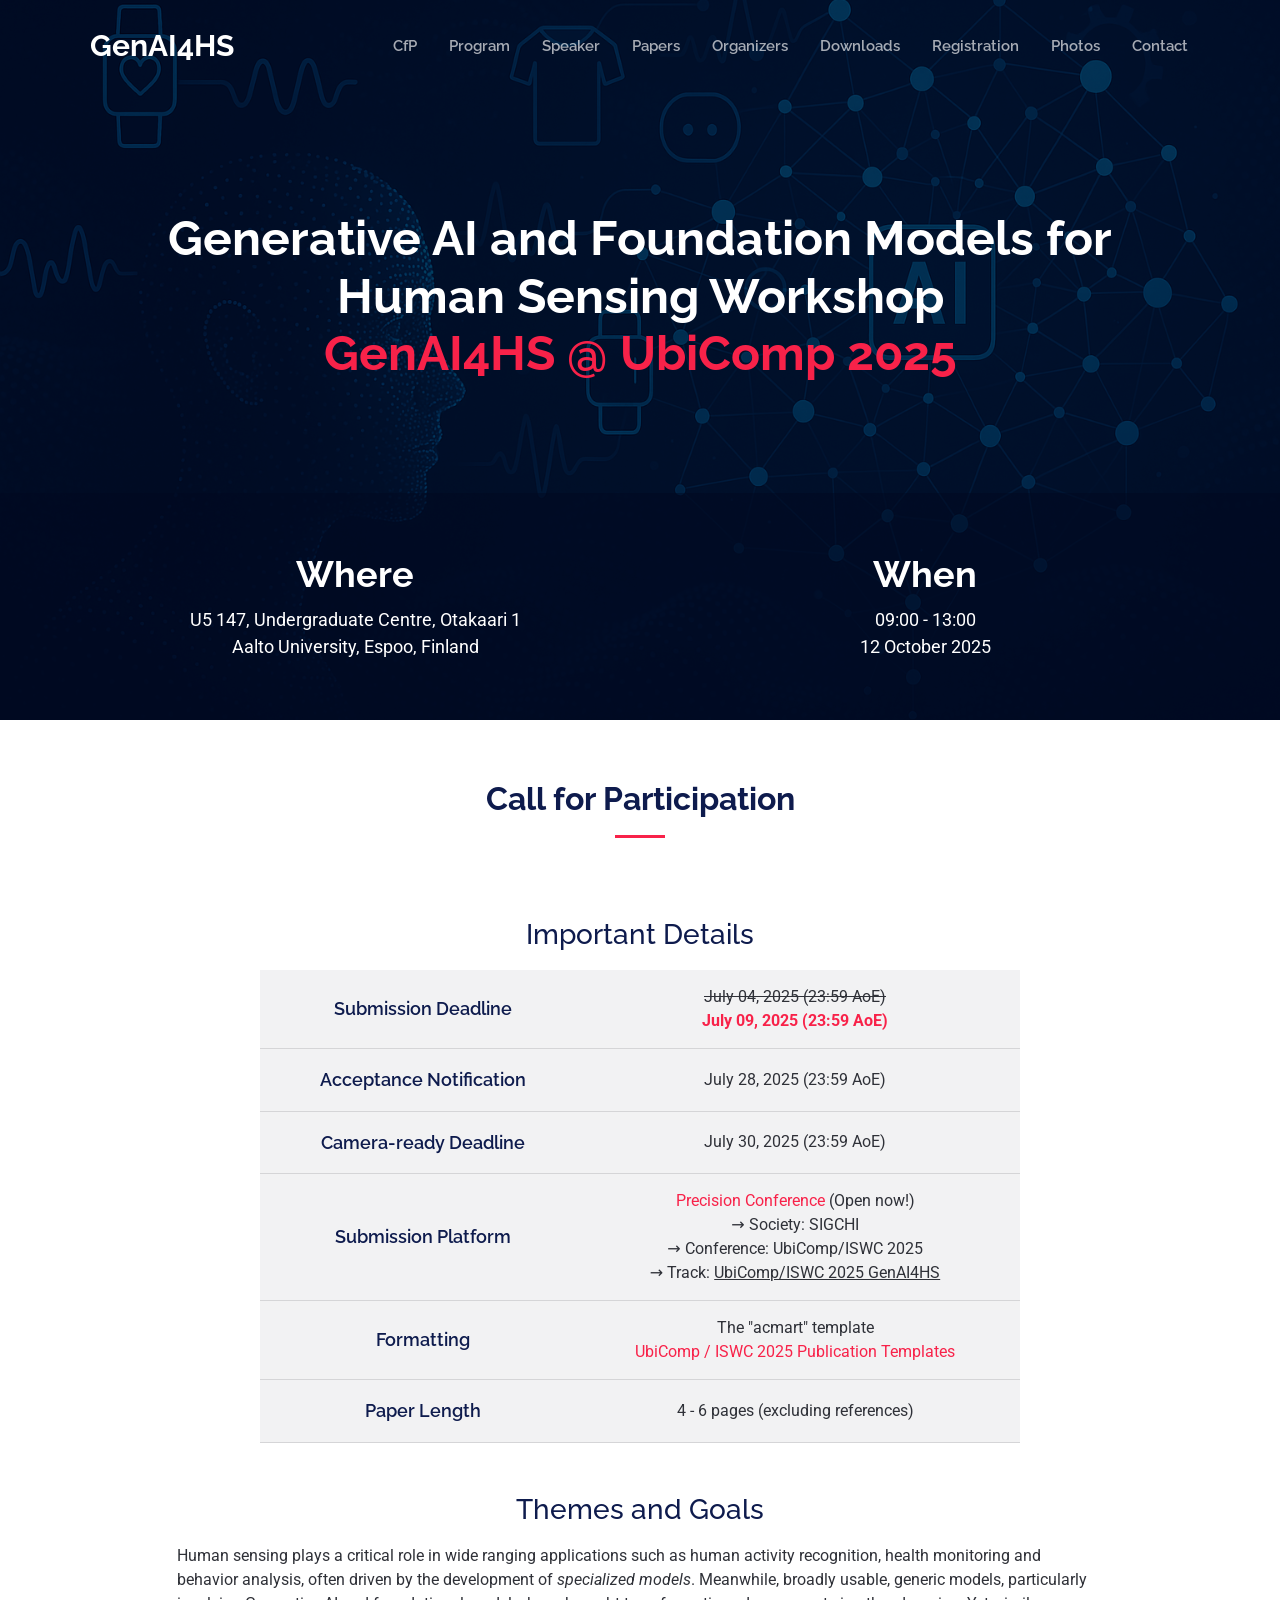
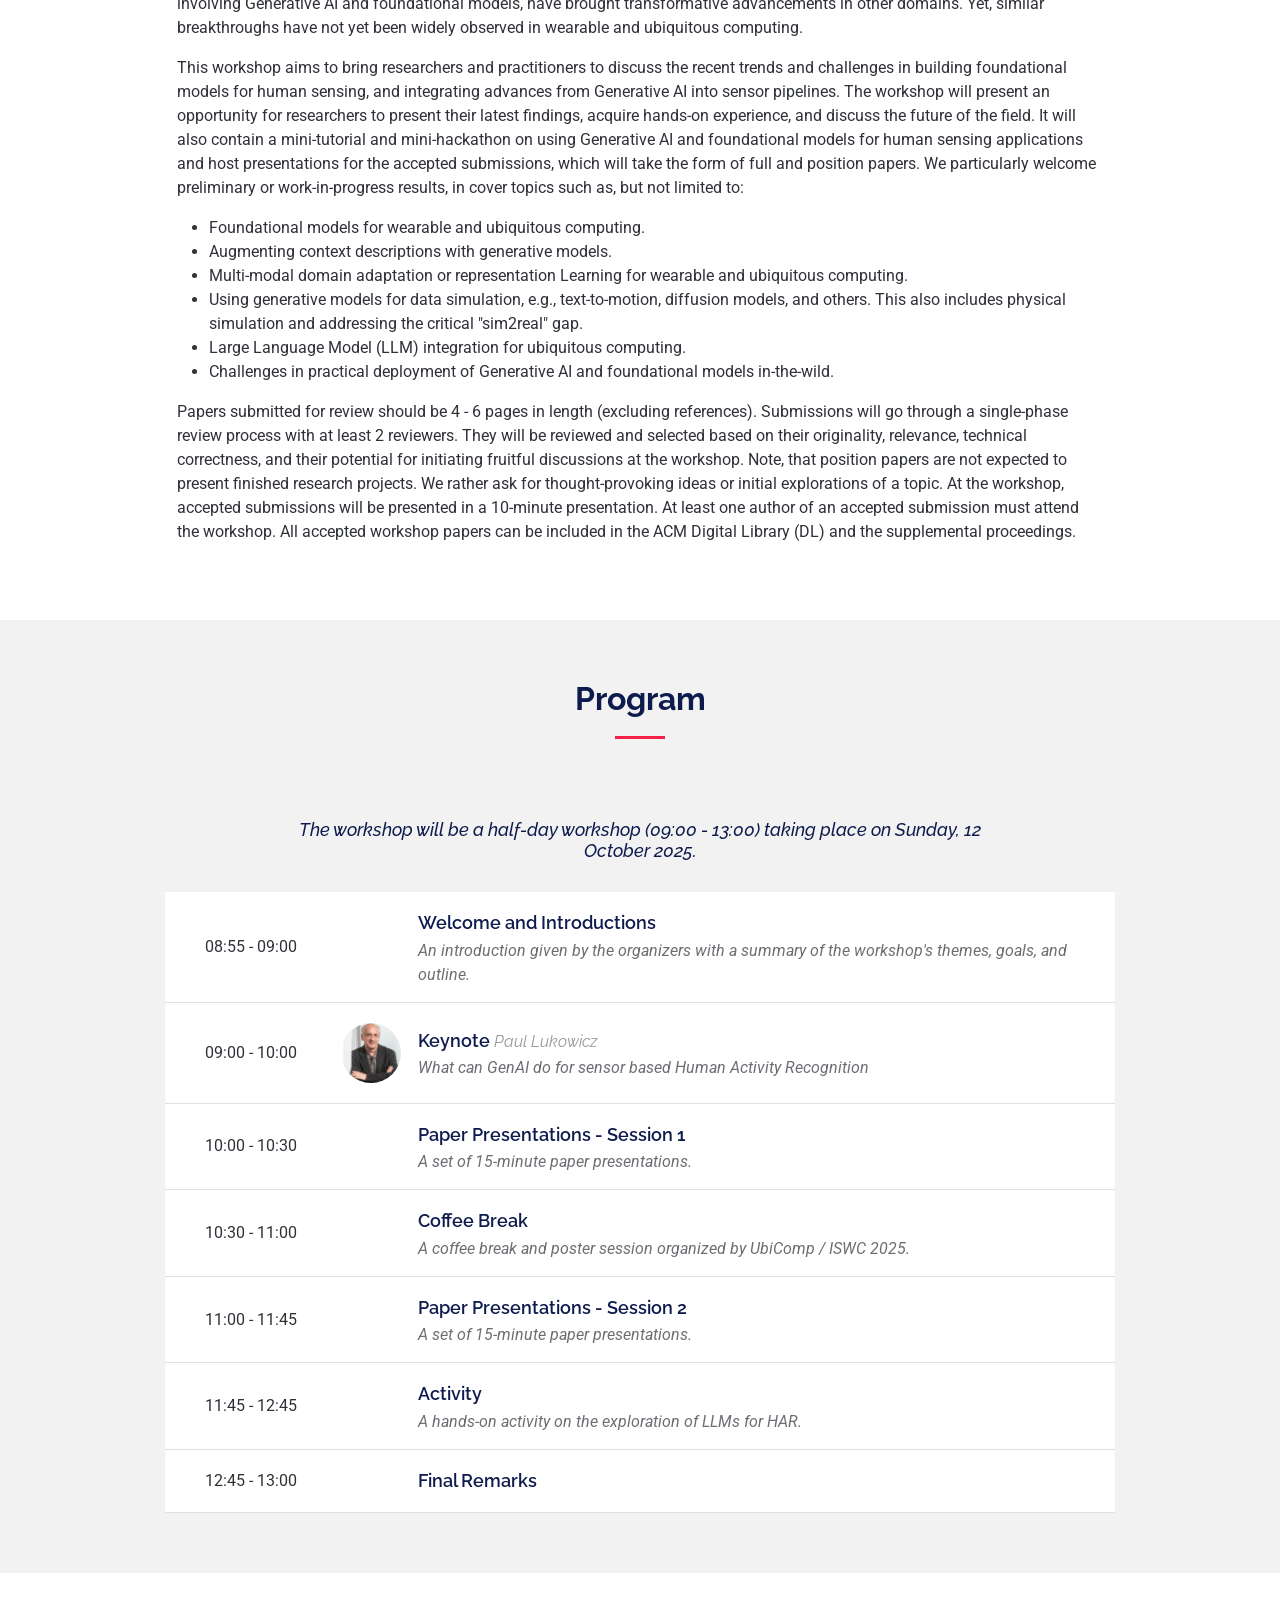
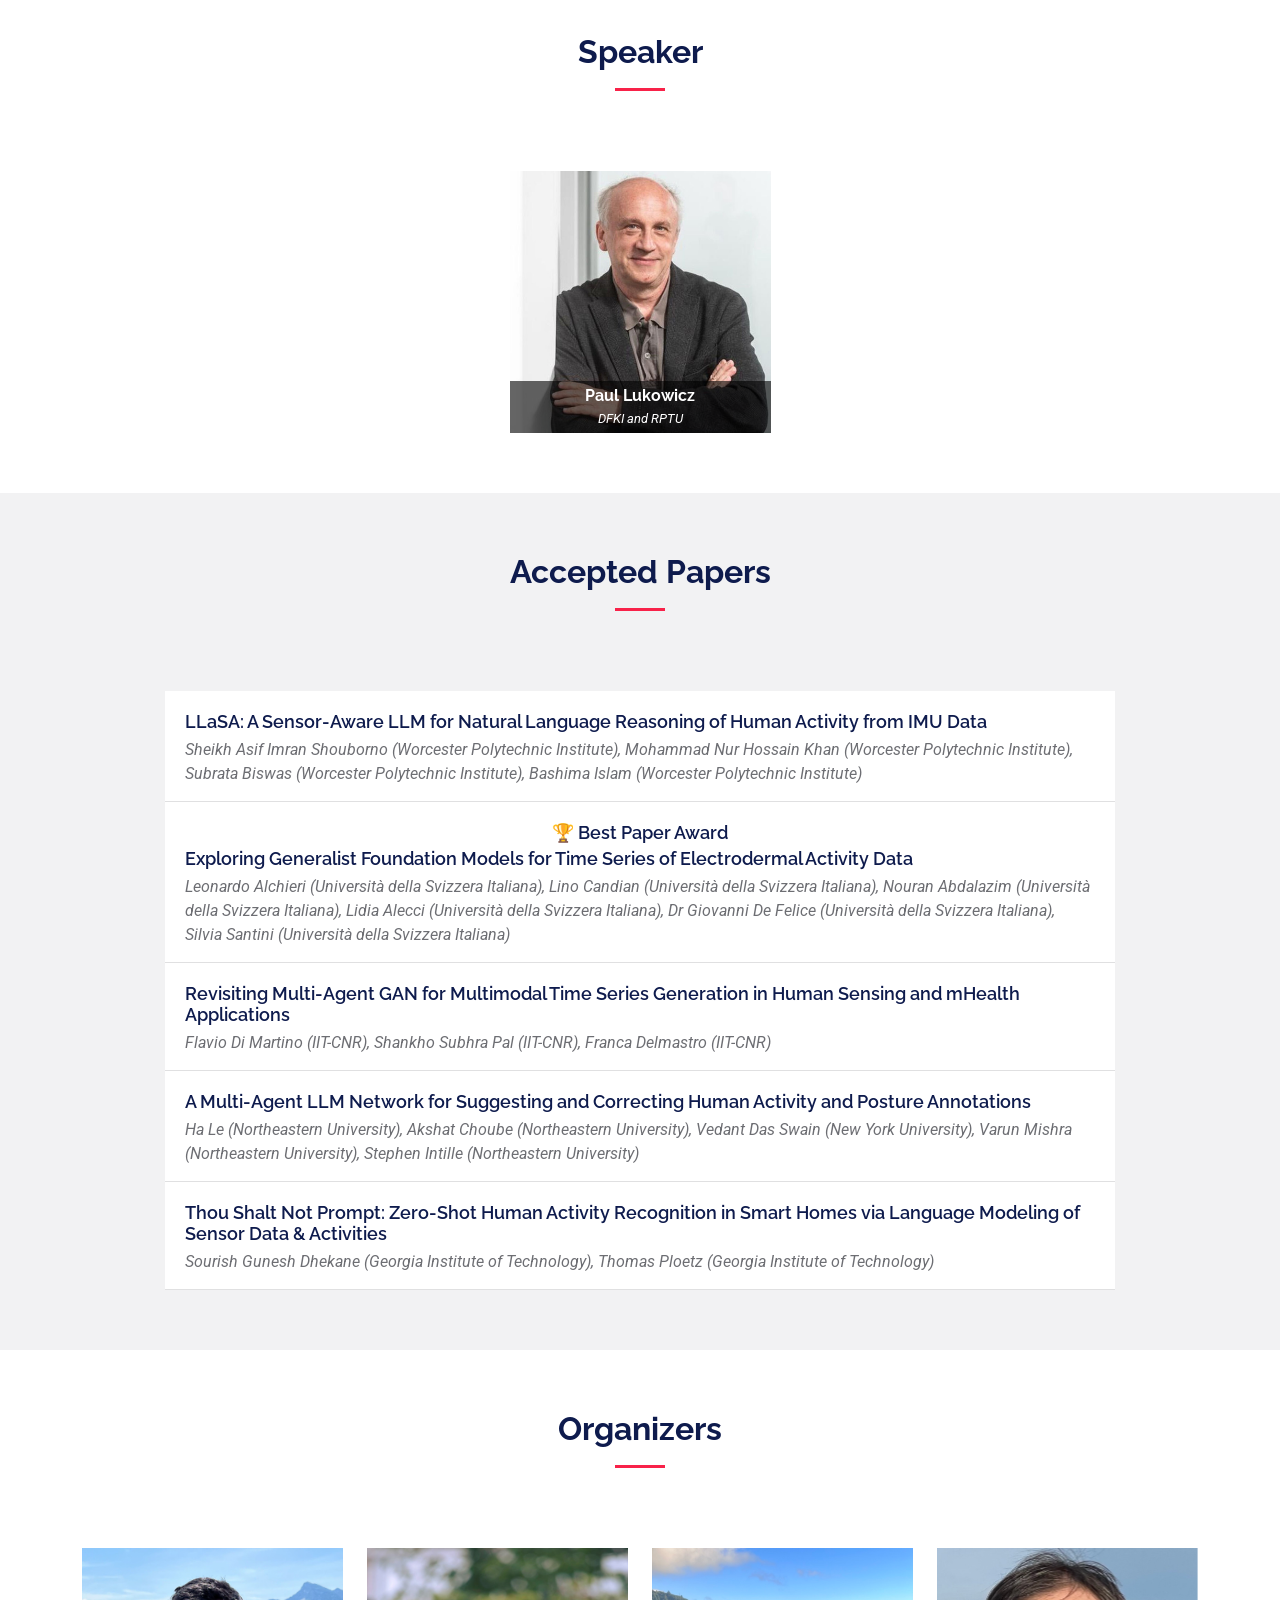
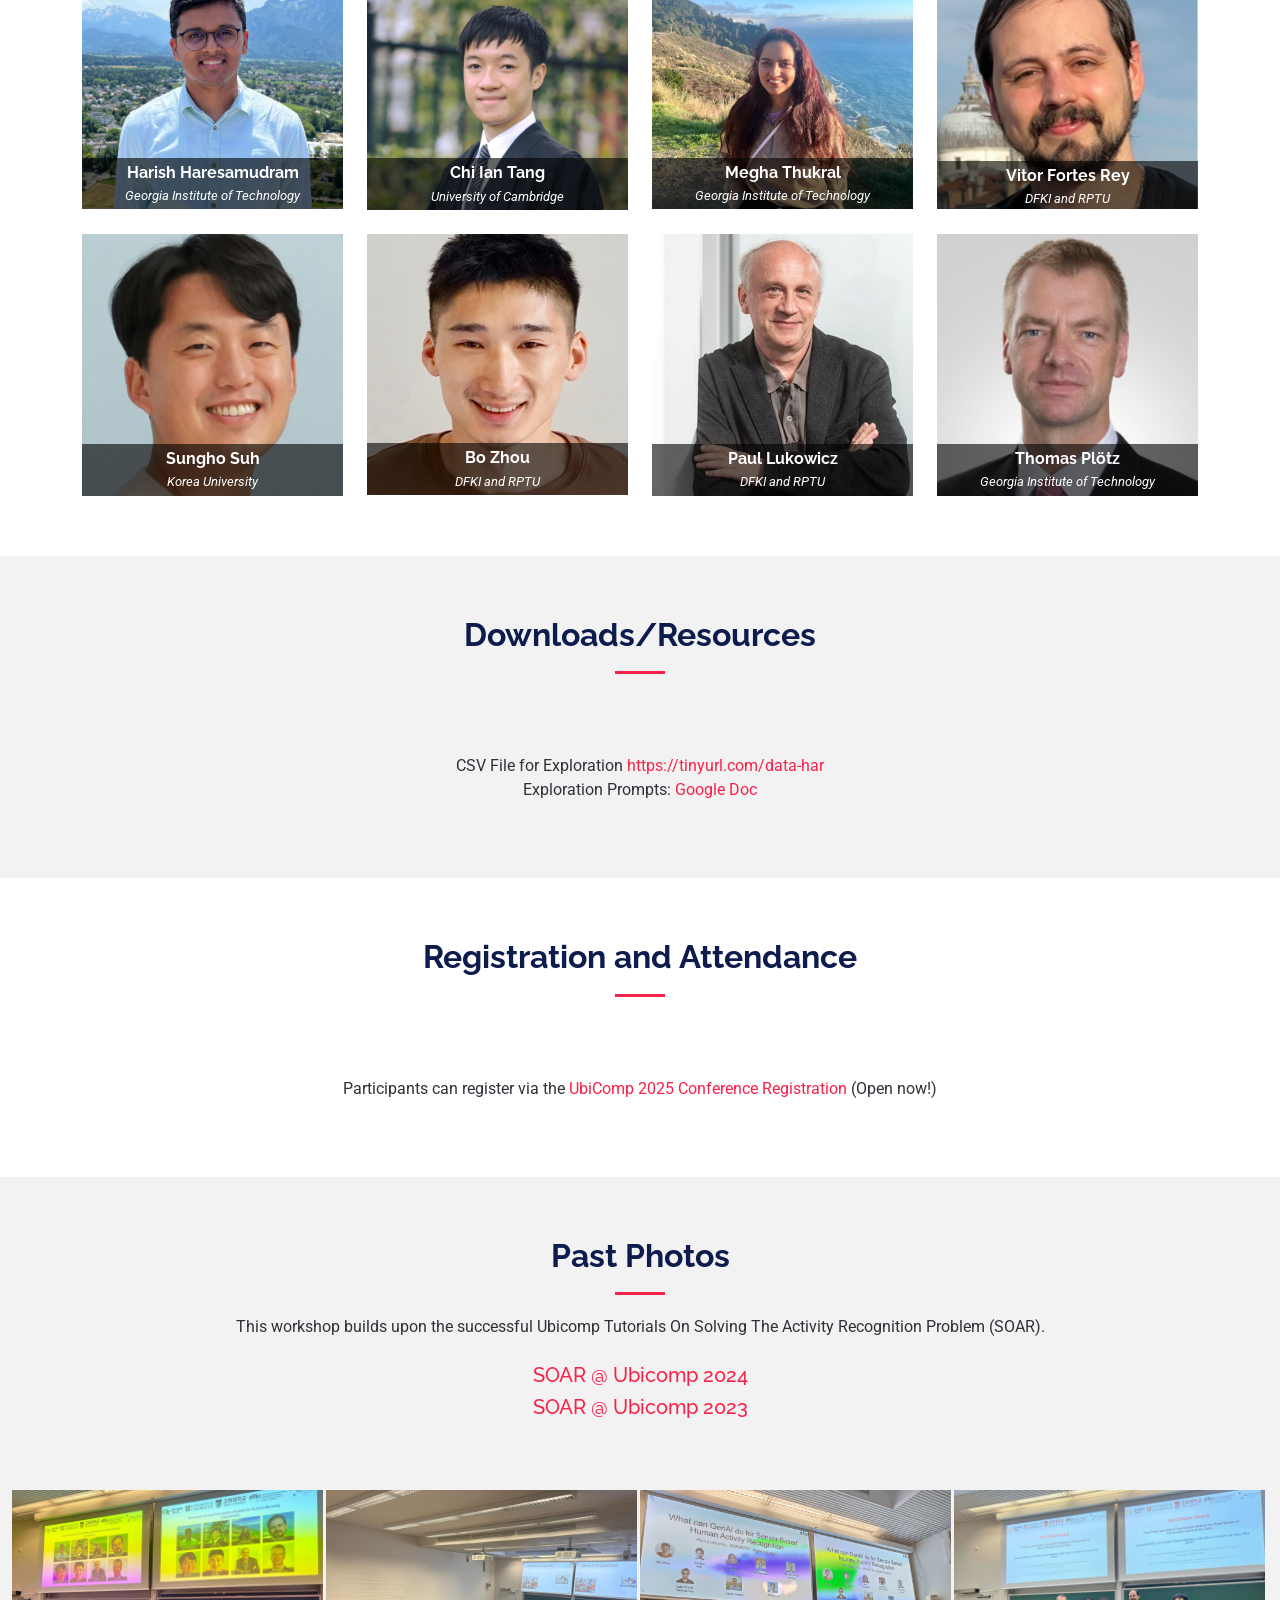
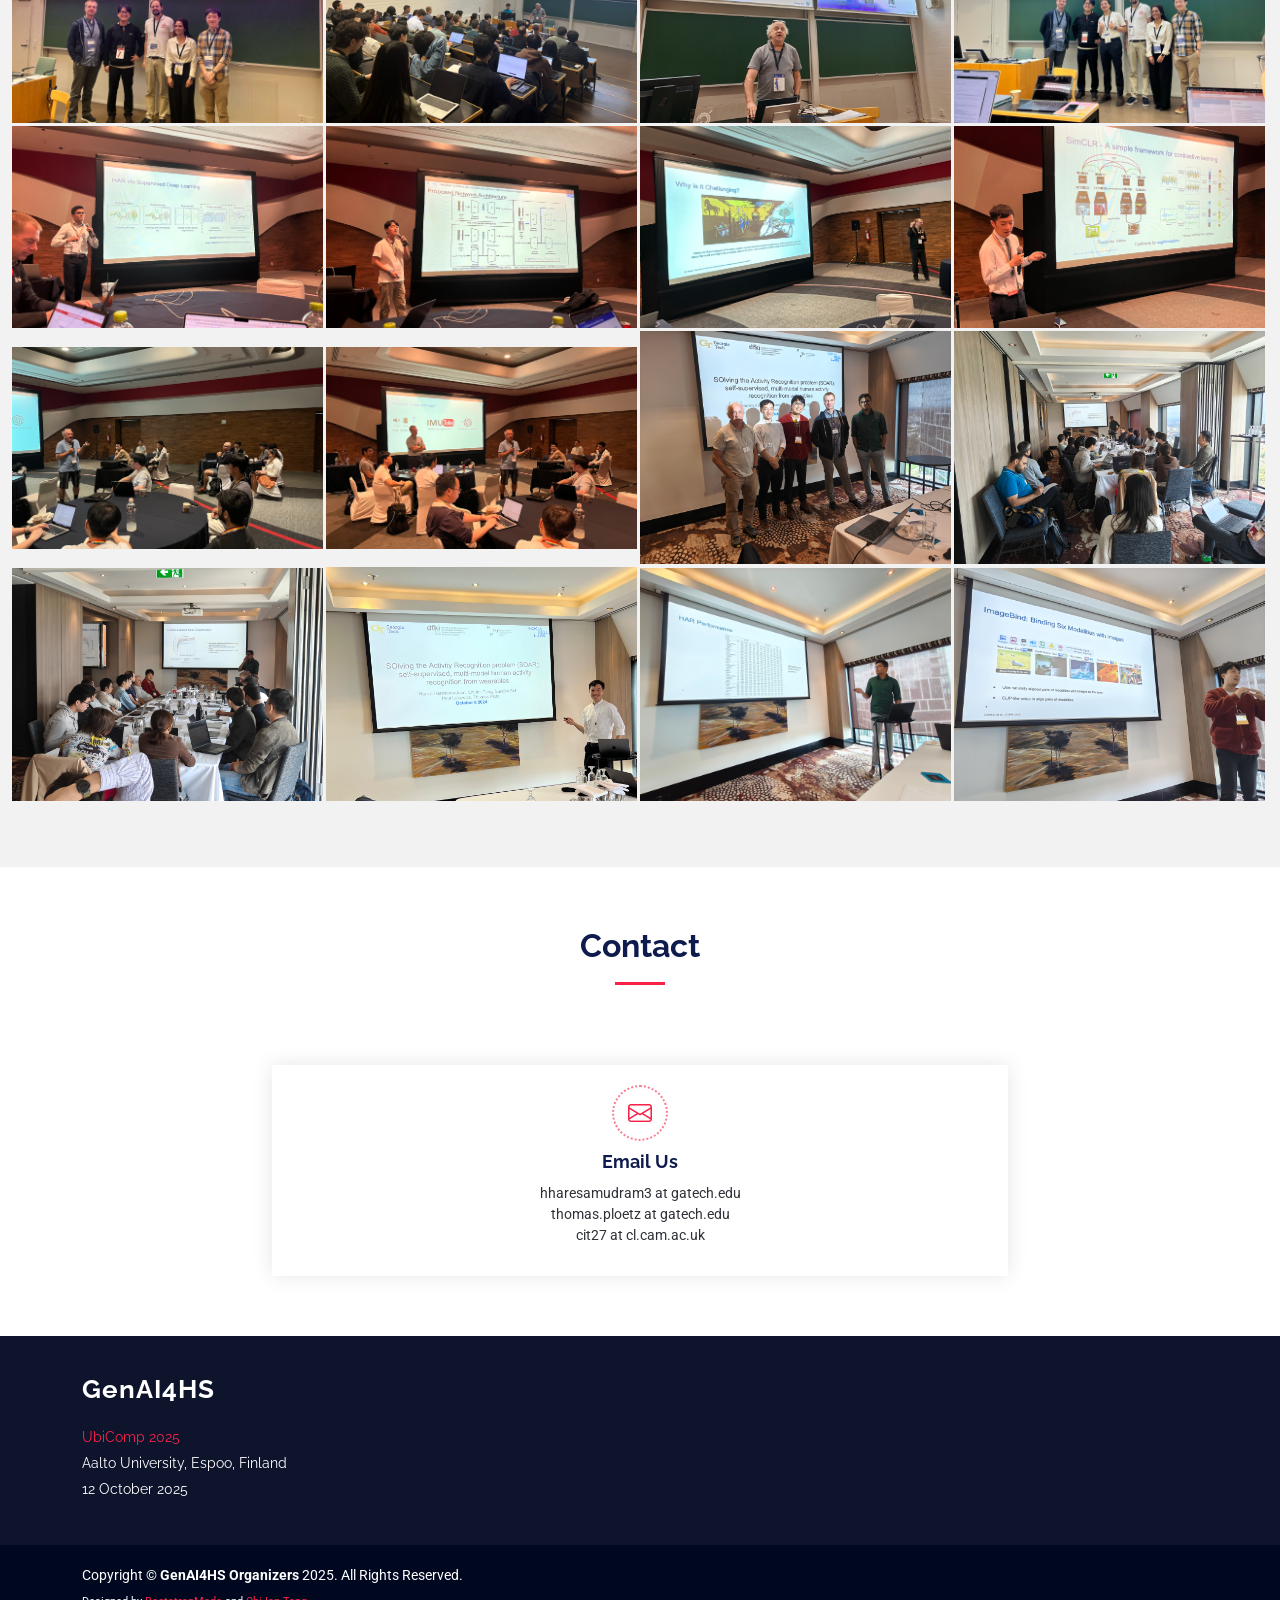
==== commit b3ba600e: "2025-10-20" ====
--- a/index.html
+++ b/index.html
@@ -340,6 +340,7 @@
 
             <div class="row schedule-item">
               <div class="col-md-12 align-self-center">
+                <span class="text-md-center"><h4>🏆 Best Paper Award</h4></span>
                 <h4>Exploring Generalist Foundation Models for Time Series of Electrodermal Activity Data</h4>
                 <p>Leonardo Alchieri (Università della Svizzera Italiana), Lino Candian (Università della Svizzera Italiana), Nouran Abdalazim (Università della Svizzera Italiana), Lidia Alecci (Università della Svizzera Italiana), Dr Giovanni De Felice (Università della Svizzera Italiana), Silvia Santini (Università della Svizzera Italiana)</p>
               </div>
@@ -580,6 +581,38 @@
 
       <div class="container-fluid venue-gallery-container">
         <div class="row g-0 align-items-center justify-content-center">
+
+          <div class="col-lg-3 col-md-4">
+            <div class="venue-gallery">
+              <a href="assets/img/photos-gallery/2025-1.jpg" class="glightbox" data-gall="venue-gallery">
+                <img src="assets/img/photos-gallery/2025-1.jpg" alt="" class="img-fluid">
+              </a>
+            </div>
+          </div>
+
+          <div class="col-lg-3 col-md-4">
+            <div class="venue-gallery">
+              <a href="assets/img/photos-gallery/2025-2.jpg" class="glightbox" data-gall="venue-gallery">
+                <img src="assets/img/photos-gallery/2025-2.jpg" alt="" class="img-fluid">
+              </a>
+            </div>
+          </div>
+
+          <div class="col-lg-3 col-md-4">
+            <div class="venue-gallery">
+              <a href="assets/img/photos-gallery/2025-3.jpg" class="glightbox" data-gall="venue-gallery">
+                <img src="assets/img/photos-gallery/2025-3.jpg" alt="" class="img-fluid">
+              </a>
+            </div>
+          </div>
+
+          <div class="col-lg-3 col-md-4">
+            <div class="venue-gallery">
+              <a href="assets/img/photos-gallery/2025-4.jpg" class="glightbox" data-gall="venue-gallery">
+                <img src="assets/img/photos-gallery/2025-4.jpg" alt="" class="img-fluid">
+              </a>
+            </div>
+          </div>
 
           <div class="col-lg-3 col-md-4">
             <div class="venue-gallery">
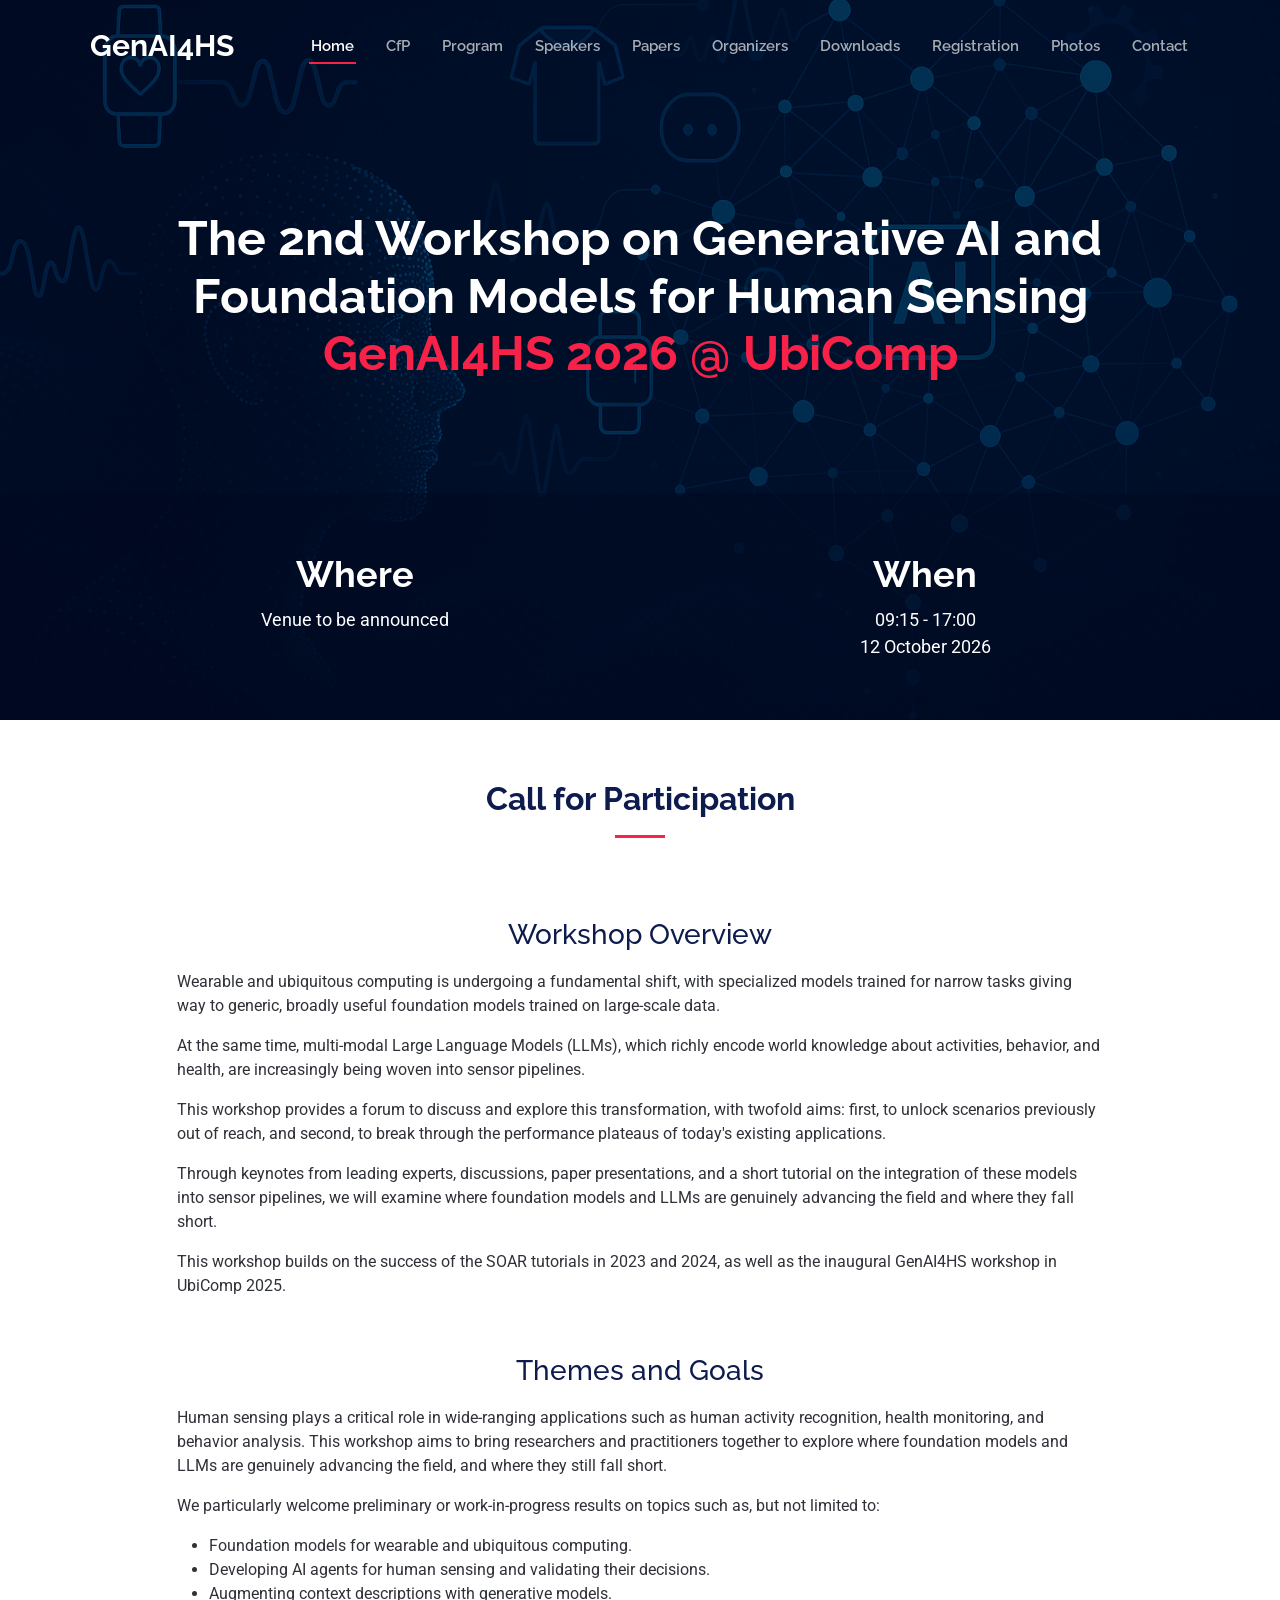
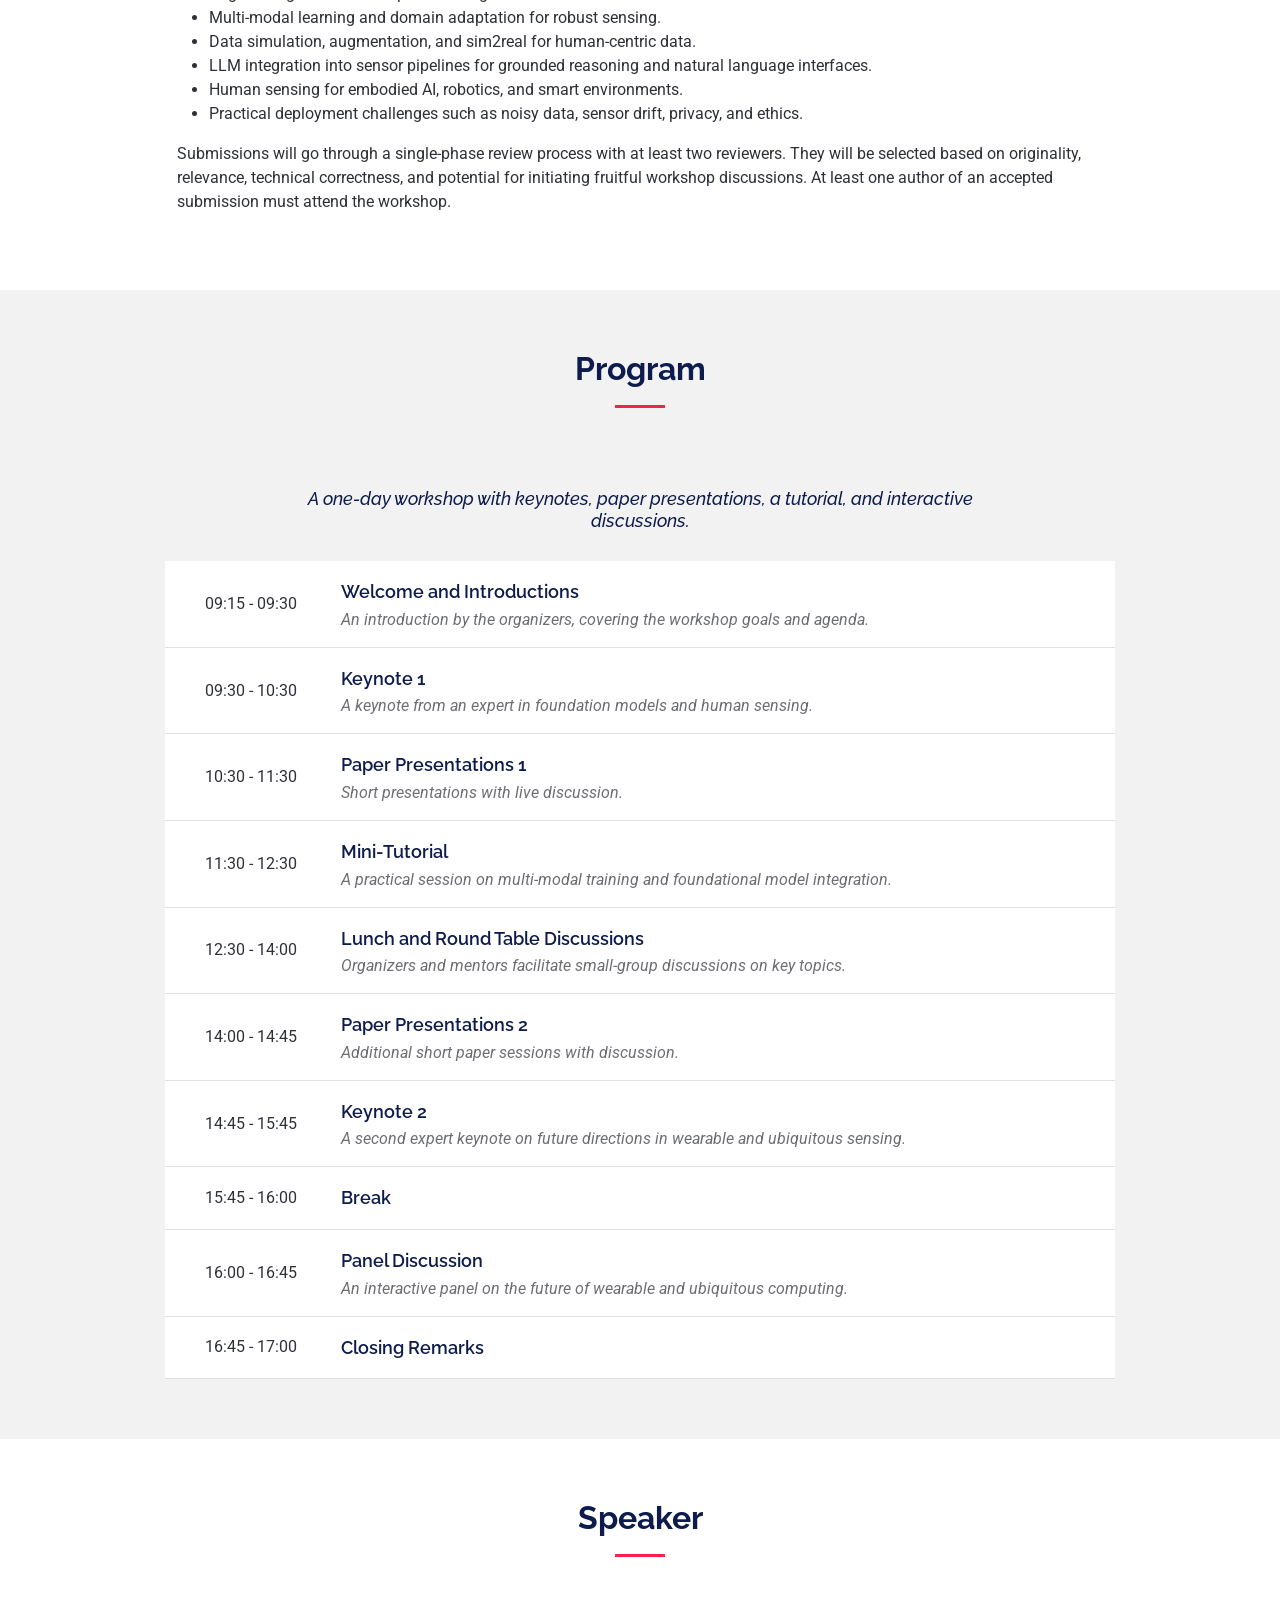
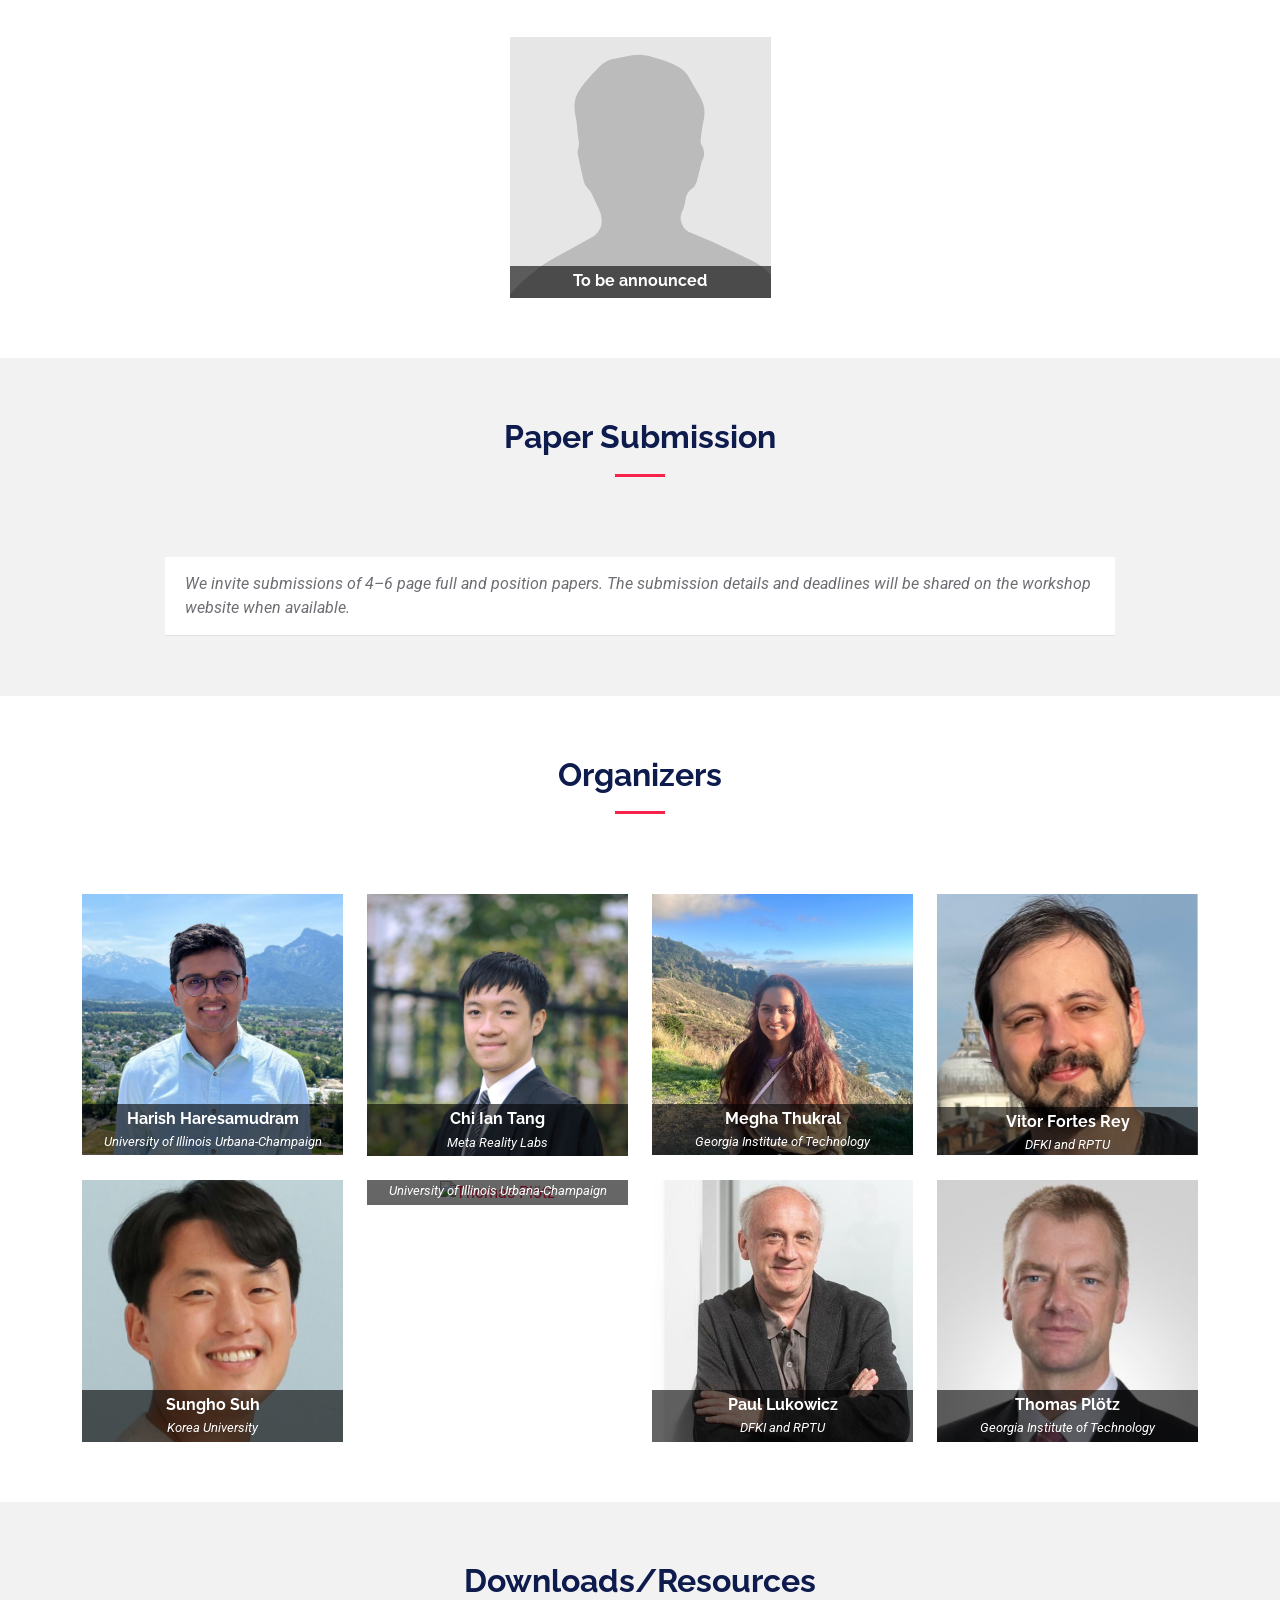
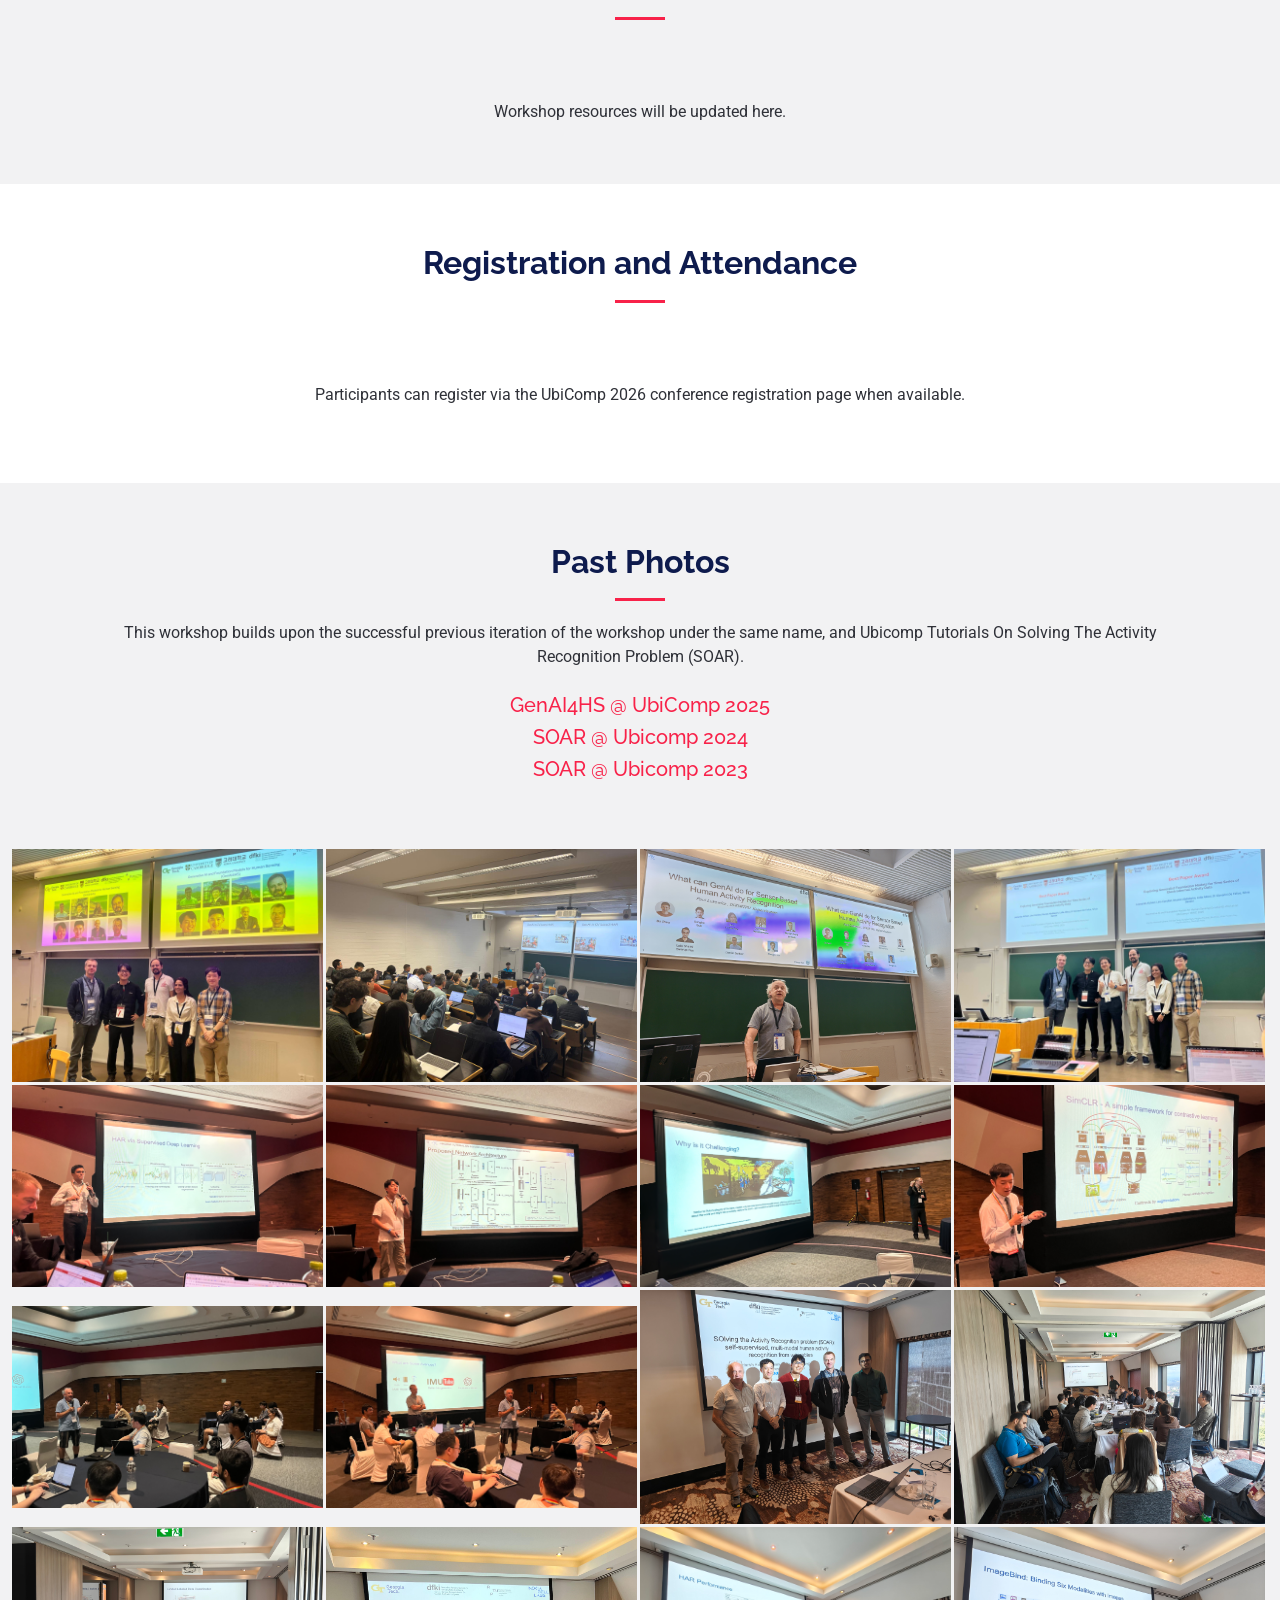
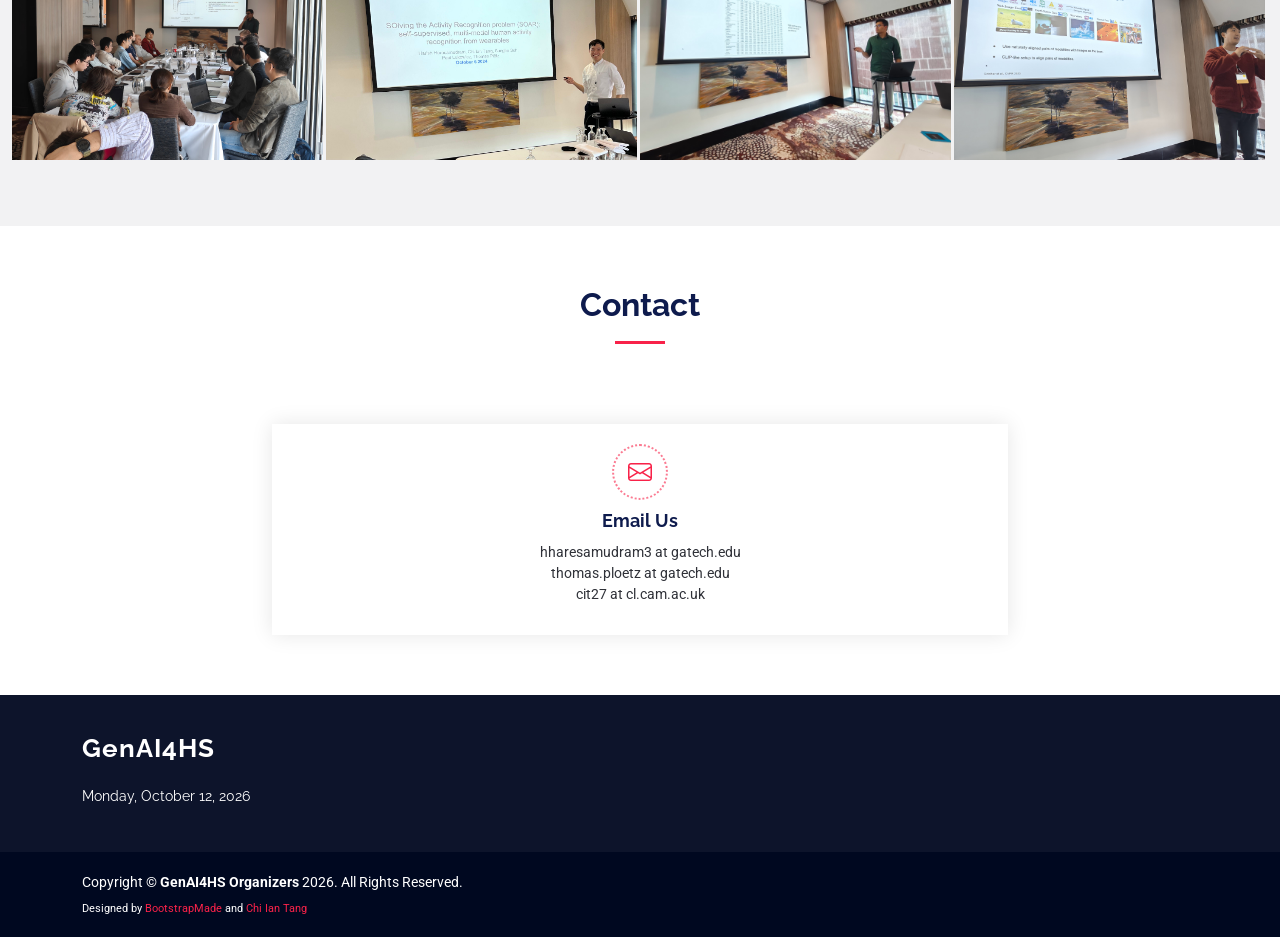
==== commit b056a0a1: "Update 2026-05-24" ====
--- a/index.html
+++ b/index.html
@@ -4,10 +4,9 @@
 <head>
   <meta charset="utf-8">
   <meta content="width=device-width, initial-scale=1.0" name="viewport">
-  <title>GenAI4HS @ UbiComp - Generative AI and Foundation Models for Human Sensing Workshop</title>
-  <meta name="description" content="Website for the Generative AI and Foundation Models for Human Sensing Workshop at UbiComp 2025">
-  <meta name="keywords" content="">
-  <meta name="google-site-verification" content="wwxF5hFDv2ZT9hLvO6d-R1CFPOAQHqjO5qpKX6VJNQE" />
+  <title>GenAI4HS 2026</title>
+  <meta name="description" content="GenAI4HS 2026 workshop website for generative AI and foundation models in human sensing.">
+  <meta name="keywords" content="GenAI4HS, human sensing, generative AI, foundation models, UbiComp 2026">
 
   <!-- Favicons -->
   <link rel="icon" href="https://www.ubicomp.org/ubicomp-iswc-2025/wp-content/uploads/2024/12/Ubicomp_2025_icon-200x200.png" sizes="192x192">
@@ -44,16 +43,15 @@
     <div class="container-fluid container-xl position-relative d-flex align-items-center" style="padding: 0 20px 0 20px;">
 
       <a href="#hero" class="logo d-flex align-items-center me-auto">
-        <!-- <img src="assets/img/logo.png" alt=""> -->
-        <h1 class="sitename">GenAI4HS</h1> 
+        <h1 class="sitename">GenAI4HS</h1>
       </a>
 
       <nav id="navmenu" class="navmenu">
         <ul>
-          <!-- <li><a href="#hero" class="active">Home<br></a></li> -->
+          <li><a href="#hero" class="active">Home</a></li>
           <li><a href="#cfp">CfP</a></li>
           <li><a href="#schedule">Program</a></li>
-          <li><a href="#speakers">Speaker</a></li>
+          <li><a href="#speakers">Speakers</a></li>
           <li><a href="#papers">Papers</a></li>
           <li><a href="#organizers">Organizers</a></li>
           <li><a href="#downloads">Downloads</a></li>
@@ -64,8 +62,6 @@
         <i class="mobile-nav-toggle d-xl-none bi bi-list"></i>
       </nav>
 
-      <!-- <a class="cta-btn d-none d-xl-block" href="#submission">Submission</a> -->
-
     </div>
   </header>
 
@@ -76,96 +72,53 @@
 
       <img src="assets/img/GenAI4HS_teaser.png" alt="" data-aos="fade-in" class="">
 
-
       <div class="container d-flex flex-column align-items-center text-center mt-auto">
-        <h2 data-aos="fade-in" class="">
-          Generative AI and Foundation Models for Human Sensing Workshop
-        </h2>
-        <h2 data-aos="fade-in" class="">
-          <span>GenAI4HS <a href="https://www.ubicomp.org/ubicomp-iswc-2025/"> @ UbiComp 2025</a></span>
-        </h2>
-        <!-- <p>
-          12-13 October 2025, Aalto University, Espoo, Finland
-        </p> -->
-        <!-- <div class="">
-          <a href="https://www.youtube.com/watch?v=" class="glightbox pulsating-play-btn mt-3"></a>
-        </div> -->
+        <h2 data-aos="fade-in">The 2nd Workshop on Generative AI and Foundation Models for Human Sensing</h2>
+        <h2 data-aos="fade-in"><span>GenAI4HS 2026 <a href="https://sigchi.org/events/ubicomp-iswc-2026/"> @ UbiComp</a></span></h2>
+
       </div>
 
       <div class="about-info mt-auto position-relative">
-
         <div class="container position-relative" data-aos="fade-in">
           <div class="row">
-            <!-- <div class="col-lg-6">
-              <h2>About The Event</h2>
-              <p></p>
-            </div> -->
             <div class="col-lg-6 text-center">
               <h2>Where</h2>
-              <p style="font-size: large;">U5 147, Undergraduate Centre, Otakaari 1<br>Aalto University, Espoo, Finland</p>
+              <p style="font-size: large;">Venue to be announced</p>
             </div>
             <div class="col-lg-6 text-center">
               <h2>When</h2>
-              <p style="font-size: large;">09:00 - 13:00<br>12 October 2025</p>
-            </div>
-          </div>
-        </div>
-      </div>
-      
+              <p style="font-size: large;">09:15 - 17:00<br>12 October 2026</p>
+            </div>
+          </div>
+        </div>
+      </div>
+
     </section><!-- /Hero Section -->
-    
-    
+
     <!-- CfP Section -->
     <section id="cfp" class="section">
-      
-      <!-- Section Title -->
       <div class="container section-title">
         <h2>Call for Participation</h2>
-      </div><!-- End Section Title -->
+      </div>
 
       <div class="container schedule">
-
         <div class="tab-content row justify-content-center" style="margin-bottom: 10px;">
           <div class="col-10 col-lg-8 text-center">
-            <h3>Important Details</h3>
-          </div>
-        </div>
-
-        <!-- Put a summary table of important dates and submission link here -->
-        <div class="tab-content row justify-content-center">
-
-          <div role="tabpanel" class="col-10 col-lg-8" style="background-color: #f2f2f3;">
-
-            <div class="row schedule-item"> 
-              <div class="col-md-5 align-self-center text-md-center"><h4>Submission Deadline</h4></div>
-              <div class="col-md-7 align-self-center text-md-center"><time><del>July 04, 2025 (23:59 AoE)</del></time><br><time><span style="color: var(--accent-color);"><strong>July 09, 2025 (23:59 AoE)</strong></span></time></div>
-            </div>
-            <div class="row schedule-item"> 
-              <div class="col-md-5 align-self-center text-md-center"><h4>Acceptance Notification</h4></div>
-              <div class="col-md-7 align-self-center text-md-center"><time>July 28, 2025 (23:59 AoE)</time></div>
-            </div>
-            <div class="row schedule-item"> 
-              <div class="col-md-5 align-self-center text-md-center"><h4>Camera-ready Deadline</h4></div>
-              <div class="col-md-7 align-self-center text-md-center"><time>July 30, 2025 (23:59 AoE)</time></div>
-            </div>
-            <div class="row schedule-item"> 
-              <div class="col-md-5 align-self-center text-md-center"><h4>Submission Platform</h4></div>
-              <div class="col-md-7 align-self-center text-md-center"><a href="https://new.precisionconference.com/submissions">Precision Conference</a> (Open now!) <br> → Society: SIGCHI <br> → Conference: UbiComp/ISWC 2025 <br> → Track: <u>UbiComp/ISWC 2025 GenAI4HS</u></div>
-            </div>
-            <div class="row schedule-item"> 
-              <div class="col-md-5 align-self-center text-md-center"><h4>Formatting</h4></div>
-              <div class="col-md-7 align-self-center text-md-center">The "acmart" template <br><a href="https://www.ubicomp.org/ubicomp-iswc-2025/authors/formatting/">UbiComp / ISWC 2025 Publication Templates</a></div>
-            </div>
-            <div class="row schedule-item"> 
-              <div class="col-md-5 align-self-center text-md-center"><h4>Paper Length</h4></div>
-              <div class="col-md-7 align-self-center text-md-center">4 - 6 pages (excluding references)</div>
-            </div>
-          </div>
-        </div>
-        
-        <div style="margin-top: 50px;"></div>
-
-        <div class="tab-content row justify-content-center" style="margin-bottom: 10px;">
+            <h3>Workshop Overview</h3>
+          </div>
+        </div>
+
+        <div class="row justify-content-center">
+          <div class="col-10">
+            <p>Wearable and ubiquitous computing is undergoing a fundamental shift, with specialized models trained for narrow tasks giving way to generic, broadly useful foundation models trained on large-scale data.</p>
+            <p>At the same time, multi-modal Large Language Models (LLMs), which richly encode world knowledge about activities, behavior, and health, are increasingly being woven into sensor pipelines.</p>
+            <p>This workshop provides a forum to discuss and explore this transformation, with twofold aims: first, to unlock scenarios previously out of reach, and second, to break through the performance plateaus of today's existing applications.</p>
+            <p>Through keynotes from leading experts, discussions, paper presentations, and a short tutorial on the integration of these models into sensor pipelines, we will examine where foundation models and LLMs are genuinely advancing the field and where they fall short.</p>
+            <p>This workshop builds on the success of the SOAR tutorials in 2023 and 2024, as well as the inaugural GenAI4HS workshop in UbiComp 2025.</p>
+          </div>
+        </div>
+
+        <div class="tab-content row justify-content-center" style="margin-top: 40px; margin-bottom: 10px;">
           <div class="col-10 col-lg-8 text-center">
             <h3>Themes and Goals</h3>
           </div>
@@ -173,113 +126,108 @@
 
         <div class="row justify-content-center">
           <div class="col-10">
-            <p>Human sensing plays a critical role in wide ranging applications such as human activity recognition, health monitoring and behavior analysis, often driven by the development of <em>specialized models</em>. Meanwhile, broadly usable, generic models, particularly involving Generative AI and foundational models, have brought transformative advancements in other domains. Yet, similar breakthroughs have not yet been widely observed in wearable and ubiquitous computing.</p>
-            <p>This workshop aims to bring researchers and practitioners to discuss the recent trends and challenges in building foundational models for human sensing, and integrating advances from Generative AI into sensor pipelines. The workshop will present an opportunity for researchers to present their latest findings, acquire hands-on experience, and discuss the future of the field. It will also contain a mini-tutorial and mini-hackathon on using Generative AI and foundational models for human sensing applications and host presentations for the accepted submissions, which will take the form of full and position papers. We particularly welcome preliminary or work-in-progress results, in cover topics such as, but not limited to:</p>
+            <p>Human sensing plays a critical role in wide-ranging applications such as human activity recognition, health monitoring, and behavior analysis. This workshop aims to bring researchers and practitioners together to explore where foundation models and LLMs are genuinely advancing the field, and where they still fall short.</p>
+            <p>We particularly welcome preliminary or work-in-progress results on topics such as, but not limited to:</p>
             <ul>
-              <li>Foundational models for wearable and ubiquitous computing.</li>
+              <li>Foundation models for wearable and ubiquitous computing.</li>
+              <li>Developing AI agents for human sensing and validating their decisions.</li>
               <li>Augmenting context descriptions with generative models.</li>
-              <li>Multi-modal domain adaptation or representation Learning for wearable and ubiquitous computing.</li>
-              <li>Using generative models for data simulation, e.g., text-to-motion, diffusion models, and others. This also includes physical simulation and addressing the critical "sim2real" gap.</li>
-              <li>Large Language Model (LLM) integration for ubiquitous computing.</li>
-              <li>Challenges in practical deployment of Generative AI and foundational models in-the-wild.</li>
+              <li>Multi-modal learning and domain adaptation for robust sensing.</li>
+              <li>Data simulation, augmentation, and sim2real for human-centric data.</li>
+              <li>LLM integration into sensor pipelines for grounded reasoning and natural language interfaces.</li>
+              <li>Human sensing for embodied AI, robotics, and smart environments.</li>
+              <li>Practical deployment challenges such as noisy data, sensor drift, privacy, and ethics.</li>
             </ul>
-            <p>Papers submitted for review should be 4 - 6 pages in length (excluding references). Submissions will go through a single-phase review process with at least 2 reviewers. They will be reviewed and selected based on their originality, relevance, technical correctness, and their potential for initiating fruitful discussions at the workshop. Note, that position papers are not expected to present finished research projects. We rather ask for thought-provoking ideas or initial explorations of a topic. At the workshop, accepted submissions will be presented in a 10-minute presentation. At least one author of an accepted submission must attend the workshop. All accepted workshop papers can be included in the ACM Digital Library (DL) and the supplemental proceedings.</p>
-
-          </div>
-          
-        </div>
-        
-      </div>
-      
+            <p>Submissions will go through a single-phase review process with at least two reviewers. They will be selected based on originality, relevance, technical correctness, and potential for initiating fruitful workshop discussions. At least one author of an accepted submission must attend the workshop.</p>
+          </div>
+        </div>
+      </div>
     </section><!-- /CfP Section -->
-    
+
     <!-- Schedule Section -->
     <section id="schedule" class="schedule section light-background">
-      
-      <!-- Section Title -->
-      <div class="container section-title">
-        <h2>Program<br></h2>
-      </div><!-- End Section Title -->
-
-      <div class="container">
-
+      <div class="container section-title">
+        <h2>Program</h2>
+      </div>
+
+      <div class="container">
         <div class="tab-content row justify-content-center">
           <div class="col-10">
-            <h3 class="sub-heading">The workshop will be a half-day workshop (09:00 - 13:00) taking place on Sunday, 12 October 2025.</h3>
+            <h3 class="sub-heading">A one-day workshop with keynotes, paper presentations, a tutorial, and interactive discussions.</h3>
           </div>
         </div>
         <div class="tab-content row justify-content-center">
-
           <div role="tabpanel" class="col-10" style="background-color: white;">
-
             <div class="row schedule-item">
-              <div class="col-md-2 align-self-center text-md-center"><time>08:55 - 09:00</time></div>
-              <div class="col-md-2 col-xl-1 d-none d-md-block"></div>
-              <div class="col-md-8 col-xl-9 align-self-center">
+              <div class="col-md-2 align-self-center text-md-center"><time>09:15 - 09:30</time></div>
+              <div class="col-md-10 align-self-center">
                 <h4>Welcome and Introductions</h4>
-                <p>An introduction given by the organizers with a summary of the workshop's themes, goals, and outline.</p>
-              </div>
-            </div>
-
-            <div class="row schedule-item justify-content-center">
-              <div class="col-md-2 align-self-center text-md-center"><time>09:00 - 10:00</time></div>
-              <div class="col-md-2 col-xl-1 justify-content-center align-self-center text-md-center">
-                  <a href="https://scholar.google.com/citations?user=1FIyc9kAAAAJ"><img class="rounded-circle" src="assets/img/speakers/paul.jpg" alt=""></a>
-              </div>
-              <div class="col-md-8 col-xl-9 align-self-center">
-                <h4>Keynote <span>Paul Lukowicz</span></h4>
-                <p>What can GenAI do for sensor based Human Activity Recognition</p>
-              </div>
-            </div>
-
-            <div class="row schedule-item justify-content-center">
-              <div class="col-md-2 align-self-center text-md-center"><time>10:00 - 10:30</time></div>
-              <div class="col-md-2 col-xl-1 d-none d-md-block"></div>
-              <div class="col-md-8 col-xl-9 align-self-center">
-                <h4>Paper Presentations - Session 1</h4>
-                <p>A set of 15-minute paper presentations.</p>
-              </div>
-            </div>
-
-            <div class="row schedule-item justify-content-center">
-              <div class="col-md-2 align-self-center text-md-center"><time>10:30 - 11:00</time></div>
-              <div class="col-md-2 col-xl-1 d-none d-md-block"></div>
-              <div class="col-md-8 col-xl-9 align-self-center">
-                <h4>Coffee Break</h4>
-                <p>A coffee break and poster session organized by UbiComp / ISWC 2025.</p>
-              </div>
-            </div>
-
-            <div class="row schedule-item justify-content-center">
-              <div class="col-md-2 align-self-center text-md-center"><time>11:00 - 11:45</time></div>
-              <div class="col-md-2 col-xl-1 d-none d-md-block"></div>
-              <div class="col-md-8 col-xl-9 align-self-center">
-                <h4>Paper Presentations - Session 2</h4>
-                <p>A set of 15-minute paper presentations.</p>
-              </div>
-            </div>
-
-            <div class="row schedule-item justify-content-center">
-              <div class="col-md-2 align-self-center text-md-center"><time>11:45 - 12:45</time></div>
-              <div class="col-md-2 col-xl-1 d-none d-md-block"></div>
-              <div class="col-md-8 col-xl-9 align-self-center">
-                <h4>Activity</h4>
-                <p>A hands-on activity on the exploration of LLMs for HAR.</p>
-              </div>
-            </div>
-
-            <div class="row schedule-item justify-content-center">
-              <div class="col-md-2 align-self-center text-md-center"><time>12:45 - 13:00</time></div>
-              <div class="col-md-2 col-xl-1 d-none d-md-block"></div>
-              <div class="col-md-8 col-xl-9 align-self-center">
-                <h4>Final Remarks</h4>
-              </div>
-            </div>
-
-          </div><!-- End Schdule Table -->
-
-        </div>
-
+                <p>An introduction by the organizers, covering the workshop goals and agenda.</p>
+              </div>
+            </div>
+            <div class="row schedule-item justify-content-center">
+              <div class="col-md-2 align-self-center text-md-center"><time>09:30 - 10:30</time></div>
+              <div class="col-md-10 align-self-center">
+                <h4>Keynote 1</h4>
+                <p>A keynote from an expert in foundation models and human sensing.</p>
+              </div>
+            </div>
+            <div class="row schedule-item justify-content-center">
+              <div class="col-md-2 align-self-center text-md-center"><time>10:30 - 11:30</time></div>
+              <div class="col-md-10 align-self-center">
+                <h4>Paper Presentations 1</h4>
+                <p>Short presentations with live discussion.</p>
+              </div>
+            </div>
+            <div class="row schedule-item justify-content-center">
+              <div class="col-md-2 align-self-center text-md-center"><time>11:30 - 12:30</time></div>
+              <div class="col-md-10 align-self-center">
+                <h4>Mini-Tutorial</h4>
+                <p>A practical session on multi-modal training and foundational model integration.</p>
+              </div>
+            </div>
+            <div class="row schedule-item justify-content-center">
+              <div class="col-md-2 align-self-center text-md-center"><time>12:30 - 14:00</time></div>
+              <div class="col-md-10 align-self-center">
+                <h4>Lunch and Round Table Discussions</h4>
+                <p>Organizers and mentors facilitate small-group discussions on key topics.</p>
+              </div>
+            </div>
+            <div class="row schedule-item justify-content-center">
+              <div class="col-md-2 align-self-center text-md-center"><time>14:00 - 14:45</time></div>
+              <div class="col-md-10 align-self-center">
+                <h4>Paper Presentations 2</h4>
+                <p>Additional short paper sessions with discussion.</p>
+              </div>
+            </div>
+            <div class="row schedule-item justify-content-center">
+              <div class="col-md-2 align-self-center text-md-center"><time>14:45 - 15:45</time></div>
+              <div class="col-md-10 align-self-center">
+                <h4>Keynote 2</h4>
+                <p>A second expert keynote on future directions in wearable and ubiquitous sensing.</p>
+              </div>
+            </div>
+            <div class="row schedule-item justify-content-center">
+              <div class="col-md-2 align-self-center text-md-center"><time>15:45 - 16:00</time></div>
+              <div class="col-md-10 align-self-center">
+                <h4>Break</h4>
+              </div>
+            </div>
+            <div class="row schedule-item justify-content-center">
+              <div class="col-md-2 align-self-center text-md-center"><time>16:00 - 16:45</time></div>
+              <div class="col-md-10 align-self-center">
+                <h4>Panel Discussion</h4>
+                <p>An interactive panel on the future of wearable and ubiquitous computing.</p>
+              </div>
+            </div>
+            <div class="row schedule-item justify-content-center">
+              <div class="col-md-2 align-self-center text-md-center"><time>16:45 - 17:00</time></div>
+              <div class="col-md-10 align-self-center">
+                <h4>Closing Remarks</h4>
+              </div>
+            </div>
+          </div>
+        </div>
       </div>
     </section><!-- /Schedule Section -->
 
@@ -297,7 +245,153 @@
 
           <div class="col-xl-3 col-lg-4 col-md-6">
             <div class="member">
-              <a href="https://scholar.google.com/citations?user=1FIyc9kAAAAJ"><img src="assets/img/speakers/paul.jpg" class="img-fluid profile" alt=""></a>
+              <a href=""><img src="assets/img/speakers/profile_photo_placeholder_square.svg" class="img-fluid profile" alt=""></a>
+              <div class="member-info">
+                <div class="member-info-content">
+                  <h4><a href="">To be announced</a></h4>
+                  <span></span>
+                </div>
+                <div class="social">
+                  <a href=""><i class="fa-solid fa-graduation-cap"></i></a>
+                  <a href=""><i class="bi bi-linkedin"></i></a>
+                </div>
+              </div>
+            </div>
+          </div><!-- End Team Member -->
+
+        </div>
+
+      </div>
+
+    </section><!-- /Speakers Section -->
+
+    <!-- Accepted Section -->
+    <section id="papers" class="schedule section light-background">
+      <div class="container section-title">
+        <h2>Paper Submission</h2>
+      </div>
+
+      <div class="container">
+        <div class="row justify-content-center">
+          <div role="tabpanel" class="col-10" style="background-color: white;">
+            <div class="row schedule-item">
+              <div class="col-md-12 align-self-center">
+                <p>We invite submissions of 4–6 page full and position papers. The submission details and deadlines will be shared on the workshop website when available.</p>
+              </div>
+            </div>
+          </div>
+        </div>
+      </div>
+    </section><!-- /Paper Submission Section -->
+
+    <!-- organizers Section -->
+    <section id="organizers" class="speakers section">
+      <div class="container section-title">
+        <h2>Organizers</h2>
+      </div>
+
+      <div class="container">
+        <div class="row gy-4 justify-content-center">
+
+          <div class="col-xl-3 col-lg-4 col-md-6">
+            <div class="member">
+              <a href="https://harkash.github.io/"><img src="assets/img/speakers/harish.jpeg" class="img-fluid profile" alt="Harish Haresamudram"></a>
+              <div class="member-info">
+                <div class="member-info-content">
+                  <h4><a href="https://harkash.github.io/">Harish Haresamudram</a></h4>
+                  <span>University of Illinois Urbana-Champaign</span>
+                </div>
+                <div class="social">
+                  <a href="https://scholar.google.com/citations?user=ThV9ezEAAAAJ"><i class="fa-solid fa-graduation-cap"></i></a>
+                  <a href="https://www.linkedin.com/in/hharesamudram"><i class="bi bi-linkedin"></i></a>
+                </div>
+              </div>
+            </div>
+          </div><!-- End Team Member -->
+
+          <div class="col-xl-3 col-lg-4 col-md-6">
+            <div class="member">
+              <a href="https://iantang.co/"><img src="assets/img/speakers/citang.jpg" class="img-fluid profile" alt="Chi Ian Tang"></a>
+              <div class="member-info">
+                <div class="member-info-content">
+                  <h4><a href="https://iantang.co/">Chi Ian Tang</a></h4>
+                  <span>Meta Reality Labs</span>
+                </div>
+                <div class="social">
+                  <a href="https://scholar.google.com/citations?user=xqXm3xUAAAAJ"><i class="fa-solid fa-graduation-cap"></i></a>
+                  <a href="https://www.linkedin.com/in/iantangc"><i class="bi bi-linkedin"></i></a>
+                </div>
+              </div>
+            </div>
+          </div><!-- End Team Member -->
+
+          <div class="col-xl-3 col-lg-4 col-md-6">
+            <div class="member">
+              <a href="https://meghathukral.github.io/"><img src="assets/img/speakers/megha.jpg" class="img-fluid profile" alt="Megha Thukral"></a>
+              <div class="member-info">
+                <div class="member-info-content">
+                  <h4><a href="https://meghathukral.github.io/">Megha Thukral</a></h4>
+                  <span>Georgia Institute of Technology</span>
+                </div>
+                <div class="social">
+                  <a href="https://scholar.google.com/citations?user=gUTZEvgAAAAJ"><i class="fa-solid fa-graduation-cap"></i></a>
+                  <a href="https://www.linkedin.com/in/megha-thukral"><i class="bi bi-linkedin"></i></a>
+                </div>
+              </div>
+            </div>
+          </div><!-- End Team Member -->
+
+          <div class="col-xl-3 col-lg-4 col-md-6">
+            <div class="member">
+              <a href="https://scholar.google.com/citations?user=rjJwgO0AAAAJ"><img src="assets/img/speakers/vitor.png" class="img-fluid profile" alt="Vitor Fortes Rey"></a>
+              <div class="member-info">
+                <div class="member-info-content">
+                  <h4><a href="https://scholar.google.com/citations?user=rjJwgO0AAAAJ">Vitor Fortes Rey</a></h4>
+                  <span>DFKI and RPTU</span>
+                </div>
+                <div class="social">
+                  <a href="https://scholar.google.com/citations?user=rjJwgO0AAAAJ"><i class="fa-solid fa-graduation-cap"></i></a>
+                </div>
+              </div>
+            </div>
+          </div><!-- End Team Member -->
+
+          <div class="col-xl-3 col-lg-4 col-md-6">
+            <div class="member">
+              <a href="https://sites.google.com/view/sunghosuh/team"><img src="assets/img/speakers/sungho.jpg" class="img-fluid profile" alt="Sungho Suh"></a>
+              <div class="member-info">
+                <div class="member-info-content">
+                  <h4><a href="https://sites.google.com/view/sunghosuh/team">Sungho Suh</a></h4>
+                  <span>Korea University</span>
+                </div>
+                <div class="social">
+                  <a href="https://scholar.google.com/citations?user=DMjDOYwAAAAJ"><i class="fa-solid fa-graduation-cap"></i></a>
+                  <a href="https://www.linkedin.com/in/sungho-suh-08344761/"><i class="bi bi-linkedin"></i></a>
+                </div>
+              </div>
+            </div>
+          </div><!-- End Team Member -->
+
+          <div class="col-xl-3 col-lg-4 col-md-6">
+            <div class="member">
+              <a href="https://rehg.org/"><img src="https://rehg.org/author/james-m.-rehg/avatar_hu04c90c479e673652bed5c9842f99985b_256234_200x200_fill_lanczos_center_2.png" class="img-fluid profile" alt="Thomas Plötz"></a>
+              <div class="member-info">
+                <div class="member-info-content">
+                  <h4><a href="https://rehg.org/">Jim Rehg</a></h4>
+                  <span>University of Illinois Urbana-Champaign</span>
+                </div>
+                <div class="social">
+                  <a href="https://scholar.google.com/citations?user=8kA3eDwAAAAJ"><i class="fa-solid fa-graduation-cap"></i></a>
+                  <a href="https://www.linkedin.com/in/jimrehg/"><i class="bi bi-linkedin"></i></a>
+                </div>
+              </div>
+            </div>
+          </div><!-- End Team Member -->
+
+
+          <div class="col-xl-3 col-lg-4 col-md-6">
+            <div class="member">
+              <a href="https://scholar.google.com/citations?user=1FIyc9kAAAAJ"><img src="assets/img/speakers/paul.jpg" class="img-fluid profile" alt="Paul Lukowicz"></a>
               <div class="member-info">
                 <div class="member-info-content">
                   <h4><a href="https://scholar.google.com/citations?user=1FIyc9kAAAAJ">Paul Lukowicz</a></h4>
@@ -311,193 +405,6 @@
             </div>
           </div><!-- End Team Member -->
 
-        </div>
-
-      </div>
-
-    </section><!-- /Speakers Section -->
-
-    <!-- Accepted Section -->
-    <section id="papers" class="schedule section light-background">
-      
-      <!-- Section Title -->
-      <div class="container section-title">
-        <h2>Accepted Papers<br></h2>
-      </div><!-- End Section Title -->
-
-      <div class="container">
-
-        <div class="tab-content row justify-content-center">
-
-          <div role="tabpanel" class="col-10" style="background-color: white;">
-
-            <div class="row schedule-item">
-              <div class="col-md-12 align-self-center">
-                <h4>LLaSA: A Sensor-Aware LLM for Natural Language Reasoning of Human Activity from IMU Data</h4>
-                <p>Sheikh Asif Imran Shouborno (Worcester Polytechnic Institute), Mohammad Nur Hossain Khan (Worcester Polytechnic Institute), Subrata Biswas (Worcester Polytechnic Institute), Bashima Islam (Worcester Polytechnic Institute)</p>
-              </div>
-            </div>
-
-            <div class="row schedule-item">
-              <div class="col-md-12 align-self-center">
-                <span class="text-md-center"><h4>🏆 Best Paper Award</h4></span>
-                <h4>Exploring Generalist Foundation Models for Time Series of Electrodermal Activity Data</h4>
-                <p>Leonardo Alchieri (Università della Svizzera Italiana), Lino Candian (Università della Svizzera Italiana), Nouran Abdalazim (Università della Svizzera Italiana), Lidia Alecci (Università della Svizzera Italiana), Dr Giovanni De Felice (Università della Svizzera Italiana), Silvia Santini (Università della Svizzera Italiana)</p>
-              </div>
-            </div>
-
-            <div class="row schedule-item">
-              <div class="col-md-12 align-self-center">
-                <h4>Revisiting Multi-Agent GAN for Multimodal Time Series Generation in Human Sensing and mHealth Applications</h4>
-                <p>Flavio Di Martino (IIT-CNR), Shankho Subhra Pal (IIT-CNR), Franca Delmastro (IIT-CNR)</p>
-              </div>
-            </div>
-
-            <div class="row schedule-item">
-              <div class="col-md-12 align-self-center">
-                <h4>A Multi-Agent LLM Network for Suggesting and Correcting Human Activity and Posture Annotations</h4>
-                <p>Ha Le (Northeastern University), Akshat Choube (Northeastern University), Vedant Das Swain (New York University), Varun Mishra (Northeastern University), Stephen Intille (Northeastern University)</p>
-              </div>
-            </div>
-
-            <div class="row schedule-item">
-              <div class="col-md-12 align-self-center">
-                <h4>Thou Shalt Not Prompt: Zero-Shot Human Activity Recognition in Smart Homes via Language Modeling of Sensor Data & Activities</h4>
-                <p>Sourish Gunesh Dhekane (Georgia Institute of Technology), Thomas Ploetz (Georgia Institute of Technology)</p>
-              </div>
-            </div>
-
-          </div><!-- End Schdule Table -->
-
-        </div>
-
-      </div>
-    </section><!-- /Accepted Section -->
-
-
-    <!-- organizers Section -->
-    <section id="organizers" class="speakers section">
-
-      <!-- Section Title -->
-      <div class="container section-title">
-        <h2>Organizers<br></h2>
-      </div><!-- End Section Title -->
-
-      <div class="container">
-
-        <div class="row gy-4 justify-content-center">
-
-          <div class="col-xl-3 col-lg-4 col-md-6">
-            <div class="member">
-              <a href="https://harkash.github.io/"><img src="assets/img/speakers/harish.jpeg" class="img-fluid profile" alt=""></a>
-              <div class="member-info">
-                <div class="member-info-content">
-                  <h4><a href="https://harkash.github.io/">Harish Haresamudram</a></h4>
-                  <span>Georgia Institute of Technology</span>
-                </div>
-                <div class="social">
-                  <a href="https://scholar.google.com/citations?user=ThV9ezEAAAAJ"><i class="fa-solid fa-graduation-cap"></i></a>
-                  <a href="https://www.linkedin.com/in/hharesamudram"><i class="bi bi-linkedin"></i></a>
-                </div>
-              </div>
-            </div>
-          </div><!-- End Team Member -->
-
-          <div class="col-xl-3 col-lg-4 col-md-6">
-            <div class="member">
-              <a href="https://iantang.co/"><img src="assets/img/speakers/citang.jpg" class="img-fluid profile" alt=""></a>
-              <div class="member-info">
-                <div class="member-info-content">
-                  <h4><a href="https://iantang.co/">Chi Ian Tang</a></h4>
-                  <span>University of Cambridge</span>
-                </div>
-                <div class="social">
-                  <a href="https://scholar.google.com/citations?user=xqXm3xUAAAAJ"><i class="fa-solid fa-graduation-cap"></i></a>
-                  <a href="https://www.linkedin.com/in/iantangc"><i class="bi bi-linkedin"></i></a>
-                </div>
-              </div>
-            </div>
-          </div><!-- End Team Member -->
-
-          <div class="col-xl-3 col-lg-4 col-md-6">
-            <div class="member">
-              <a href="https://meghathukral.github.io/"><img src="assets/img/speakers/megha.jpg" class="img-fluid profile" alt=""></a>
-              <div class="member-info">
-                <div class="member-info-content">
-                  <h4><a href="https://meghathukral.github.io/">Megha Thukral</a></h4>
-                  <span>Georgia Institute of Technology</span>
-                </div>
-                <div class="social">
-                  <a href="https://scholar.google.com/citations?user=gUTZEvgAAAAJ"><i class="fa-solid fa-graduation-cap"></i></a>
-                  <a href="https://www.linkedin.com/in/megha-thukral"><i class="bi bi-linkedin"></i></a>
-                </div>
-              </div>
-            </div>
-          </div><!-- End Team Member -->
-
-          <div class="col-xl-3 col-lg-4 col-md-6">
-            <div class="member">
-              <a href="https://scholar.google.com/citations?user=rjJwgO0AAAAJ"><img src="assets/img/speakers/vitor.png" class="img-fluid profile" alt=""></a>
-              <div class="member-info">
-                <div class="member-info-content">
-                  <h4><a href="https://scholar.google.com/citations?user=rjJwgO0AAAAJ">Vitor Fortes Rey</a></h4>
-                  <span>DFKI and RPTU</span>
-                </div>
-                <div class="social">
-                  <a href="https://scholar.google.com/citations?user=rjJwgO0AAAAJ"><i class="fa-solid fa-graduation-cap"></i></a>
-                </div>
-              </div>
-            </div>
-          </div><!-- End Team Member -->
-
-          <div class="col-xl-3 col-lg-4 col-md-6">
-            <div class="member">
-              <a href="https://sites.google.com/view/sunghosuh/team"><img src="assets/img/speakers/sungho.jpg" class="img-fluid profile" alt=""></a>
-              <div class="member-info">
-                <div class="member-info-content">
-                  <h4><a href="https://sites.google.com/view/sunghosuh/team">Sungho Suh</a></h4>
-                  <span>Korea University</span>
-                </div>
-                <div class="social">
-                  <a href="https://scholar.google.com/citations?user=DMjDOYwAAAAJ"><i class="fa-solid fa-graduation-cap"></i></a>
-                  <a href="https://www.linkedin.com/in/sungho-suh-08344761/"><i class="bi bi-linkedin"></i></a>
-                </div>
-              </div>
-            </div>
-          </div><!-- End Team Member -->
-
-          <div class="col-xl-3 col-lg-4 col-md-6">
-            <div class="member">
-              <a href="https://www.drzhou.work/"><img src="assets/img/speakers/bo.jpeg" class="img-fluid profile" alt=""></a>
-              <div class="member-info">
-                <div class="member-info-content">
-                  <h4><a href="https://www.drzhou.work/">Bo Zhou</a></h4>
-                  <span>DFKI and RPTU</span>
-                </div>
-                <div class="social">
-                  <a href="https://scholar.google.de/citations?user=PCvtW3gAAAAJ"><i class="fa-solid fa-graduation-cap"></i></a>
-                  <a href="https://www.linkedin.com/in/bo-zhou-b7875556/"><i class="bi bi-linkedin"></i></a>
-                </div>
-              </div>
-            </div>
-          </div><!-- End Team Member -->
-
-          <div class="col-xl-3 col-lg-4 col-md-6">
-            <div class="member">
-              <a href="https://scholar.google.com/citations?user=1FIyc9kAAAAJ"><img src="assets/img/speakers/paul.jpg" class="img-fluid profile" alt=""></a>
-              <div class="member-info">
-                <div class="member-info-content">
-                  <h4><a href="https://scholar.google.com/citations?user=1FIyc9kAAAAJ">Paul Lukowicz</a></h4>
-                  <span>DFKI and RPTU</span>
-                </div>
-                <div class="social">
-                  <a href="https://scholar.google.com/citations?user=1FIyc9kAAAAJ"><i class="fa-solid fa-graduation-cap"></i></a>
-                  <a href="https://www.linkedin.com/in/paul-lukowicz-2b6aa35/"><i class="bi bi-linkedin"></i></a>
-                </div>
-              </div>
-            </div>
-          </div><!-- End Team Member -->
-
           <div class="col-xl-3 col-lg-4 col-md-6">
             <div class="member">
               <a href="https://www.cc.gatech.edu/people/thomas-ploetz"><img src="assets/img/speakers/thomas.jpeg" class="img-fluid profile" alt="Thomas Plötz"></a>
@@ -514,240 +421,96 @@
             </div>
           </div><!-- End Team Member -->
 
-        </div>
-
-      </div>
-
+
+        </div>
+      </div>
     </section><!-- /Organizers Section -->
-
 
     <!-- Downloads Section -->
     <section id="downloads" class="section light-background">
-  
-      <!-- Section Title -->
       <div class="container section-title">
         <h2>Downloads/Resources</h2>
-      </div><!-- End Section Title -->
+      </div>
 
       <div class="container">
         <div class="row justify-content-center">
-          
           <div class="col-12 text-center">
-            <p>CSV File for Exploration <a href="https://tinyurl.com/data-har">https://tinyurl.com/data-har</a> <br>
-            Exploration Prompts: <a href="https://docs.google.com/document/d/1F1WgCF69DyiztpBjEwIUXzB8R36AIzvrdlJLgAgQ_AA/edit?tab=t.0">Google Doc</a></p>
-        
-          </div>
-          
-        </div>
-      </div>
-      
-    </section><!-- /CfP Section -->
+            Workshop resources will be updated here.
+          </div>
+        </div>
+      </div>
+    </section><!-- /Downloads Section -->
 
     <!-- Registrations Section -->
     <section id="registration" class="section">
-  
-      <!-- Section Title -->
       <div class="container section-title">
         <h2>Registration and Attendance</h2>
-      </div><!-- End Section Title -->
+      </div>
 
       <div class="container">
         <div class="row justify-content-center">
-          
           <div class="col-12 text-center">
-            <p>Participants can register via the <a href="https://www.ubicomp.org/ubicomp-iswc-2025/">UbiComp 2025 Conference Registration</a> (Open now!)</p>
-          </div>
-          
-        </div>
-      </div>
-      
-    </section><!-- /CfP Section -->
+            <p>Participants can register via the UbiComp 2026 conference registration page when available.</p>
+          </div>
+        </div>
+      </div>
+    </section><!-- /Registration Section -->
 
     <!-- Past Photos Section -->
     <section id="past" class="venue section light-background">
-
-      <!-- Section Title -->
-      <div class="container section-title" >
-        <h2>Past Photos<br></h2>
-        <p>This workshop builds upon the successful Ubicomp Tutorials On Solving The Activity Recognition Problem (SOAR).</p>
+      <div class="container section-title">
+        <h2>Past Photos</h2>
+        <p>This workshop builds upon the successful previous iteration of the workshop under the same name, and Ubicomp Tutorials On Solving The Activity Recognition Problem (SOAR).</p>
         <br>
+        <h5><a href="workshop_2025.html">GenAI4HS @ UbiComp 2025</a></h5>
         <h5><a href="https://sites.google.com/view/soar-tutorial-ubicomp2024/home">SOAR @ Ubicomp 2024</a></h5>
         <h5><a href="https://sites.google.com/view/soar-tutorial-ubicomp2023/home">SOAR @ Ubicomp 2023</a></h5>
-      </div><!-- End Section Title -->
-
-      <div class="container-fluid">
-
       </div>
 
       <div class="container-fluid venue-gallery-container">
         <div class="row g-0 align-items-center justify-content-center">
-
-          <div class="col-lg-3 col-md-4">
-            <div class="venue-gallery">
-              <a href="assets/img/photos-gallery/2025-1.jpg" class="glightbox" data-gall="venue-gallery">
-                <img src="assets/img/photos-gallery/2025-1.jpg" alt="" class="img-fluid">
-              </a>
-            </div>
-          </div>
-
-          <div class="col-lg-3 col-md-4">
-            <div class="venue-gallery">
-              <a href="assets/img/photos-gallery/2025-2.jpg" class="glightbox" data-gall="venue-gallery">
-                <img src="assets/img/photos-gallery/2025-2.jpg" alt="" class="img-fluid">
-              </a>
-            </div>
-          </div>
-
-          <div class="col-lg-3 col-md-4">
-            <div class="venue-gallery">
-              <a href="assets/img/photos-gallery/2025-3.jpg" class="glightbox" data-gall="venue-gallery">
-                <img src="assets/img/photos-gallery/2025-3.jpg" alt="" class="img-fluid">
-              </a>
-            </div>
-          </div>
-
-          <div class="col-lg-3 col-md-4">
-            <div class="venue-gallery">
-              <a href="assets/img/photos-gallery/2025-4.jpg" class="glightbox" data-gall="venue-gallery">
-                <img src="assets/img/photos-gallery/2025-4.jpg" alt="" class="img-fluid">
-              </a>
-            </div>
-          </div>
-
-          <div class="col-lg-3 col-md-4">
-            <div class="venue-gallery">
-              <a href="assets/img/photos-gallery/1.png" class="glightbox" data-gall="venue-gallery">
-                <img src="assets/img/photos-gallery/1.png" alt="" class="img-fluid">
-              </a>
-            </div>
-          </div>
-
-          <div class="col-lg-3 col-md-4">
-            <div class="venue-gallery">
-              <a href="assets/img/photos-gallery/2.png" class="glightbox" data-gall="venue-gallery">
-                <img src="assets/img/photos-gallery/2.png" alt="" class="img-fluid">
-              </a>
-            </div>
-          </div>
-
-          <div class="col-lg-3 col-md-4">
-            <div class="venue-gallery">
-              <a href="assets/img/photos-gallery/3.png" class="glightbox" data-gall="venue-gallery">
-                <img src="assets/img/photos-gallery/3.png" alt="" class="img-fluid">
-              </a>
-            </div>
-          </div>
-
-          <div class="col-lg-3 col-md-4">
-            <div class="venue-gallery">
-              <a href="assets/img/photos-gallery/4.png" class="glightbox" data-gall="venue-gallery">
-                <img src="assets/img/photos-gallery/4.png" alt="" class="img-fluid">
-              </a>
-            </div>
-          </div>
-
-          <div class="col-lg-3 col-md-4">
-            <div class="venue-gallery">
-              <a href="assets/img/photos-gallery/5.png" class="glightbox" data-gall="venue-gallery">
-                <img src="assets/img/photos-gallery/5.png" alt="" class="img-fluid">
-              </a>
-            </div>
-          </div>
-
-          <div class="col-lg-3 col-md-4">
-            <div class="venue-gallery">
-              <a href="assets/img/photos-gallery/6.png" class="glightbox" data-gall="venue-gallery">
-                <img src="assets/img/photos-gallery/6.png" alt="" class="img-fluid">
-              </a>
-            </div>
-          </div>
-
-          <div class="col-lg-3 col-md-4">
-            <div class="venue-gallery">
-              <a href="assets/img/photos-gallery/2024-2.jpg" class="glightbox" data-gall="venue-gallery">
-                <img src="assets/img/photos-gallery/2024-2.jpg" alt="" class="img-fluid">
-              </a>
-            </div>
-          </div>
-
-          <div class="col-lg-3 col-md-4">
-            <div class="venue-gallery">
-              <a href="assets/img/photos-gallery/2024-3.jpg" class="glightbox" data-gall="venue-gallery">
-                <img src="assets/img/photos-gallery/2024-3.jpg" alt="" class="img-fluid">
-              </a>
-            </div>
-          </div>
-
-          
-          <div class="col-lg-3 col-md-4">
-            <div class="venue-gallery">
-              <a href="assets/img/photos-gallery/2024-5.jpg" class="glightbox" data-gall="venue-gallery">
-                <img src="assets/img/photos-gallery/2024-5.jpg" alt="" class="img-fluid">
-              </a>
-            </div>
-          </div>
-
-          <div class="col-lg-3 col-md-4">
-            <div class="venue-gallery">
-              <a href="assets/img/photos-gallery/2024-1.jpg" class="glightbox" data-gall="venue-gallery">
-                <img src="assets/img/photos-gallery/2024-1.jpg" alt="" class="img-fluid">
-              </a>
-            </div>
-          </div>
-          
-          <div class="col-lg-3 col-md-4">
-            <div class="venue-gallery">
-              <a href="assets/img/photos-gallery/2024-6.jpg" class="glightbox" data-gall="venue-gallery">
-                <img src="assets/img/photos-gallery/2024-6.jpg" alt="" class="img-fluid">
-              </a>
-            </div>
-          </div>
-          
-          <div class="col-lg-3 col-md-4">
-            <div class="venue-gallery">
-              <a href="assets/img/photos-gallery/2024-8.jpg" class="glightbox" data-gall="venue-gallery">
-                <img src="assets/img/photos-gallery/2024-8.jpg" alt="" class="img-fluid">
-              </a>
-            </div>
-          </div>
-          
-          
-        </div>
-      </div>
-
+          <div class="col-lg-3 col-md-4"><div class="venue-gallery"><a href="assets/img/photos-gallery/2025-1.jpg" class="glightbox" data-gall="venue-gallery"><img src="assets/img/photos-gallery/2025-1.jpg" alt="" class="img-fluid"></a></div></div>
+          <div class="col-lg-3 col-md-4"><div class="venue-gallery"><a href="assets/img/photos-gallery/2025-2.jpg" class="glightbox" data-gall="venue-gallery"><img src="assets/img/photos-gallery/2025-2.jpg" alt="" class="img-fluid"></a></div></div>
+          <div class="col-lg-3 col-md-4"><div class="venue-gallery"><a href="assets/img/photos-gallery/2025-3.jpg" class="glightbox" data-gall="venue-gallery"><img src="assets/img/photos-gallery/2025-3.jpg" alt="" class="img-fluid"></a></div></div>
+          <div class="col-lg-3 col-md-4"><div class="venue-gallery"><a href="assets/img/photos-gallery/2025-4.jpg" class="glightbox" data-gall="venue-gallery"><img src="assets/img/photos-gallery/2025-4.jpg" alt="" class="img-fluid"></a></div></div>
+          <div class="col-lg-3 col-md-4"><div class="venue-gallery"><a href="assets/img/photos-gallery/1.png" class="glightbox" data-gall="venue-gallery"><img src="assets/img/photos-gallery/1.png" alt="" class="img-fluid"></a></div></div>
+          <div class="col-lg-3 col-md-4"><div class="venue-gallery"><a href="assets/img/photos-gallery/2.png" class="glightbox" data-gall="venue-gallery"><img src="assets/img/photos-gallery/2.png" alt="" class="img-fluid"></a></div></div>
+          <div class="col-lg-3 col-md-4"><div class="venue-gallery"><a href="assets/img/photos-gallery/3.png" class="glightbox" data-gall="venue-gallery"><img src="assets/img/photos-gallery/3.png" alt="" class="img-fluid"></a></div></div>
+          <div class="col-lg-3 col-md-4"><div class="venue-gallery"><a href="assets/img/photos-gallery/4.png" class="glightbox" data-gall="venue-gallery"><img src="assets/img/photos-gallery/4.png" alt="" class="img-fluid"></a></div></div>
+          <div class="col-lg-3 col-md-4"><div class="venue-gallery"><a href="assets/img/photos-gallery/5.png" class="glightbox" data-gall="venue-gallery"><img src="assets/img/photos-gallery/5.png" alt="" class="img-fluid"></a></div></div>
+          <div class="col-lg-3 col-md-4"><div class="venue-gallery"><a href="assets/img/photos-gallery/6.png" class="glightbox" data-gall="venue-gallery"><img src="assets/img/photos-gallery/6.png" alt="" class="img-fluid"></a></div></div>
+          <div class="col-lg-3 col-md-4"><div class="venue-gallery"><a href="assets/img/photos-gallery/2024-2.jpg" class="glightbox" data-gall="venue-gallery"><img src="assets/img/photos-gallery/2024-2.jpg" alt="" class="img-fluid"></a></div></div>
+          <div class="col-lg-3 col-md-4"><div class="venue-gallery"><a href="assets/img/photos-gallery/2024-3.jpg" class="glightbox" data-gall="venue-gallery"><img src="assets/img/photos-gallery/2024-3.jpg" alt="" class="img-fluid"></a></div></div>
+          <div class="col-lg-3 col-md-4"><div class="venue-gallery"><a href="assets/img/photos-gallery/2024-5.jpg" class="glightbox" data-gall="venue-gallery"><img src="assets/img/photos-gallery/2024-5.jpg" alt="" class="img-fluid"></a></div></div>
+          <div class="col-lg-3 col-md-4"><div class="venue-gallery"><a href="assets/img/photos-gallery/2024-1.jpg" class="glightbox" data-gall="venue-gallery"><img src="assets/img/photos-gallery/2024-1.jpg" alt="" class="img-fluid"></a></div></div>
+          <div class="col-lg-3 col-md-4"><div class="venue-gallery"><a href="assets/img/photos-gallery/2024-6.jpg" class="glightbox" data-gall="venue-gallery"><img src="assets/img/photos-gallery/2024-6.jpg" alt="" class="img-fluid"></a></div></div>
+          <div class="col-lg-3 col-md-4"><div class="venue-gallery"><a href="assets/img/photos-gallery/2024-8.jpg" class="glightbox" data-gall="venue-gallery"><img src="assets/img/photos-gallery/2024-8.jpg" alt="" class="img-fluid"></a></div></div>
+        </div>
+      </div>
     </section><!-- /Venue Section -->
-
 
     <!-- Contact Section -->
     <section id="contact" class="contact section">
-
-      <!-- Section Title -->
       <div class="container section-title">
         <h2>Contact</h2>
-      </div><!-- End Section Title -->
-
-      <div class="container">
-
+      </div>
+
+      <div class="container">
         <div class="row gy-4 justify-content-center">
-
           <div class="col-12 col-md-8">
             <div class="info-item d-flex flex-column justify-content-center align-items-center">
               <i class="bi bi-envelope"></i>
               <h3>Email Us</h3>
               <p class="text-center">hharesamudram3 at gatech.edu <br> thomas.ploetz at gatech.edu <br> cit27 at cl.cam.ac.uk</p>
             </div>
-          </div><!-- End Info Item -->
-
-        </div>
-
-      </div>
-
+          </div>
+        </div>
+      </div>
     </section><!-- /Contact Section -->
 
   </main>
 
   <footer id="footer" class="footer dark-background">
-
     <div class="footer-top">
       <div class="container">
         <div class="row gy-4" style="padding-bottom: 40px;">
@@ -756,9 +519,7 @@
               <span class="sitename">GenAI4HS</span>
             </a>
             <div class="footer-contact col-12 text-center text-md-start">
-              <p><a href="https://www.ubicomp.org/ubicomp-iswc-2025/">UbiComp 2025</a></p>
-              <p>Aalto University, Espoo, Finland</p>
-              <p>12 October 2025</p>
+              <p>Monday, October 12, 2026</p>
             </div>
           </div>
         </div>
@@ -770,14 +531,10 @@
 
         <div class="d-flex flex-column align-items-center align-items-lg-start">
           <div>
-            Copyright © <strong><span>GenAI4HS Organizers</span></strong> 2025. All Rights Reserved.
+            Copyright © <strong><span>GenAI4HS Organizers</span></strong> 2026. All Rights Reserved.
           </div>
           <div class="credits">
             <small>
-              <!-- All the links in the footer should remain intact. -->
-              <!-- You can delete the links only if you purchased the pro version. -->
-              <!-- Licensing information: https://bootstrapmade.com/license/ -->
-              <!-- Purchase the pro version with working PHP/AJAX contact form: https://bootstrapmade.com/herobiz-bootstrap-business-template/ -->
               Designed by <a href="https://bootstrapmade.com/">BootstrapMade</a> and <a href="https://iantang.co/">Chi Ian Tang</a>
             </small>
           </div>
@@ -796,7 +553,6 @@
 
   <!-- Vendor JS Files -->
   <script src="assets/vendor/bootstrap/js/bootstrap.bundle.min.js"></script>
-  <!-- <script src="assets/vendor/php-email-form/validate.js"></script> -->
   <script src="assets/vendor/aos/aos.js"></script>
   <script src="assets/vendor/glightbox/js/glightbox.min.js"></script>
   <script src="assets/vendor/swiper/swiper-bundle.min.js"></script>
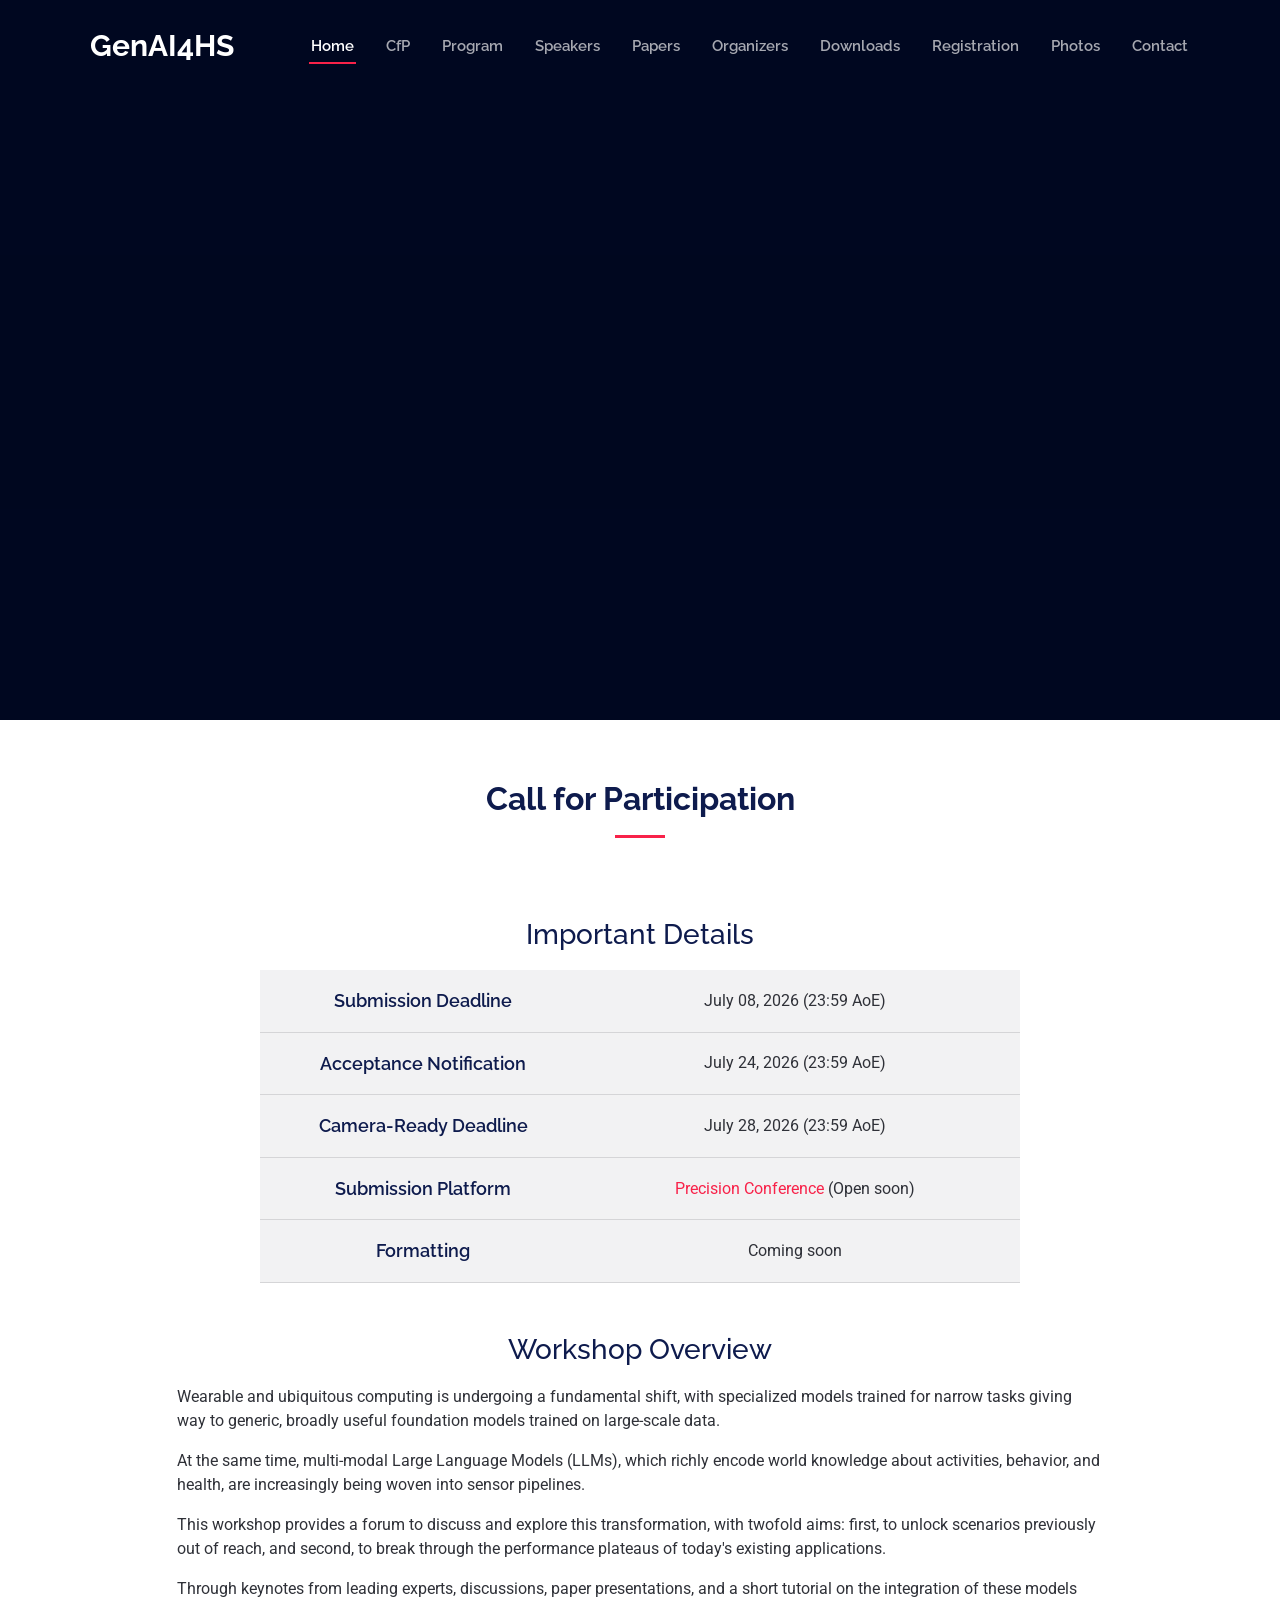
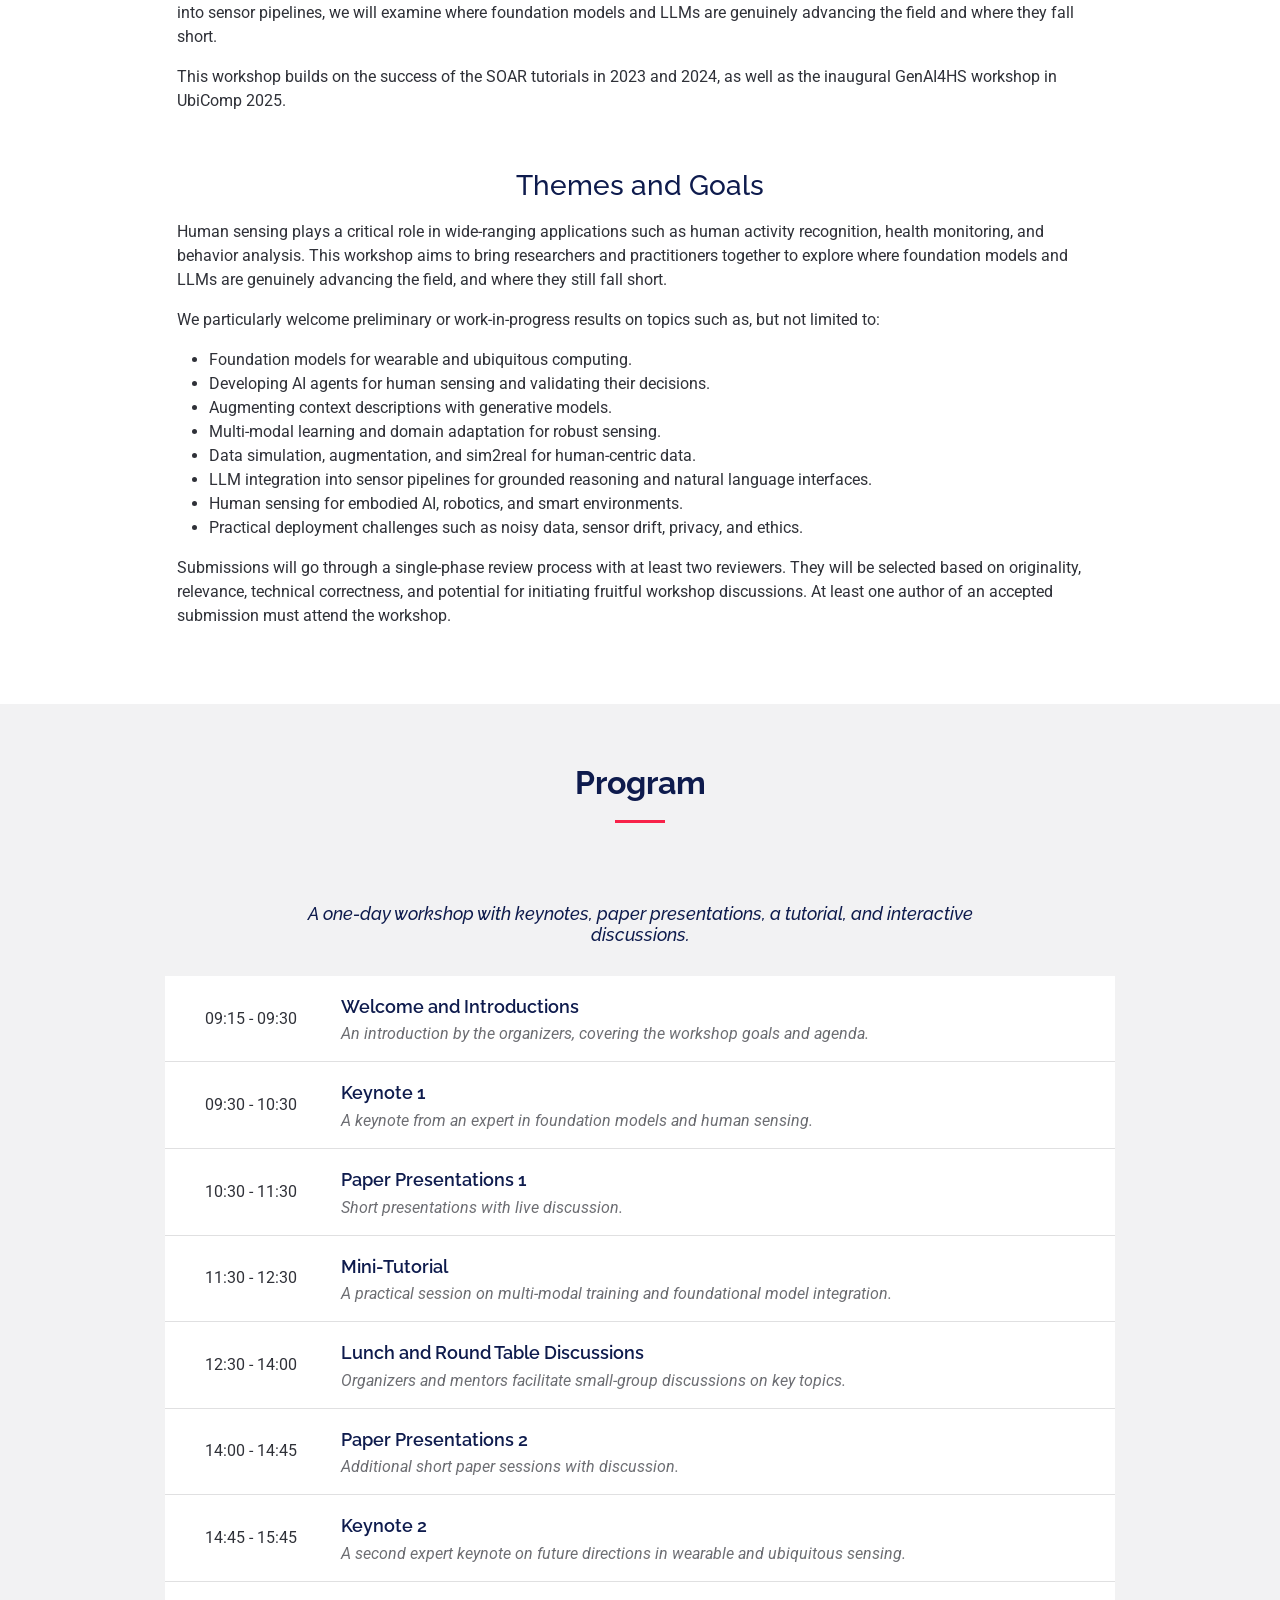
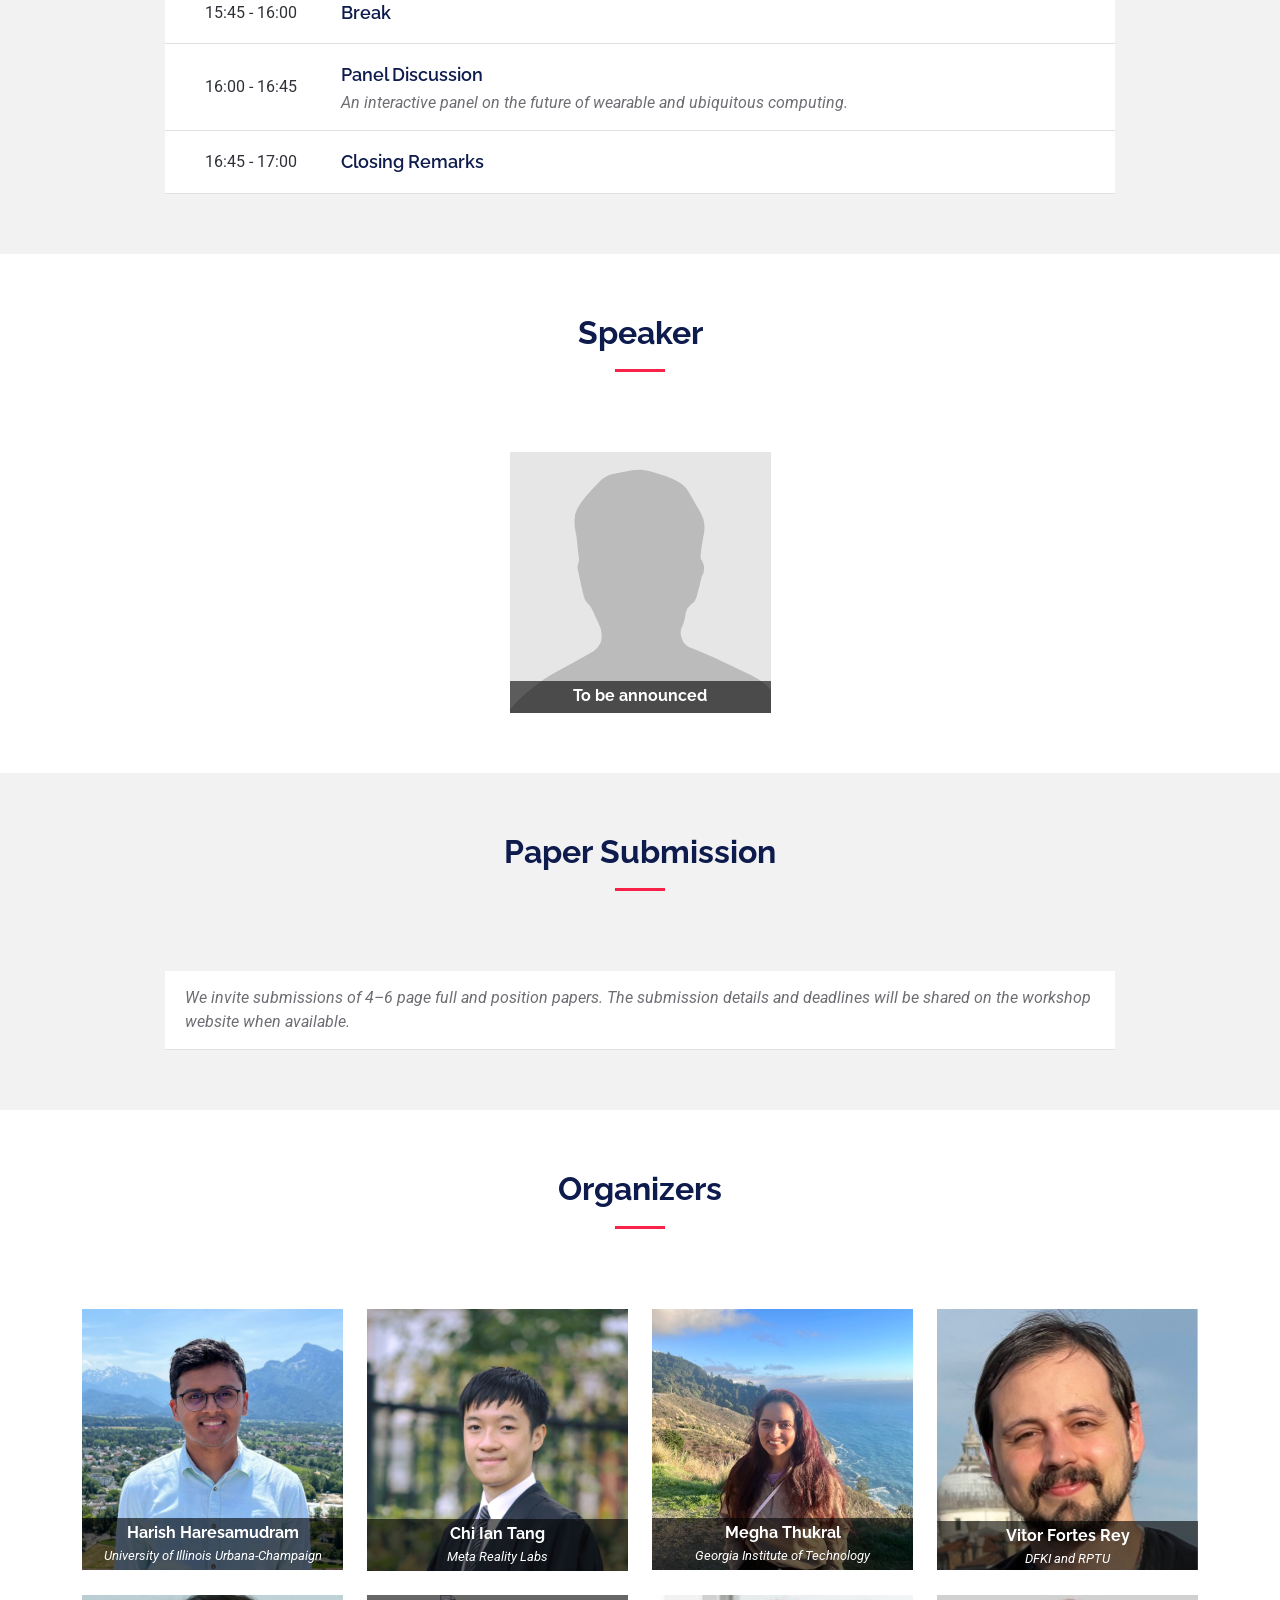
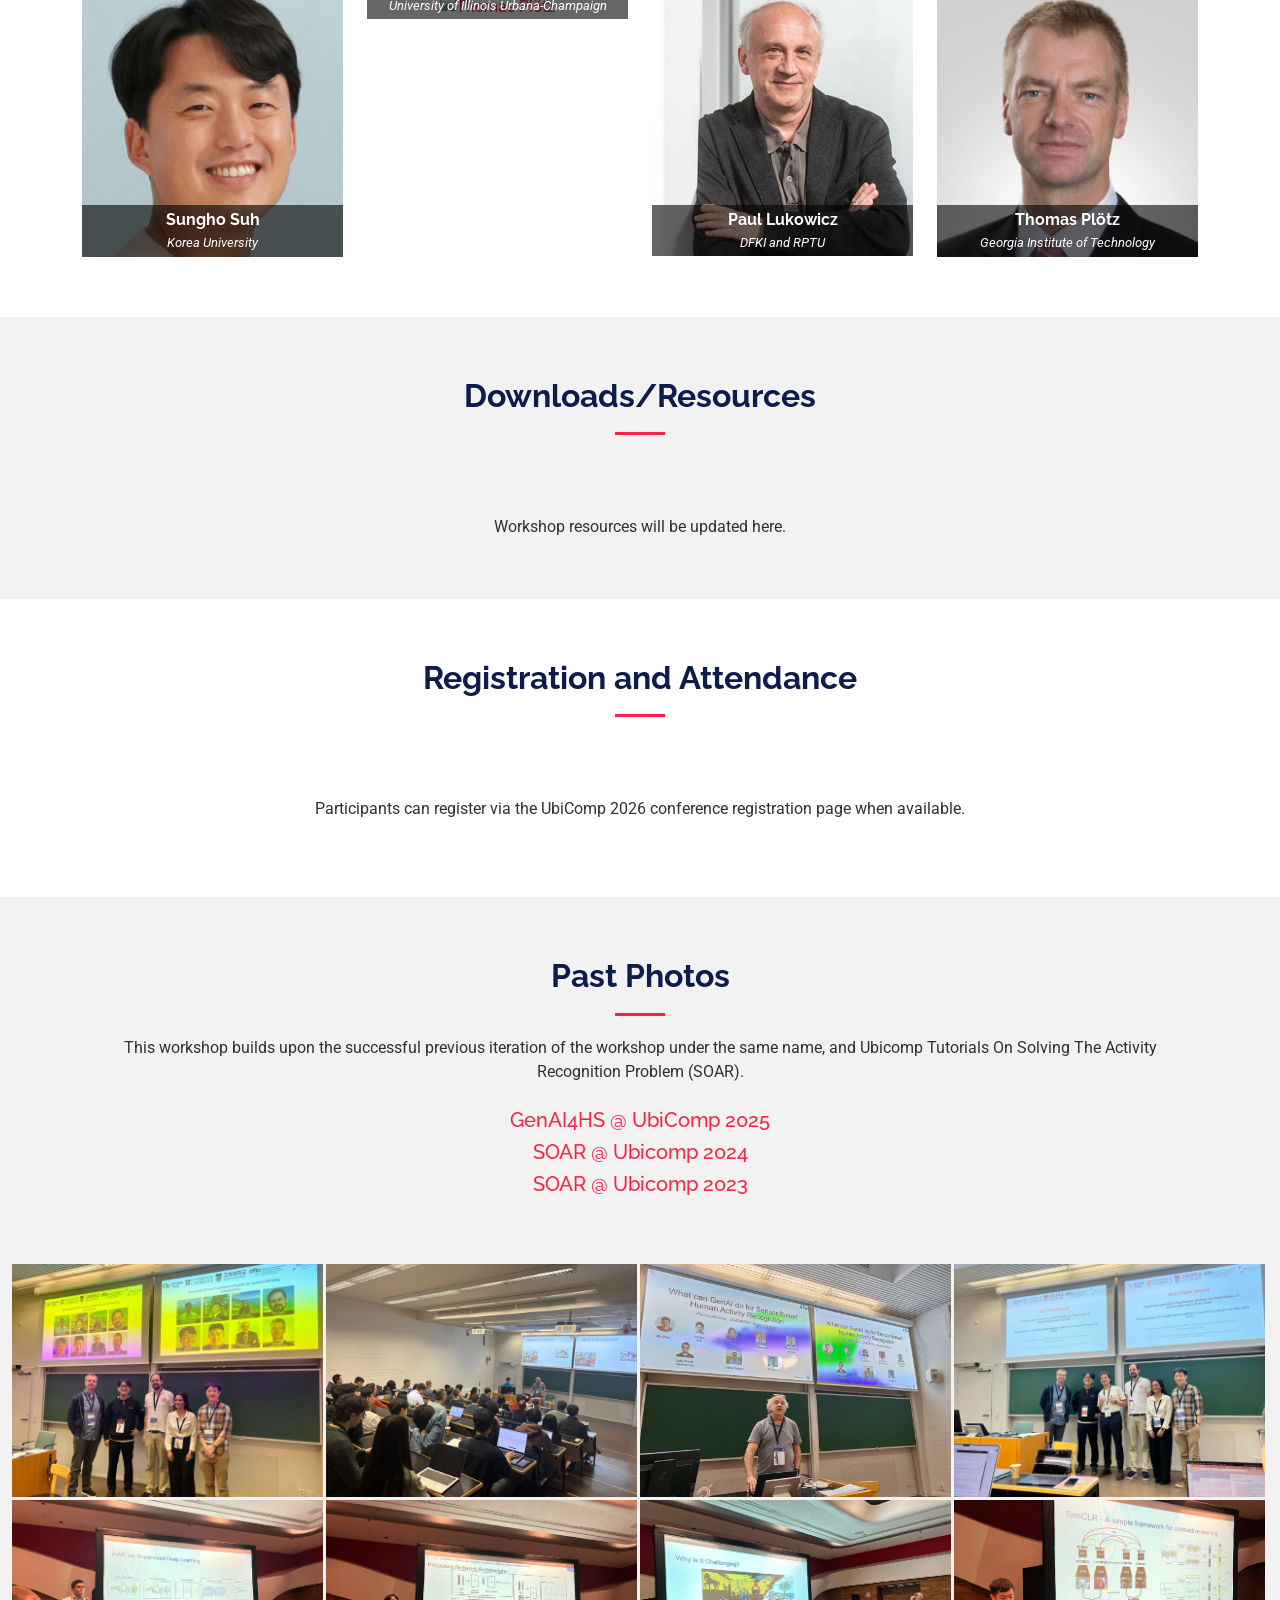
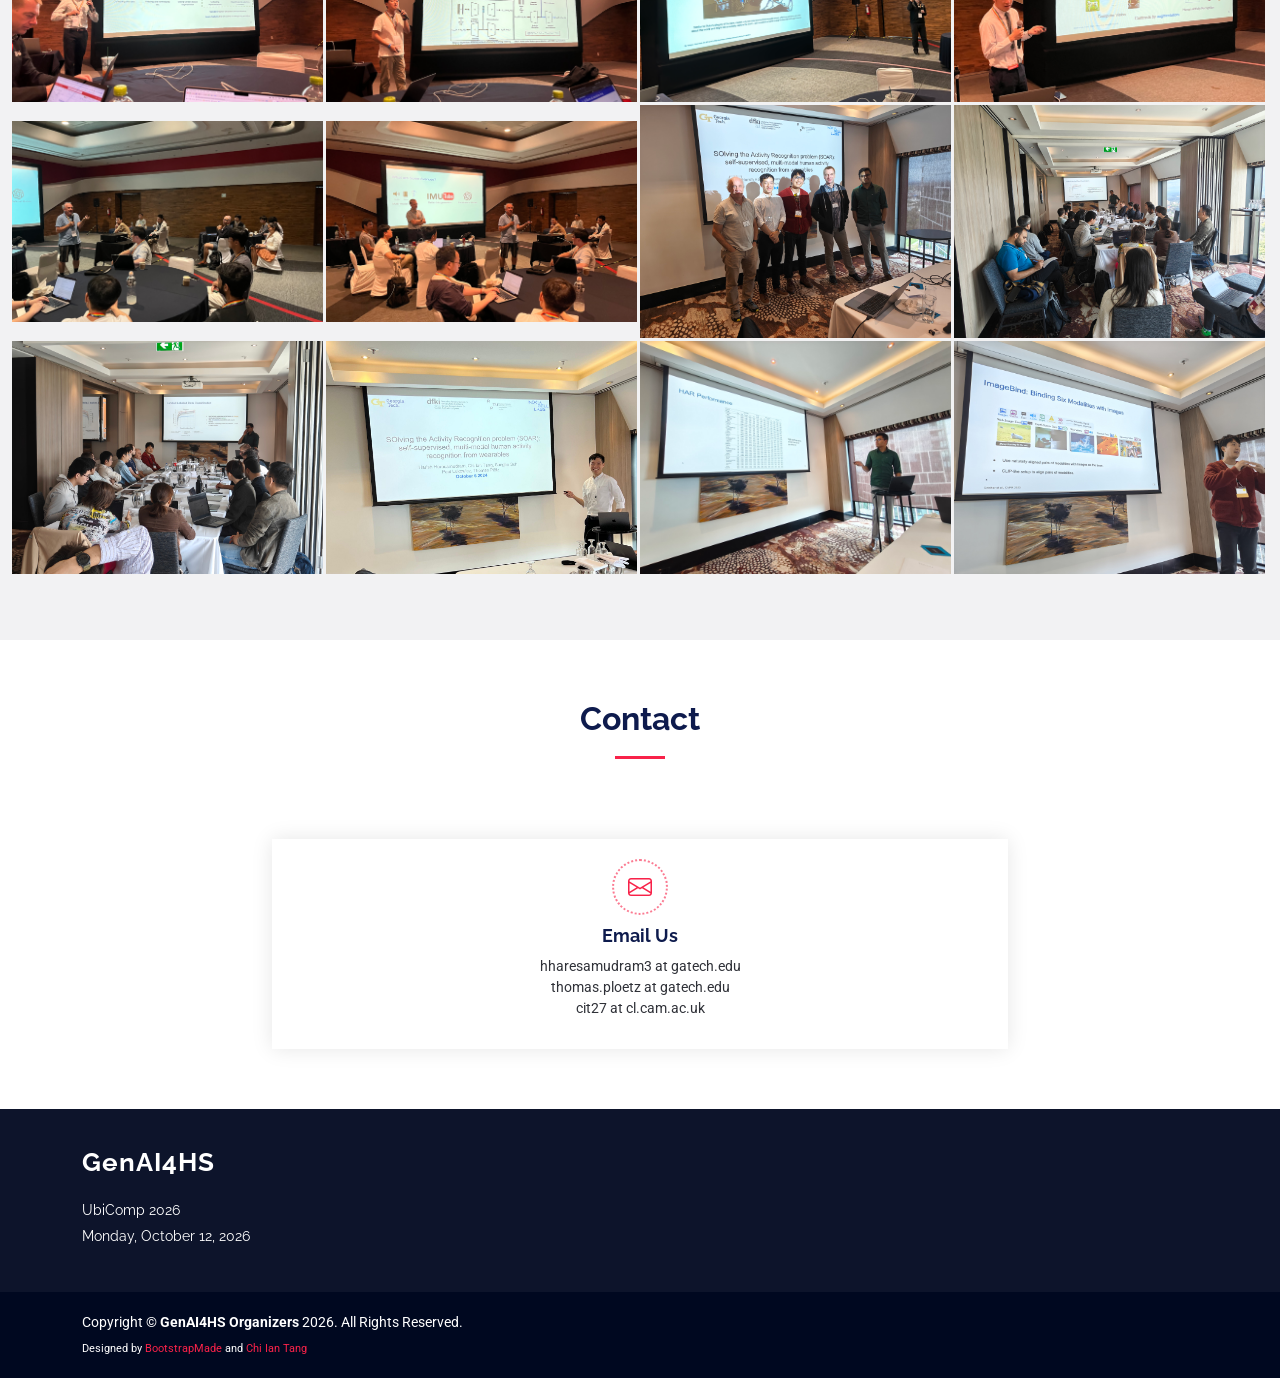
==== commit f64fc40a: "Update Redirection" ====
--- a/index.html
+++ b/index.html
@@ -1,565 +1,12 @@
-<!DOCTYPE html>
+<!doctype html>
 <html lang="en">
-
-<head>
-  <meta charset="utf-8">
-  <meta content="width=device-width, initial-scale=1.0" name="viewport">
-  <title>GenAI4HS 2026</title>
-  <meta name="description" content="GenAI4HS 2026 workshop website for generative AI and foundation models in human sensing.">
-  <meta name="keywords" content="GenAI4HS, human sensing, generative AI, foundation models, UbiComp 2026">
-
-  <!-- Favicons -->
-  <link rel="icon" href="https://www.ubicomp.org/ubicomp-iswc-2025/wp-content/uploads/2024/12/Ubicomp_2025_icon-200x200.png" sizes="192x192">
-  <link rel="apple-touch-icon" href="https://www.ubicomp.org/ubicomp-iswc-2025/wp-content/uploads/2024/12/Ubicomp_2025_icon-200x200.png">
-
-  <!-- Fonts -->
-  <link href="https://fonts.googleapis.com" rel="preconnect">
-  <link href="https://fonts.gstatic.com" rel="preconnect" crossorigin>
-  <link href="https://fonts.googleapis.com/css2?family=Roboto:ital,wght@0,100;0,300;0,400;0,500;0,700;0,900;1,100;1,300;1,400;1,500;1,700;1,900&family=Raleway:ital,wght@0,100;0,200;0,300;0,400;0,500;0,600;0,700;0,800;0,900;1,100;1,200;1,300;1,400;1,500;1,600;1,700;1,800;1,900&display=swap" rel="stylesheet">
-  <link rel="stylesheet" href="https://cdnjs.cloudflare.com/ajax/libs/font-awesome/6.6.0/css/all.min.css">
-
-  <!-- Vendor CSS Files -->
-  <link href="assets/vendor/bootstrap/css/bootstrap.min.css" rel="stylesheet">
-  <link href="assets/vendor/bootstrap-icons/bootstrap-icons.css" rel="stylesheet">
-  <link href="assets/vendor/aos/aos.css" rel="stylesheet">
-  <link href="assets/vendor/glightbox/css/glightbox.min.css" rel="stylesheet">
-  <link href="assets/vendor/swiper/swiper-bundle.min.css" rel="stylesheet">
-
-  <!-- Main CSS File -->
-  <link href="assets/css/main.css" rel="stylesheet">
-
-  <!-- =======================================================
-  * Template Name: TheEvent
-  * Template URL: https://bootstrapmade.com/theevent-conference-event-bootstrap-template/
-  * Updated: Aug 07 2024 with Bootstrap v5.3.3
-  * Author: BootstrapMade.com
-  * License: https://bootstrapmade.com/license/
-  ======================================================== -->
-</head>
-
-<body class="index-page">
-
-  <header id="header" class="header d-flex align-items-center fixed-top">
-    <div class="container-fluid container-xl position-relative d-flex align-items-center" style="padding: 0 20px 0 20px;">
-
-      <a href="#hero" class="logo d-flex align-items-center me-auto">
-        <h1 class="sitename">GenAI4HS</h1>
-      </a>
-
-      <nav id="navmenu" class="navmenu">
-        <ul>
-          <li><a href="#hero" class="active">Home</a></li>
-          <li><a href="#cfp">CfP</a></li>
-          <li><a href="#schedule">Program</a></li>
-          <li><a href="#speakers">Speakers</a></li>
-          <li><a href="#papers">Papers</a></li>
-          <li><a href="#organizers">Organizers</a></li>
-          <li><a href="#downloads">Downloads</a></li>
-          <li><a href="#registration">Registration</a></li>
-          <li><a href="#past">Photos</a></li>
-          <li><a href="#contact">Contact</a></li>
-        </ul>
-        <i class="mobile-nav-toggle d-xl-none bi bi-list"></i>
-      </nav>
-
-    </div>
-  </header>
-
-  <main class="main">
-
-    <!-- Hero Section -->
-    <section id="hero" class="hero section dark-background">
-
-      <img src="assets/img/GenAI4HS_teaser.png" alt="" data-aos="fade-in" class="">
-
-      <div class="container d-flex flex-column align-items-center text-center mt-auto">
-        <h2 data-aos="fade-in">The 2nd Workshop on Generative AI and Foundation Models for Human Sensing</h2>
-        <h2 data-aos="fade-in"><span>GenAI4HS 2026 <a href="https://sigchi.org/events/ubicomp-iswc-2026/"> @ UbiComp</a></span></h2>
-
-      </div>
-
-      <div class="about-info mt-auto position-relative">
-        <div class="container position-relative" data-aos="fade-in">
-          <div class="row">
-            <div class="col-lg-6 text-center">
-              <h2>Where</h2>
-              <p style="font-size: large;">Venue to be announced</p>
-            </div>
-            <div class="col-lg-6 text-center">
-              <h2>When</h2>
-              <p style="font-size: large;">09:15 - 17:00<br>12 October 2026</p>
-            </div>
-          </div>
-        </div>
-      </div>
-
-    </section><!-- /Hero Section -->
-
-    <!-- CfP Section -->
-    <section id="cfp" class="section">
-      <div class="container section-title">
-        <h2>Call for Participation</h2>
-      </div>
-
-      <div class="container schedule">
-        <div class="tab-content row justify-content-center" style="margin-bottom: 10px;">
-          <div class="col-10 col-lg-8 text-center">
-            <h3>Workshop Overview</h3>
-          </div>
-        </div>
-
-        <div class="row justify-content-center">
-          <div class="col-10">
-            <p>Wearable and ubiquitous computing is undergoing a fundamental shift, with specialized models trained for narrow tasks giving way to generic, broadly useful foundation models trained on large-scale data.</p>
-            <p>At the same time, multi-modal Large Language Models (LLMs), which richly encode world knowledge about activities, behavior, and health, are increasingly being woven into sensor pipelines.</p>
-            <p>This workshop provides a forum to discuss and explore this transformation, with twofold aims: first, to unlock scenarios previously out of reach, and second, to break through the performance plateaus of today's existing applications.</p>
-            <p>Through keynotes from leading experts, discussions, paper presentations, and a short tutorial on the integration of these models into sensor pipelines, we will examine where foundation models and LLMs are genuinely advancing the field and where they fall short.</p>
-            <p>This workshop builds on the success of the SOAR tutorials in 2023 and 2024, as well as the inaugural GenAI4HS workshop in UbiComp 2025.</p>
-          </div>
-        </div>
-
-        <div class="tab-content row justify-content-center" style="margin-top: 40px; margin-bottom: 10px;">
-          <div class="col-10 col-lg-8 text-center">
-            <h3>Themes and Goals</h3>
-          </div>
-        </div>
-
-        <div class="row justify-content-center">
-          <div class="col-10">
-            <p>Human sensing plays a critical role in wide-ranging applications such as human activity recognition, health monitoring, and behavior analysis. This workshop aims to bring researchers and practitioners together to explore where foundation models and LLMs are genuinely advancing the field, and where they still fall short.</p>
-            <p>We particularly welcome preliminary or work-in-progress results on topics such as, but not limited to:</p>
-            <ul>
-              <li>Foundation models for wearable and ubiquitous computing.</li>
-              <li>Developing AI agents for human sensing and validating their decisions.</li>
-              <li>Augmenting context descriptions with generative models.</li>
-              <li>Multi-modal learning and domain adaptation for robust sensing.</li>
-              <li>Data simulation, augmentation, and sim2real for human-centric data.</li>
-              <li>LLM integration into sensor pipelines for grounded reasoning and natural language interfaces.</li>
-              <li>Human sensing for embodied AI, robotics, and smart environments.</li>
-              <li>Practical deployment challenges such as noisy data, sensor drift, privacy, and ethics.</li>
-            </ul>
-            <p>Submissions will go through a single-phase review process with at least two reviewers. They will be selected based on originality, relevance, technical correctness, and potential for initiating fruitful workshop discussions. At least one author of an accepted submission must attend the workshop.</p>
-          </div>
-        </div>
-      </div>
-    </section><!-- /CfP Section -->
-
-    <!-- Schedule Section -->
-    <section id="schedule" class="schedule section light-background">
-      <div class="container section-title">
-        <h2>Program</h2>
-      </div>
-
-      <div class="container">
-        <div class="tab-content row justify-content-center">
-          <div class="col-10">
-            <h3 class="sub-heading">A one-day workshop with keynotes, paper presentations, a tutorial, and interactive discussions.</h3>
-          </div>
-        </div>
-        <div class="tab-content row justify-content-center">
-          <div role="tabpanel" class="col-10" style="background-color: white;">
-            <div class="row schedule-item">
-              <div class="col-md-2 align-self-center text-md-center"><time>09:15 - 09:30</time></div>
-              <div class="col-md-10 align-self-center">
-                <h4>Welcome and Introductions</h4>
-                <p>An introduction by the organizers, covering the workshop goals and agenda.</p>
-              </div>
-            </div>
-            <div class="row schedule-item justify-content-center">
-              <div class="col-md-2 align-self-center text-md-center"><time>09:30 - 10:30</time></div>
-              <div class="col-md-10 align-self-center">
-                <h4>Keynote 1</h4>
-                <p>A keynote from an expert in foundation models and human sensing.</p>
-              </div>
-            </div>
-            <div class="row schedule-item justify-content-center">
-              <div class="col-md-2 align-self-center text-md-center"><time>10:30 - 11:30</time></div>
-              <div class="col-md-10 align-self-center">
-                <h4>Paper Presentations 1</h4>
-                <p>Short presentations with live discussion.</p>
-              </div>
-            </div>
-            <div class="row schedule-item justify-content-center">
-              <div class="col-md-2 align-self-center text-md-center"><time>11:30 - 12:30</time></div>
-              <div class="col-md-10 align-self-center">
-                <h4>Mini-Tutorial</h4>
-                <p>A practical session on multi-modal training and foundational model integration.</p>
-              </div>
-            </div>
-            <div class="row schedule-item justify-content-center">
-              <div class="col-md-2 align-self-center text-md-center"><time>12:30 - 14:00</time></div>
-              <div class="col-md-10 align-self-center">
-                <h4>Lunch and Round Table Discussions</h4>
-                <p>Organizers and mentors facilitate small-group discussions on key topics.</p>
-              </div>
-            </div>
-            <div class="row schedule-item justify-content-center">
-              <div class="col-md-2 align-self-center text-md-center"><time>14:00 - 14:45</time></div>
-              <div class="col-md-10 align-self-center">
-                <h4>Paper Presentations 2</h4>
-                <p>Additional short paper sessions with discussion.</p>
-              </div>
-            </div>
-            <div class="row schedule-item justify-content-center">
-              <div class="col-md-2 align-self-center text-md-center"><time>14:45 - 15:45</time></div>
-              <div class="col-md-10 align-self-center">
-                <h4>Keynote 2</h4>
-                <p>A second expert keynote on future directions in wearable and ubiquitous sensing.</p>
-              </div>
-            </div>
-            <div class="row schedule-item justify-content-center">
-              <div class="col-md-2 align-self-center text-md-center"><time>15:45 - 16:00</time></div>
-              <div class="col-md-10 align-self-center">
-                <h4>Break</h4>
-              </div>
-            </div>
-            <div class="row schedule-item justify-content-center">
-              <div class="col-md-2 align-self-center text-md-center"><time>16:00 - 16:45</time></div>
-              <div class="col-md-10 align-self-center">
-                <h4>Panel Discussion</h4>
-                <p>An interactive panel on the future of wearable and ubiquitous computing.</p>
-              </div>
-            </div>
-            <div class="row schedule-item justify-content-center">
-              <div class="col-md-2 align-self-center text-md-center"><time>16:45 - 17:00</time></div>
-              <div class="col-md-10 align-self-center">
-                <h4>Closing Remarks</h4>
-              </div>
-            </div>
-          </div>
-        </div>
-      </div>
-    </section><!-- /Schedule Section -->
-
-    <!-- Speakers Section -->
-    <section id="speakers" class="speakers section">
-
-      <!-- Section Title -->
-      <div class="container section-title">
-        <h2>Speaker<br></h2>
-      </div><!-- End Section Title -->
-
-      <div class="container">
-
-        <div class="row gy-4 justify-content-center">
-
-          <div class="col-xl-3 col-lg-4 col-md-6">
-            <div class="member">
-              <a href=""><img src="assets/img/speakers/profile_photo_placeholder_square.svg" class="img-fluid profile" alt=""></a>
-              <div class="member-info">
-                <div class="member-info-content">
-                  <h4><a href="">To be announced</a></h4>
-                  <span></span>
-                </div>
-                <div class="social">
-                  <a href=""><i class="fa-solid fa-graduation-cap"></i></a>
-                  <a href=""><i class="bi bi-linkedin"></i></a>
-                </div>
-              </div>
-            </div>
-          </div><!-- End Team Member -->
-
-        </div>
-
-      </div>
-
-    </section><!-- /Speakers Section -->
-
-    <!-- Accepted Section -->
-    <section id="papers" class="schedule section light-background">
-      <div class="container section-title">
-        <h2>Paper Submission</h2>
-      </div>
-
-      <div class="container">
-        <div class="row justify-content-center">
-          <div role="tabpanel" class="col-10" style="background-color: white;">
-            <div class="row schedule-item">
-              <div class="col-md-12 align-self-center">
-                <p>We invite submissions of 4–6 page full and position papers. The submission details and deadlines will be shared on the workshop website when available.</p>
-              </div>
-            </div>
-          </div>
-        </div>
-      </div>
-    </section><!-- /Paper Submission Section -->
-
-    <!-- organizers Section -->
-    <section id="organizers" class="speakers section">
-      <div class="container section-title">
-        <h2>Organizers</h2>
-      </div>
-
-      <div class="container">
-        <div class="row gy-4 justify-content-center">
-
-          <div class="col-xl-3 col-lg-4 col-md-6">
-            <div class="member">
-              <a href="https://harkash.github.io/"><img src="assets/img/speakers/harish.jpeg" class="img-fluid profile" alt="Harish Haresamudram"></a>
-              <div class="member-info">
-                <div class="member-info-content">
-                  <h4><a href="https://harkash.github.io/">Harish Haresamudram</a></h4>
-                  <span>University of Illinois Urbana-Champaign</span>
-                </div>
-                <div class="social">
-                  <a href="https://scholar.google.com/citations?user=ThV9ezEAAAAJ"><i class="fa-solid fa-graduation-cap"></i></a>
-                  <a href="https://www.linkedin.com/in/hharesamudram"><i class="bi bi-linkedin"></i></a>
-                </div>
-              </div>
-            </div>
-          </div><!-- End Team Member -->
-
-          <div class="col-xl-3 col-lg-4 col-md-6">
-            <div class="member">
-              <a href="https://iantang.co/"><img src="assets/img/speakers/citang.jpg" class="img-fluid profile" alt="Chi Ian Tang"></a>
-              <div class="member-info">
-                <div class="member-info-content">
-                  <h4><a href="https://iantang.co/">Chi Ian Tang</a></h4>
-                  <span>Meta Reality Labs</span>
-                </div>
-                <div class="social">
-                  <a href="https://scholar.google.com/citations?user=xqXm3xUAAAAJ"><i class="fa-solid fa-graduation-cap"></i></a>
-                  <a href="https://www.linkedin.com/in/iantangc"><i class="bi bi-linkedin"></i></a>
-                </div>
-              </div>
-            </div>
-          </div><!-- End Team Member -->
-
-          <div class="col-xl-3 col-lg-4 col-md-6">
-            <div class="member">
-              <a href="https://meghathukral.github.io/"><img src="assets/img/speakers/megha.jpg" class="img-fluid profile" alt="Megha Thukral"></a>
-              <div class="member-info">
-                <div class="member-info-content">
-                  <h4><a href="https://meghathukral.github.io/">Megha Thukral</a></h4>
-                  <span>Georgia Institute of Technology</span>
-                </div>
-                <div class="social">
-                  <a href="https://scholar.google.com/citations?user=gUTZEvgAAAAJ"><i class="fa-solid fa-graduation-cap"></i></a>
-                  <a href="https://www.linkedin.com/in/megha-thukral"><i class="bi bi-linkedin"></i></a>
-                </div>
-              </div>
-            </div>
-          </div><!-- End Team Member -->
-
-          <div class="col-xl-3 col-lg-4 col-md-6">
-            <div class="member">
-              <a href="https://scholar.google.com/citations?user=rjJwgO0AAAAJ"><img src="assets/img/speakers/vitor.png" class="img-fluid profile" alt="Vitor Fortes Rey"></a>
-              <div class="member-info">
-                <div class="member-info-content">
-                  <h4><a href="https://scholar.google.com/citations?user=rjJwgO0AAAAJ">Vitor Fortes Rey</a></h4>
-                  <span>DFKI and RPTU</span>
-                </div>
-                <div class="social">
-                  <a href="https://scholar.google.com/citations?user=rjJwgO0AAAAJ"><i class="fa-solid fa-graduation-cap"></i></a>
-                </div>
-              </div>
-            </div>
-          </div><!-- End Team Member -->
-
-          <div class="col-xl-3 col-lg-4 col-md-6">
-            <div class="member">
-              <a href="https://sites.google.com/view/sunghosuh/team"><img src="assets/img/speakers/sungho.jpg" class="img-fluid profile" alt="Sungho Suh"></a>
-              <div class="member-info">
-                <div class="member-info-content">
-                  <h4><a href="https://sites.google.com/view/sunghosuh/team">Sungho Suh</a></h4>
-                  <span>Korea University</span>
-                </div>
-                <div class="social">
-                  <a href="https://scholar.google.com/citations?user=DMjDOYwAAAAJ"><i class="fa-solid fa-graduation-cap"></i></a>
-                  <a href="https://www.linkedin.com/in/sungho-suh-08344761/"><i class="bi bi-linkedin"></i></a>
-                </div>
-              </div>
-            </div>
-          </div><!-- End Team Member -->
-
-          <div class="col-xl-3 col-lg-4 col-md-6">
-            <div class="member">
-              <a href="https://rehg.org/"><img src="https://rehg.org/author/james-m.-rehg/avatar_hu04c90c479e673652bed5c9842f99985b_256234_200x200_fill_lanczos_center_2.png" class="img-fluid profile" alt="Thomas Plötz"></a>
-              <div class="member-info">
-                <div class="member-info-content">
-                  <h4><a href="https://rehg.org/">Jim Rehg</a></h4>
-                  <span>University of Illinois Urbana-Champaign</span>
-                </div>
-                <div class="social">
-                  <a href="https://scholar.google.com/citations?user=8kA3eDwAAAAJ"><i class="fa-solid fa-graduation-cap"></i></a>
-                  <a href="https://www.linkedin.com/in/jimrehg/"><i class="bi bi-linkedin"></i></a>
-                </div>
-              </div>
-            </div>
-          </div><!-- End Team Member -->
-
-
-          <div class="col-xl-3 col-lg-4 col-md-6">
-            <div class="member">
-              <a href="https://scholar.google.com/citations?user=1FIyc9kAAAAJ"><img src="assets/img/speakers/paul.jpg" class="img-fluid profile" alt="Paul Lukowicz"></a>
-              <div class="member-info">
-                <div class="member-info-content">
-                  <h4><a href="https://scholar.google.com/citations?user=1FIyc9kAAAAJ">Paul Lukowicz</a></h4>
-                  <span>DFKI and RPTU</span>
-                </div>
-                <div class="social">
-                  <a href="https://scholar.google.com/citations?user=1FIyc9kAAAAJ"><i class="fa-solid fa-graduation-cap"></i></a>
-                  <a href="https://www.linkedin.com/in/paul-lukowicz-2b6aa35/"><i class="bi bi-linkedin"></i></a>
-                </div>
-              </div>
-            </div>
-          </div><!-- End Team Member -->
-
-          <div class="col-xl-3 col-lg-4 col-md-6">
-            <div class="member">
-              <a href="https://www.cc.gatech.edu/people/thomas-ploetz"><img src="assets/img/speakers/thomas.jpeg" class="img-fluid profile" alt="Thomas Plötz"></a>
-              <div class="member-info">
-                <div class="member-info-content">
-                  <h4><a href="https://www.cc.gatech.edu/people/thomas-ploetz">Thomas Plötz</a></h4>
-                  <span>Georgia Institute of Technology</span>
-                </div>
-                <div class="social">
-                  <a href="https://scholar.google.com/citations?user=kM95eWgAAAAJ"><i class="fa-solid fa-graduation-cap"></i></a>
-                  <a href="https://www.linkedin.com/in/thomas-ploetz-99684b25/"><i class="bi bi-linkedin"></i></a>
-                </div>
-              </div>
-            </div>
-          </div><!-- End Team Member -->
-
-
-        </div>
-      </div>
-    </section><!-- /Organizers Section -->
-
-    <!-- Downloads Section -->
-    <section id="downloads" class="section light-background">
-      <div class="container section-title">
-        <h2>Downloads/Resources</h2>
-      </div>
-
-      <div class="container">
-        <div class="row justify-content-center">
-          <div class="col-12 text-center">
-            Workshop resources will be updated here.
-          </div>
-        </div>
-      </div>
-    </section><!-- /Downloads Section -->
-
-    <!-- Registrations Section -->
-    <section id="registration" class="section">
-      <div class="container section-title">
-        <h2>Registration and Attendance</h2>
-      </div>
-
-      <div class="container">
-        <div class="row justify-content-center">
-          <div class="col-12 text-center">
-            <p>Participants can register via the UbiComp 2026 conference registration page when available.</p>
-          </div>
-        </div>
-      </div>
-    </section><!-- /Registration Section -->
-
-    <!-- Past Photos Section -->
-    <section id="past" class="venue section light-background">
-      <div class="container section-title">
-        <h2>Past Photos</h2>
-        <p>This workshop builds upon the successful previous iteration of the workshop under the same name, and Ubicomp Tutorials On Solving The Activity Recognition Problem (SOAR).</p>
-        <br>
-        <h5><a href="workshop_2025.html">GenAI4HS @ UbiComp 2025</a></h5>
-        <h5><a href="https://sites.google.com/view/soar-tutorial-ubicomp2024/home">SOAR @ Ubicomp 2024</a></h5>
-        <h5><a href="https://sites.google.com/view/soar-tutorial-ubicomp2023/home">SOAR @ Ubicomp 2023</a></h5>
-      </div>
-
-      <div class="container-fluid venue-gallery-container">
-        <div class="row g-0 align-items-center justify-content-center">
-          <div class="col-lg-3 col-md-4"><div class="venue-gallery"><a href="assets/img/photos-gallery/2025-1.jpg" class="glightbox" data-gall="venue-gallery"><img src="assets/img/photos-gallery/2025-1.jpg" alt="" class="img-fluid"></a></div></div>
-          <div class="col-lg-3 col-md-4"><div class="venue-gallery"><a href="assets/img/photos-gallery/2025-2.jpg" class="glightbox" data-gall="venue-gallery"><img src="assets/img/photos-gallery/2025-2.jpg" alt="" class="img-fluid"></a></div></div>
-          <div class="col-lg-3 col-md-4"><div class="venue-gallery"><a href="assets/img/photos-gallery/2025-3.jpg" class="glightbox" data-gall="venue-gallery"><img src="assets/img/photos-gallery/2025-3.jpg" alt="" class="img-fluid"></a></div></div>
-          <div class="col-lg-3 col-md-4"><div class="venue-gallery"><a href="assets/img/photos-gallery/2025-4.jpg" class="glightbox" data-gall="venue-gallery"><img src="assets/img/photos-gallery/2025-4.jpg" alt="" class="img-fluid"></a></div></div>
-          <div class="col-lg-3 col-md-4"><div class="venue-gallery"><a href="assets/img/photos-gallery/1.png" class="glightbox" data-gall="venue-gallery"><img src="assets/img/photos-gallery/1.png" alt="" class="img-fluid"></a></div></div>
-          <div class="col-lg-3 col-md-4"><div class="venue-gallery"><a href="assets/img/photos-gallery/2.png" class="glightbox" data-gall="venue-gallery"><img src="assets/img/photos-gallery/2.png" alt="" class="img-fluid"></a></div></div>
-          <div class="col-lg-3 col-md-4"><div class="venue-gallery"><a href="assets/img/photos-gallery/3.png" class="glightbox" data-gall="venue-gallery"><img src="assets/img/photos-gallery/3.png" alt="" class="img-fluid"></a></div></div>
-          <div class="col-lg-3 col-md-4"><div class="venue-gallery"><a href="assets/img/photos-gallery/4.png" class="glightbox" data-gall="venue-gallery"><img src="assets/img/photos-gallery/4.png" alt="" class="img-fluid"></a></div></div>
-          <div class="col-lg-3 col-md-4"><div class="venue-gallery"><a href="assets/img/photos-gallery/5.png" class="glightbox" data-gall="venue-gallery"><img src="assets/img/photos-gallery/5.png" alt="" class="img-fluid"></a></div></div>
-          <div class="col-lg-3 col-md-4"><div class="venue-gallery"><a href="assets/img/photos-gallery/6.png" class="glightbox" data-gall="venue-gallery"><img src="assets/img/photos-gallery/6.png" alt="" class="img-fluid"></a></div></div>
-          <div class="col-lg-3 col-md-4"><div class="venue-gallery"><a href="assets/img/photos-gallery/2024-2.jpg" class="glightbox" data-gall="venue-gallery"><img src="assets/img/photos-gallery/2024-2.jpg" alt="" class="img-fluid"></a></div></div>
-          <div class="col-lg-3 col-md-4"><div class="venue-gallery"><a href="assets/img/photos-gallery/2024-3.jpg" class="glightbox" data-gall="venue-gallery"><img src="assets/img/photos-gallery/2024-3.jpg" alt="" class="img-fluid"></a></div></div>
-          <div class="col-lg-3 col-md-4"><div class="venue-gallery"><a href="assets/img/photos-gallery/2024-5.jpg" class="glightbox" data-gall="venue-gallery"><img src="assets/img/photos-gallery/2024-5.jpg" alt="" class="img-fluid"></a></div></div>
-          <div class="col-lg-3 col-md-4"><div class="venue-gallery"><a href="assets/img/photos-gallery/2024-1.jpg" class="glightbox" data-gall="venue-gallery"><img src="assets/img/photos-gallery/2024-1.jpg" alt="" class="img-fluid"></a></div></div>
-          <div class="col-lg-3 col-md-4"><div class="venue-gallery"><a href="assets/img/photos-gallery/2024-6.jpg" class="glightbox" data-gall="venue-gallery"><img src="assets/img/photos-gallery/2024-6.jpg" alt="" class="img-fluid"></a></div></div>
-          <div class="col-lg-3 col-md-4"><div class="venue-gallery"><a href="assets/img/photos-gallery/2024-8.jpg" class="glightbox" data-gall="venue-gallery"><img src="assets/img/photos-gallery/2024-8.jpg" alt="" class="img-fluid"></a></div></div>
-        </div>
-      </div>
-    </section><!-- /Venue Section -->
-
-    <!-- Contact Section -->
-    <section id="contact" class="contact section">
-      <div class="container section-title">
-        <h2>Contact</h2>
-      </div>
-
-      <div class="container">
-        <div class="row gy-4 justify-content-center">
-          <div class="col-12 col-md-8">
-            <div class="info-item d-flex flex-column justify-content-center align-items-center">
-              <i class="bi bi-envelope"></i>
-              <h3>Email Us</h3>
-              <p class="text-center">hharesamudram3 at gatech.edu <br> thomas.ploetz at gatech.edu <br> cit27 at cl.cam.ac.uk</p>
-            </div>
-          </div>
-        </div>
-      </div>
-    </section><!-- /Contact Section -->
-
-  </main>
-
-  <footer id="footer" class="footer dark-background">
-    <div class="footer-top">
-      <div class="container">
-        <div class="row gy-4" style="padding-bottom: 40px;">
-          <div class="col-12 footer-about">
-            <a href="#" class="logo d-flex align-items-cente justify-content-center justify-content-md-between">
-              <span class="sitename">GenAI4HS</span>
-            </a>
-            <div class="footer-contact col-12 text-center text-md-start">
-              <p>Monday, October 12, 2026</p>
-            </div>
-          </div>
-        </div>
-      </div>
-    </div>
-
-    <div class="copyright text-center">
-      <div class="container d-flex flex-column flex-lg-row justify-content-center justify-content-lg-between align-items-center">
-
-        <div class="d-flex flex-column align-items-center align-items-lg-start">
-          <div>
-            Copyright © <strong><span>GenAI4HS Organizers</span></strong> 2026. All Rights Reserved.
-          </div>
-          <div class="credits">
-            <small>
-              Designed by <a href="https://bootstrapmade.com/">BootstrapMade</a> and <a href="https://iantang.co/">Chi Ian Tang</a>
-            </small>
-          </div>
-        </div>
-
-      </div>
-    </div>
-
-  </footer>
-
-  <!-- Scroll Top -->
-  <a href="#" id="scroll-top" class="scroll-top d-flex align-items-center justify-content-center"><i class="bi bi-arrow-up-short"></i></a>
-
-  <!-- Preloader -->
-  <div id="preloader"></div>
-
-  <!-- Vendor JS Files -->
-  <script src="assets/vendor/bootstrap/js/bootstrap.bundle.min.js"></script>
-  <script src="assets/vendor/aos/aos.js"></script>
-  <script src="assets/vendor/glightbox/js/glightbox.min.js"></script>
-  <script src="assets/vendor/swiper/swiper-bundle.min.js"></script>
-
-  <!-- Main JS File -->
-  <script src="assets/js/main.js"></script>
-
-</body>
-
+  <head>
+    <meta charset="utf-8">
+    <meta http-equiv="refresh" content="0; URL=2026/">
+    <title>Redirecting to GenAI4HS 2026</title>
+    <link rel="canonical" href="https://genai4hs.github.io/2026/">
+  </head>
+  <body>
+    <p>Redirecting to <a href="2026/">GenAI4HS 2026</a>. If you are not redirected automatically, click the link.</p>
+  </body>
 </html>
